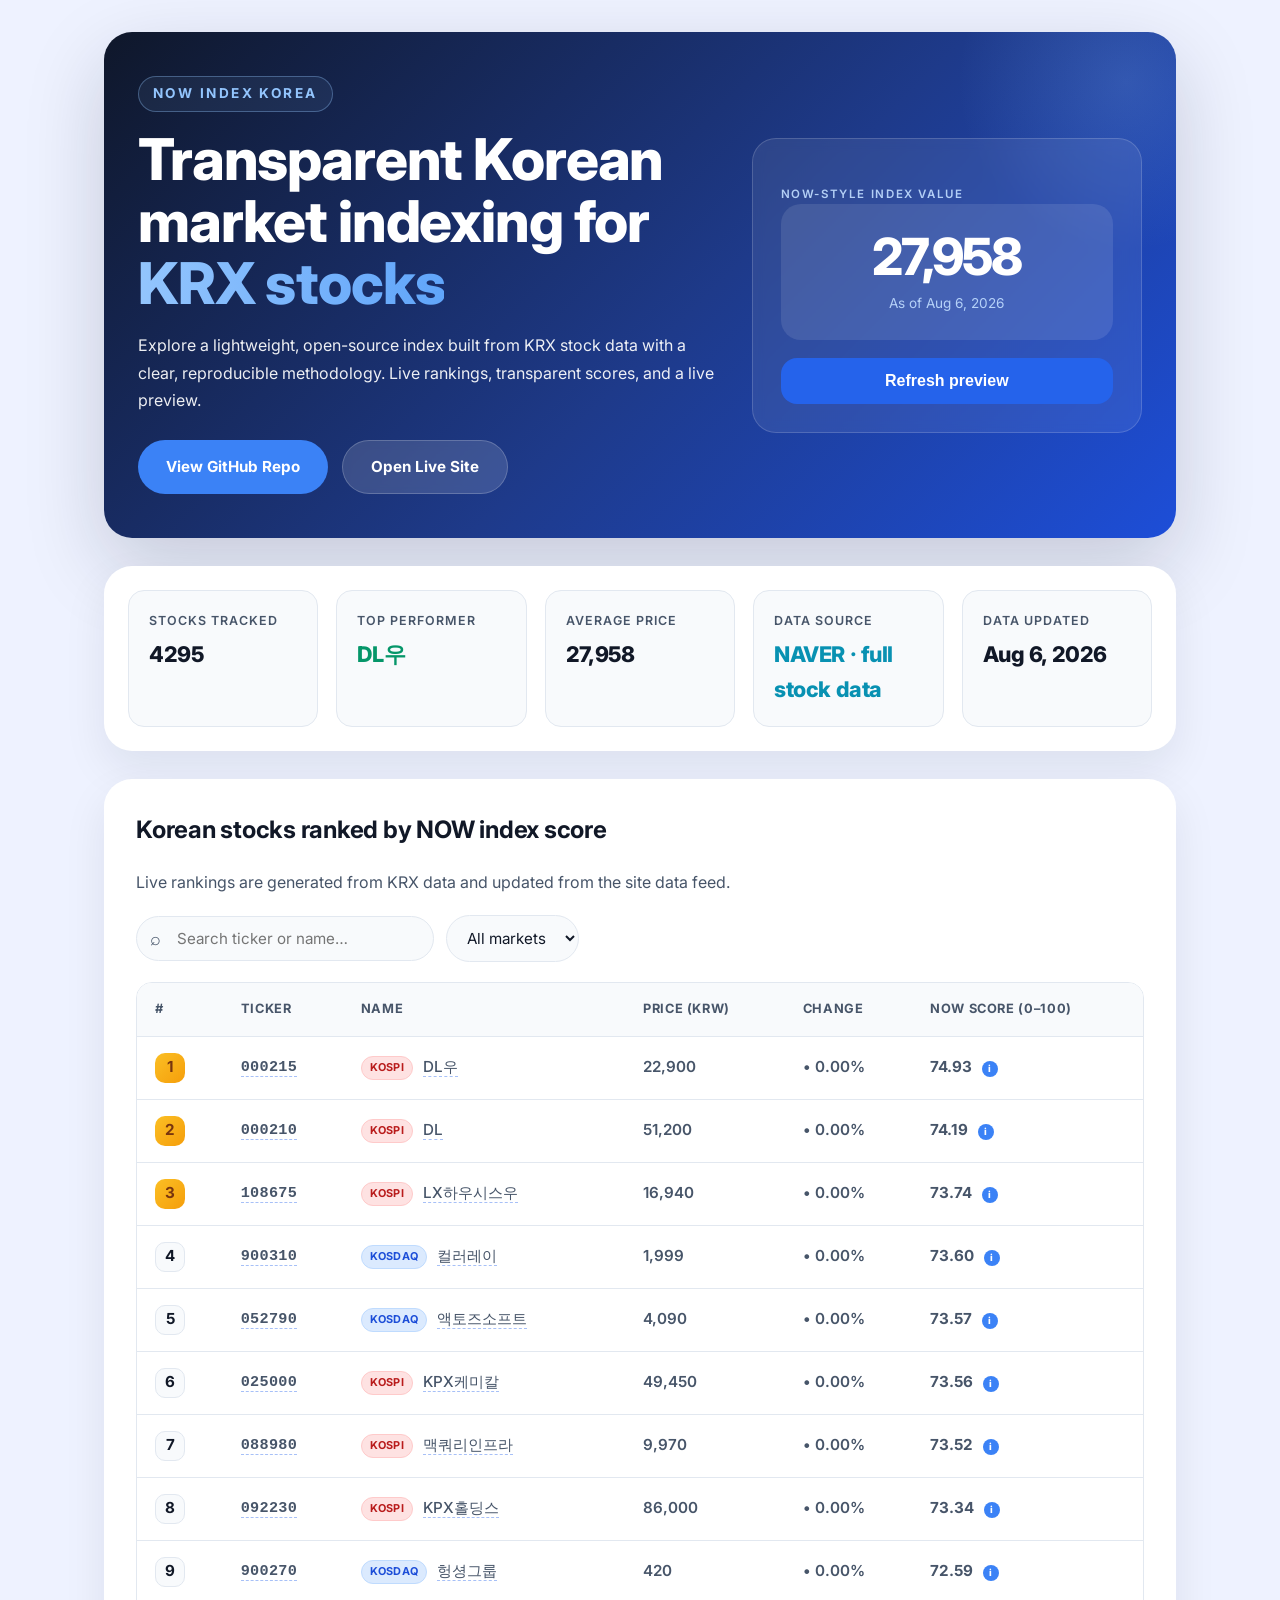
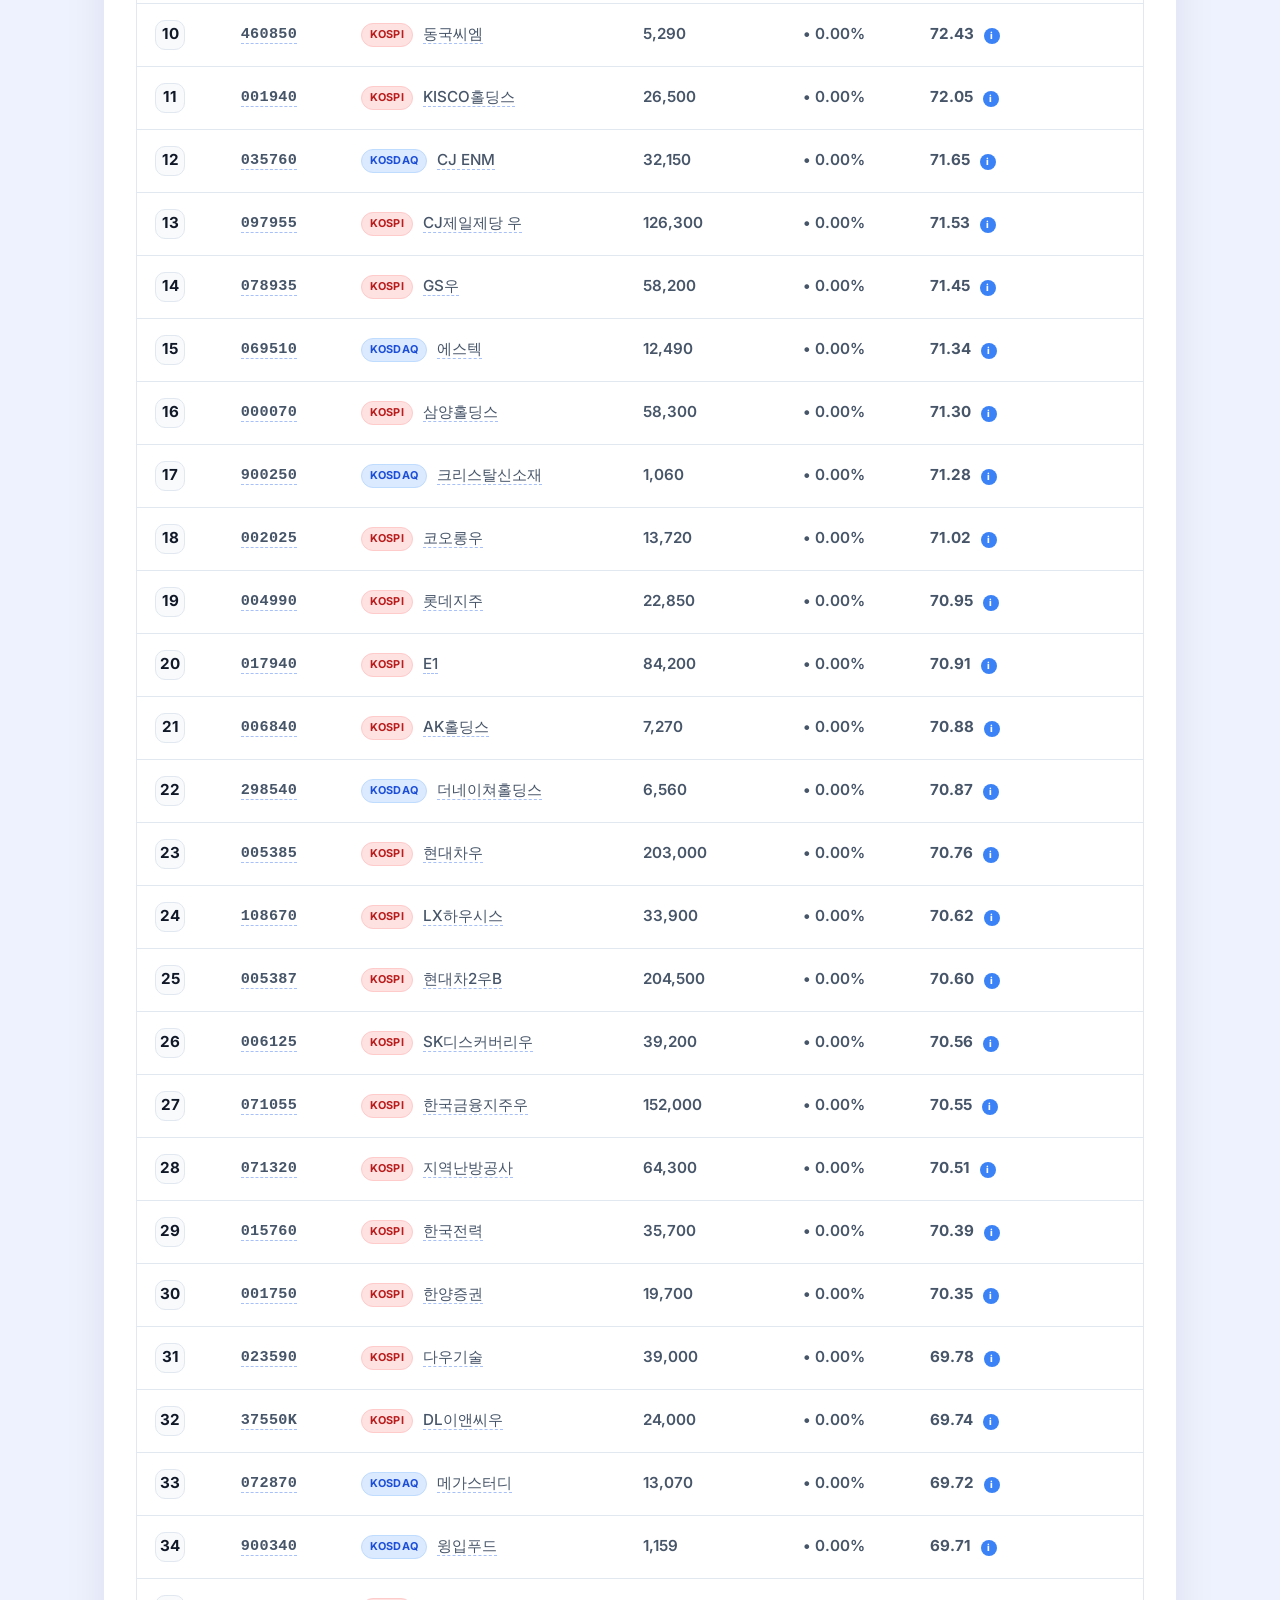
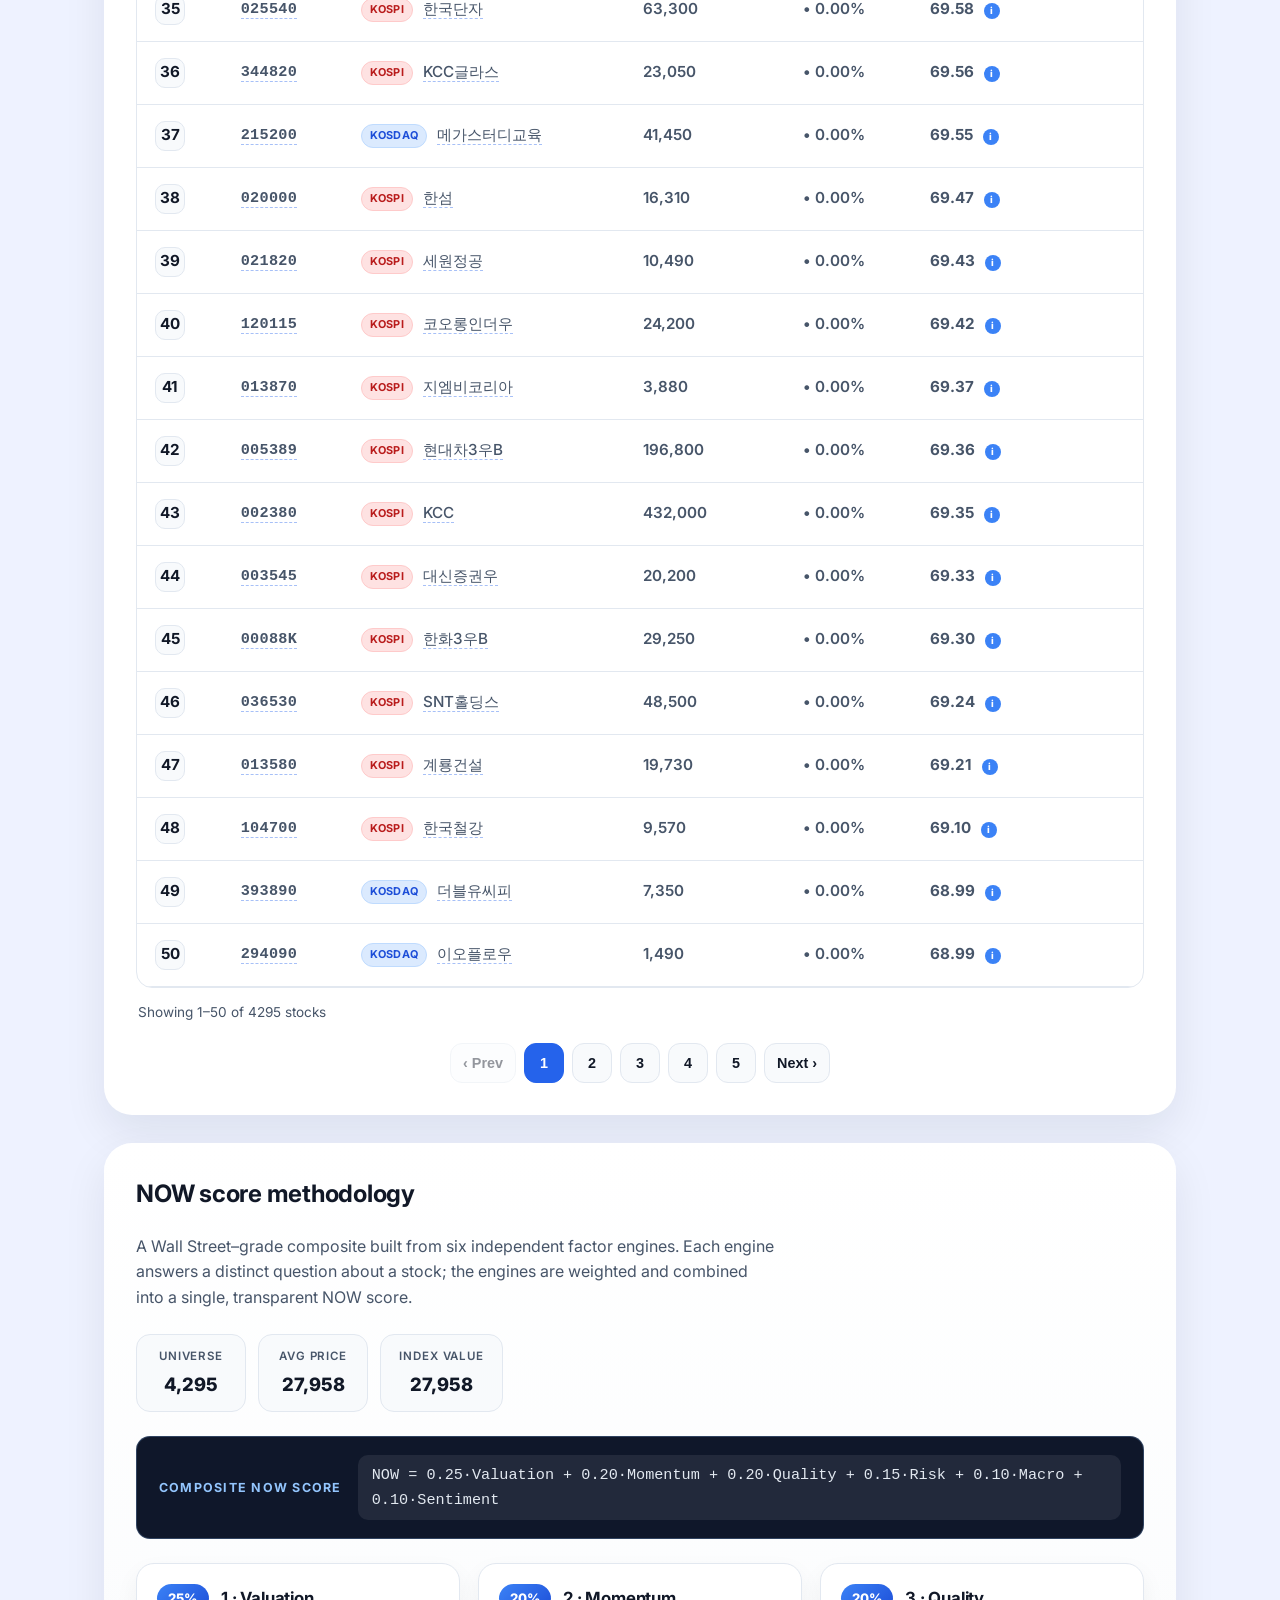
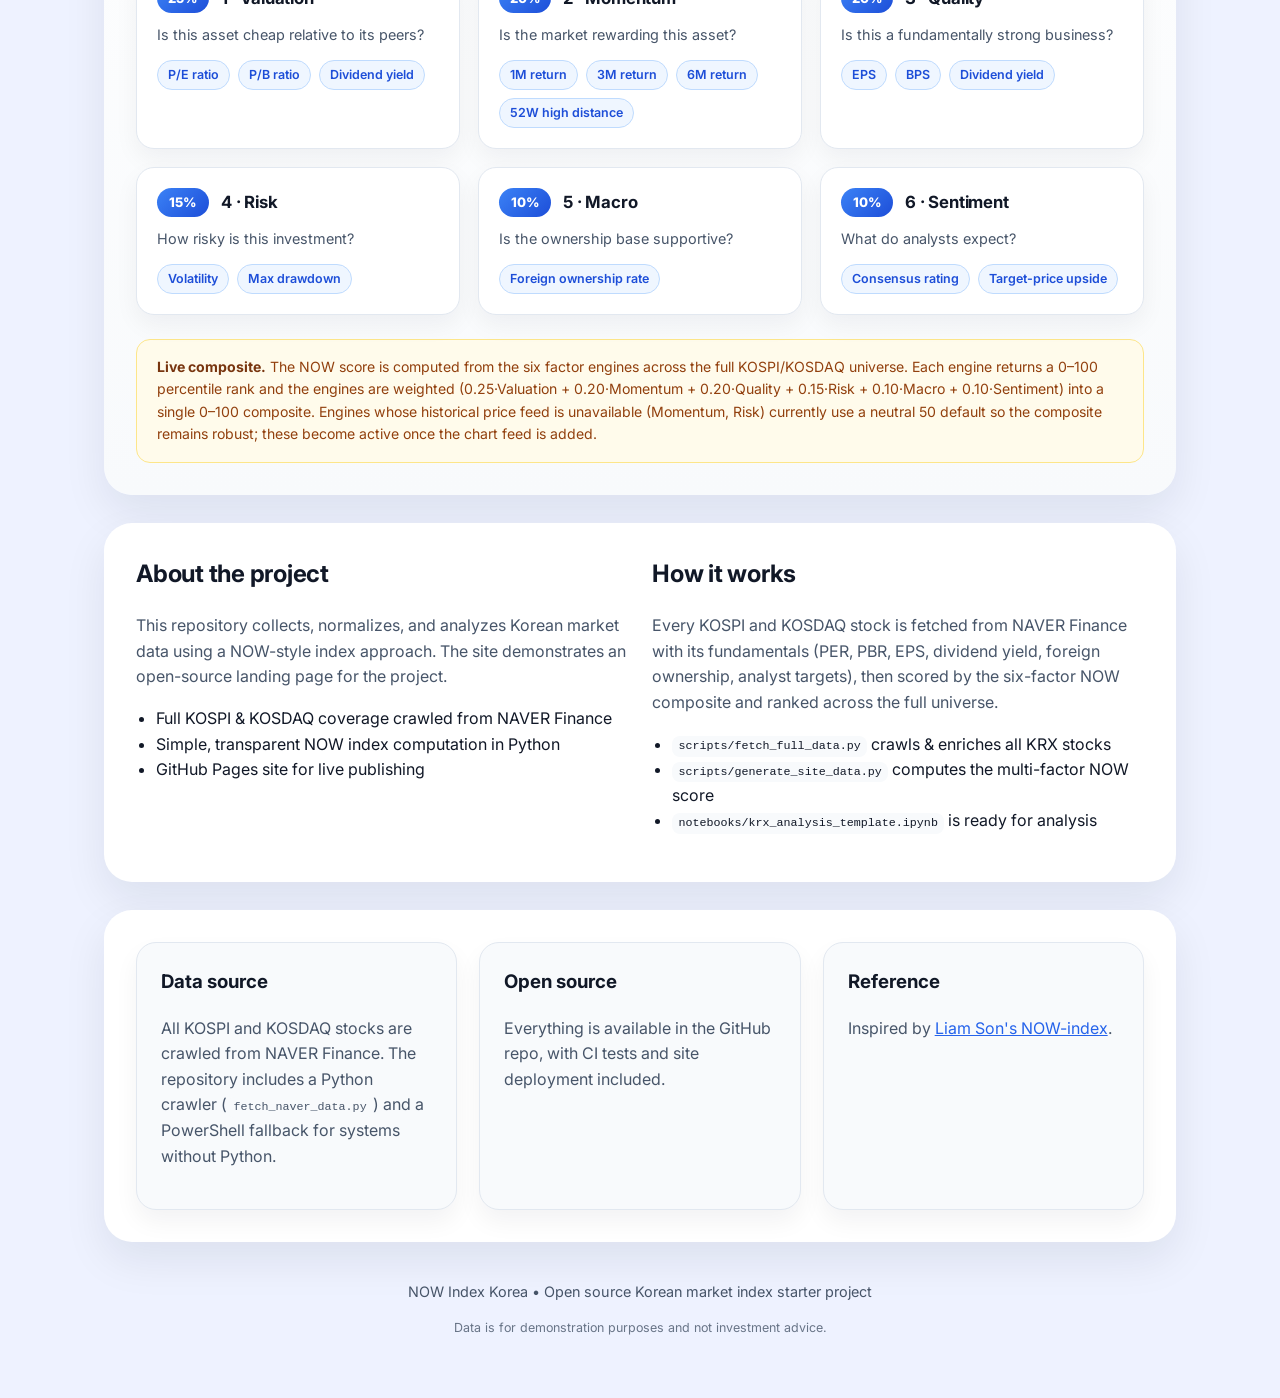
==== index.html @ 07c2ae4c "deploy: 58b7c17ca08ae719785e467cac9cc603c386405b" ====
<!doctype html>
<html lang="en">
  <head>
    <meta charset="utf-8" />
    <meta name="viewport" content="width=device-width, initial-scale=1" />
    <title>NOW Index Korea — Transparent KRX Market Index</title>
    <meta
      name="description"
      content="NOW Index Korea is an open-source, transparent Korean stock market index. Explore live KRX rankings computed with a lightweight NOW-style methodology."
    />
    <meta name="theme-color" content="#0f172a" />
    <link rel="canonical" href="https://liamson333-blip.github.io/now-index-korea/" />

    <!-- Open Graph -->
    <meta property="og:type" content="website" />
    <meta property="og:title" content="NOW Index Korea" />
    <meta
      property="og:description"
      content="Transparent Korean market indexing for KRX stocks. Open-source methodology and live rankings."
    />
    <meta property="og:url" content="https://liamson333-blip.github.io/now-index-korea/" />
    <meta property="og:site_name" content="NOW Index Korea" />

    <!-- Twitter -->
    <meta name="twitter:card" content="summary" />
    <meta name="twitter:title" content="NOW Index Korea" />
    <meta
      name="twitter:description"
      content="Transparent Korean market indexing for KRX stocks. Open-source methodology and live rankings."
    />

    <!-- Favicon (inline SVG) -->
    <link
      rel="icon"
      href="data:image/svg+xml,%3Csvg xmlns='http://www.w3.org/2000/svg' viewBox='0 0 100 100'%3E%3Crect width='100' height='100' rx='24' fill='%230f172a'/%3E%3Cpath d='M28 66 L46 46 L58 56 L74 34' stroke='%233b82f6' stroke-width='8' fill='none' stroke-linecap='round' stroke-linejoin='round'/%3E%3Ccircle cx='74' cy='34' r='6' fill='%2393c5fd'/%3E%3C/svg%3E"
    />

    <!-- Google Fonts -->
    <link rel="preconnect" href="https://fonts.googleapis.com" />
    <link rel="preconnect" href="https://fonts.gstatic.com" crossorigin />
    <link
      href="https://fonts.googleapis.com/css2?family=Inter:wght@400;500;600;700;800&display=swap"
      rel="stylesheet"
    />

    <link rel="stylesheet" href="styles.css" />
  </head>
  <body>
    <div class="page">
      <header class="hero">
        <div class="hero-content">
          <div>
            <span class="eyebrow">NOW Index Korea</span>
            <h1>Transparent Korean market indexing for <span class="accent">KRX stocks</span></h1>
            <p>
              Explore a lightweight, open-source index built from KRX stock data with a clear,
              reproducible methodology. Live rankings, transparent scores, and a live preview.
            </p>
            <div class="hero-actions">
              <a class="button" href="https://github.com/liamson333-blip/now-index-korea" target="_blank" rel="noopener">
                View GitHub Repo
              </a>
              <a
                class="button button-secondary"
                href="https://liamson333-blip.github.io/now-index-korea/"
                target="_blank"
                rel="noopener"
              >
                Open Live Site
              </a>
            </div>
          </div>
          <div class="hero-panel" role="region" aria-label="Index preview">
            <p class="panel-label">Now-style index value</p>
            <div class="metric panel-metric">
              <span id="indexValue" aria-live="polite">—</span>
              <p id="indexMeta" class="panel-meta">Loading market data…</p>
            </div>
            <button id="refreshButton" aria-label="Refresh index preview">
              <span class="btn-label">Refresh preview</span>
              <span class="spinner" id="refreshSpinner" hidden></span>
            </button>
          </div>
        </div>
      </header>

<section class="content stats-section" aria-label="Market summary">
        <div class="stat-card">
          <span class="stat-label">Stocks tracked</span>
          <strong id="statCount">—</strong>
        </div>
        <div class="stat-card">
          <span class="stat-label">Top performer</span>
          <strong id="statTop" class="stat-top">—</strong>
        </div>
        <div class="stat-card">
          <span class="stat-label">Average price</span>
          <strong id="statAvg">—</strong>
        </div>
        <div class="stat-card">
          <span class="stat-label">Data source</span>
          <strong id="statSource" class="stat-source">—</strong>
        </div>
        <div class="stat-card">
          <span class="stat-label">Data updated</span>
          <strong id="statDate">—</strong>
        </div>
      </section>

      <section class="content ranking-section">
        <div class="section-head">
          <div>
            <h2>Korean stocks ranked by NOW index score</h2>
            <p>Live rankings are generated from KRX data and updated from the site data feed.</p>
          </div>
<div class="filter-bar">
            <div class="search-box">
              <span class="search-icon" aria-hidden="true">⌕</span>
              <input
                id="searchInput"
                type="search"
                placeholder="Search ticker or name…"
                aria-label="Search stocks"
              />
            </div>
            <select id="marketFilter" class="market-filter" aria-label="Filter by market">
              <option value="all">All markets</option>
              <option value="KOSPI">KOSPI</option>
              <option value="KOSDAQ">KOSDAQ</option>
            </select>
          </div>
        </div>

        <div id="errorBanner" class="error-banner" role="alert" hidden></div>

        <div class="table-wrap">
          <table class="ranking-table">
            <thead>
              <tr>
                <th scope="col">#</th>
                <th scope="col">Ticker</th>
                <th scope="col">Name</th>
                <th scope="col">Price (KRW)</th>
                <th scope="col">Change</th>
                <th scope="col">NOW score (0–100)</th>
              </tr>
            </thead>
            <tbody id="rankingBody">
              <tr id="loadingRow">
                <td colspan="6">
                  <div class="loading">
                    <span class="spinner spinner-lg"></span>
                    <span>Loading rankings…</span>
                  </div>
                </td>
              </tr>
            </tbody>
          </table>
        </div>
<p id="resultCount" class="result-count" hidden></p>
        <div id="pagination" class="pagination" aria-label="Pagination"></div>
      </section>

      <section class="content methodology" aria-label="NOW score methodology">
        <div class="method-head">
          <div>
            <h2>NOW score methodology</h2>
            <p>
              A Wall Street–grade composite built from six independent factor engines. Each engine
              answers a distinct question about a stock; the engines are weighted and combined into
              a single, transparent NOW score.
            </p>
          </div>
          <div class="method-metrics">
            <div class="method-metric">
              <span class="method-metric-label">Universe</span>
              <strong id="methodUniverse">—</strong>
            </div>
            <div class="method-metric">
              <span class="method-metric-label">Avg price</span>
              <strong id="methodAvg">—</strong>
            </div>
            <div class="method-metric">
              <span class="method-metric-label">Index value</span>
              <strong id="methodIndex">—</strong>
            </div>
          </div>
        </div>

        <div class="method-formula">
          <span class="method-formula-label">Composite NOW score</span>
          <code>
            NOW = 0.25·Valuation + 0.20·Momentum + 0.20·Quality + 0.15·Risk + 0.10·Macro + 0.10·Sentiment
          </code>
        </div>

        <div class="engine-grid">
<article class="engine-card">
            <div class="engine-top">
              <span class="engine-weight">25%</span>
              <h3>1 · Valuation</h3>
            </div>
            <p class="engine-question">Is this asset cheap relative to its peers?</p>
            <div class="engine-chips">
              <span>P/E ratio</span><span>P/B ratio</span><span>Dividend yield</span>
            </div>
          </article>

          <article class="engine-card">
            <div class="engine-top">
              <span class="engine-weight">20%</span>
              <h3>2 · Momentum</h3>
            </div>
            <p class="engine-question">Is the market rewarding this asset?</p>
            <div class="engine-chips">
              <span>1M return</span><span>3M return</span><span>6M return</span>
              <span>52W high distance</span>
            </div>
          </article>

          <article class="engine-card">
            <div class="engine-top">
              <span class="engine-weight">20%</span>
              <h3>3 · Quality</h3>
            </div>
            <p class="engine-question">Is this a fundamentally strong business?</p>
            <div class="engine-chips">
              <span>EPS</span><span>BPS</span><span>Dividend yield</span>
            </div>
          </article>

          <article class="engine-card">
            <div class="engine-top">
              <span class="engine-weight">15%</span>
              <h3>4 · Risk</h3>
            </div>
            <p class="engine-question">How risky is this investment?</p>
            <div class="engine-chips">
              <span>Volatility</span><span>Max drawdown</span>
            </div>
          </article>

          <article class="engine-card">
            <div class="engine-top">
              <span class="engine-weight">10%</span>
              <h3>5 · Macro</h3>
            </div>
            <p class="engine-question">Is the ownership base supportive?</p>
            <div class="engine-chips">
              <span>Foreign ownership rate</span>
            </div>
          </article>

          <article class="engine-card">
            <div class="engine-top">
              <span class="engine-weight">10%</span>
              <h3>6 · Sentiment</h3>
            </div>
            <p class="engine-question">What do analysts expect?</p>
            <div class="engine-chips">
              <span>Consensus rating</span><span>Target-price upside</span>
            </div>
          </article>
        </div>

<aside class="method-note">
          <strong>Live composite.</strong> The NOW score is computed from the six factor engines
          across the full KOSPI/KOSDAQ universe. Each engine returns a 0–100 percentile rank and
          the engines are weighted (0.25·Valuation + 0.20·Momentum + 0.20·Quality + 0.15·Risk +
          0.10·Macro + 0.10·Sentiment) into a single 0–100 composite. Engines whose historical
          price feed is unavailable (Momentum, Risk) currently use a neutral 50 default so the
          composite remains robust; these become active once the chart feed is added.
        </aside>
      </section>

      <section class="content grid">
        <article>
          <h2>About the project</h2>
          <p>
            This repository collects, normalizes, and analyzes Korean market data using a
            NOW-style index approach. The site demonstrates an open-source landing page for the
            project.
          </p>
<ul>
            <li>Full KOSPI &amp; KOSDAQ coverage crawled from NAVER Finance</li>
            <li>Simple, transparent NOW index computation in Python</li>
            <li>GitHub Pages site for live publishing</li>
          </ul>
        </article>
        <article>
          <h2>How it works</h2>
          <p>
            Every KOSPI and KOSDAQ stock is fetched from NAVER Finance with its fundamentals
            (PER, PBR, EPS, dividend yield, foreign ownership, analyst targets), then scored by
            the six-factor NOW composite and ranked across the full universe.
          </p>
          <ul>
<li><code>scripts/fetch_full_data.py</code> crawls &amp; enriches all KRX stocks</li>
            <li><code>scripts/generate_site_data.py</code> computes the multi-factor NOW score</li>
            <li><code>notebooks/krx_analysis_template.ipynb</code> is ready for analysis</li>
          </ul>
        </article>
      </section>

      <section class="content card-grid">
        <div class="card">
          <h3>Data source</h3>
<p>
            All KOSPI and KOSDAQ stocks are crawled from NAVER Finance. The repository includes a
            Python crawler (<code>fetch_naver_data.py</code>) and a PowerShell fallback for
            systems without Python.
          </p>
        </div>
        <div class="card">
          <h3>Open source</h3>
          <p>
            Everything is available in the GitHub repo, with CI tests and site deployment
            included.
          </p>
        </div>
        <div class="card">
          <h3>Reference</h3>
          <p>
            Inspired by
            <a href="https://github.com/Liam-Son/NOW-index" target="_blank" rel="noopener"
              >Liam Son's NOW-index</a
            >.
          </p>
        </div>
      </section>

      <footer>
        <p>NOW Index Korea • Open source Korean market index starter project</p>
        <p class="footer-note">Data is for demonstration purposes and not investment advice.</p>
      </footer>
    </div>
<script src="app.js?cache=10"></script>
  </body>
</html>
---- styles.css ----
* {
  box-sizing: border-box;
}

:root {
  --bg: #eef2ff;
  --surface: #ffffff;
  --navy: #0f172a;
  --blue: #3b82f6;
  --blue-dark: #2563eb;
  --blue-deeper: #1d4ed8;
  --ink: #111827;
  --muted: #475569;
  --border: #e2e8f0;
  --bg-soft: #f8fafc;
  --radius: 28px;
  --radius-sm: 16px;
  --shadow: 0 18px 44px rgba(15, 23, 42, 0.08);
  --shadow-lg: 0 28px 80px rgba(15, 23, 42, 0.18);
  --shadow-lift: 0 24px 48px rgba(15, 23, 42, 0.16);
}

html {
  scroll-behavior: smooth;
}

body {
  margin: 0;
  font-family: 'Inter', system-ui, -apple-system, BlinkMacSystemFont, 'Segoe UI', sans-serif;
  background: var(--bg);
  color: var(--ink);
  line-height: 1.6;
  -webkit-font-smoothing: antialiased;
}

.page {
  max-width: 1120px;
  margin: 0 auto;
  padding: 32px 24px 48px;
}

/* ---------- Hero ---------- */
.hero {
  background: linear-gradient(135deg, #0f172a 0%, #1e3a8a 55%, #1d4ed8 100%);
  color: white;
  padding: 44px 34px;
  border-radius: var(--radius);
  box-shadow: var(--shadow-lg);
  position: relative;
  overflow: hidden;
}

.hero::before {
  content: '';
  position: absolute;
  top: -120px;
  right: -120px;
  width: 340px;
  height: 340px;
  border-radius: 50%;
  background: radial-gradient(circle, rgba(147, 197, 253, 0.18), transparent 70%);
  pointer-events: none;
}

.hero-content {
  display: grid;
  gap: 28px;
  grid-template-columns: 1.5fr 1fr;
  align-items: center;
  position: relative;
  z-index: 1;
}

.eyebrow {
  display: inline-block;
  font-size: 0.85rem;
  font-weight: 700;
  letter-spacing: 0.18em;
  text-transform: uppercase;
  color: #93c5fd;
  margin-bottom: 16px;
  padding: 6px 14px;
  border: 1px solid rgba(147, 197, 253, 0.35);
  border-radius: 999px;
  background: rgba(147, 197, 253, 0.08);
}

.hero h1 {
  margin: 0;
  font-size: clamp(2.4rem, 5vw, 3.6rem);
  line-height: 1.08;
  font-weight: 800;
  letter-spacing: -0.02em;
}

.hero h1 .accent {
  background: linear-gradient(90deg, #93c5fd, #60a5fa);
  -webkit-background-clip: text;
  background-clip: text;
  -webkit-text-fill-color: transparent;
}

.hero p {
  margin: 18px 0 0;
  max-width: 640px;
  opacity: 0.92;
  line-height: 1.7;
}

.hero-actions {
  display: flex;
  flex-wrap: wrap;
  gap: 14px;
  margin-top: 26px;
}

.button {
  display: inline-flex;
  align-items: center;
  justify-content: center;
  padding: 14px 28px;
  color: white;
  background: var(--blue);
  border-radius: 999px;
  text-decoration: none;
  font-weight: 700;
  font-size: 0.95rem;
  transition: transform 0.2s ease, background-color 0.2s ease, box-shadow 0.2s ease;
}

.button:hover {
  transform: translateY(-2px);
  background: var(--blue-dark);
  box-shadow: 0 16px 32px rgba(59, 130, 246, 0.28);
}

.button:focus-visible {
  outline: 3px solid rgba(147, 197, 253, 0.6);
  outline-offset: 2px;
}

.button-secondary {
  background: rgba(255, 255, 255, 0.14);
  border: 1px solid rgba(255, 255, 255, 0.2);
  backdrop-filter: blur(4px);
}

.button-secondary:hover {
  background: rgba(255, 255, 255, 0.24);
}

.hero-panel {
  background: rgba(255, 255, 255, 0.08);
  padding: 28px;
  border-radius: 24px;
  border: 1px solid rgba(255, 255, 255, 0.16);
  backdrop-filter: blur(6px);
}

.panel-label {
  text-transform: uppercase;
  color: #bfdbfe;
  letter-spacing: 0.14em;
  font-size: 0.72rem;
  font-weight: 600;
  margin-bottom: 18px;
  display: block;
}

.panel-metric {
  background: rgba(255, 255, 255, 0.1);
}

.panel-meta {
  font-size: 0.85rem;
  color: #bfdbfe;
  margin-top: 8px !important;
}

/* ---------- Buttons (generic) ---------- */
button,
.hero-panel button {
  border: none;
  background: var(--blue-dark);
  color: white;
  padding: 14px 24px;
  border-radius: var(--radius-sm);
  font-size: 1rem;
  font-weight: 600;
  cursor: pointer;
  transition: background-color 0.2s ease, transform 0.2s ease, box-shadow 0.2s ease;
  display: inline-flex;
  align-items: center;
  justify-content: center;
  gap: 8px;
}

button:hover,
.hero-panel button:hover {
  background: var(--blue-deeper);
  transform: translateY(-1px);
  box-shadow: 0 12px 24px rgba(37, 99, 235, 0.25);
}

button:focus-visible,
.hero-panel button:focus-visible {
  outline: 3px solid rgba(147, 197, 253, 0.6);
  outline-offset: 2px;
}

.hero-panel button {
  width: 100%;
  margin-top: 18px;
}

/* ---------- Spinner ---------- */
.spinner {
  width: 16px;
  height: 16px;
  border: 2px solid rgba(255, 255, 255, 0.35);
  border-top-color: #fff;
  border-radius: 50%;
  animation: spin 0.7s linear infinite;
}

.spinner-lg {
  width: 20px;
  height: 20px;
}

@keyframes spin {
  to {
    transform: rotate(360deg);
  }
}

/* ---------- Content sections ---------- */
.content {
  margin-top: 28px;
  padding: 32px;
  background: var(--surface);
  border-radius: var(--radius);
  box-shadow: var(--shadow);
  animation: fadeUp 0.5s ease both;
}

.content h2 {
  margin-top: 0;
  font-size: 1.5rem;
  letter-spacing: -0.01em;
}

.content p {
  color: var(--muted);
}

@keyframes fadeUp {
  from {
    opacity: 0;
    transform: translateY(14px);
  }
  to {
    opacity: 1;
    transform: translateY(0);
  }
}

/* ---------- Stats ---------- */
.stats-section {
  display: grid;
  gap: 18px;
  grid-template-columns: repeat(5, minmax(0, 1fr));
  padding: 24px;
}

.stat-source {
  color: #0891b2;
  font-size: 1rem;
  word-break: break-word;
}

.stat-card {
  background: var(--bg-soft);
  border: 1px solid var(--border);
  padding: 20px;
  border-radius: var(--radius-sm);
  display: flex;
  flex-direction: column;
  gap: 6px;
  transition: transform 0.2s ease, box-shadow 0.2s ease;
}

.stat-card:hover {
  transform: translateY(-3px);
  box-shadow: var(--shadow-lift);
}

.stat-label {
  font-size: 0.78rem;
  text-transform: uppercase;
  letter-spacing: 0.08em;
  color: var(--muted);
  font-weight: 600;
}

.stat-card strong {
  font-size: 1.35rem;
  font-weight: 800;
  letter-spacing: -0.02em;
}

.stat-top {
  color: #059669;
}

/* ---------- Ranking section ---------- */
.section-head {
  display: flex;
  align-items: flex-start;
  justify-content: space-between;
  gap: 20px;
  flex-wrap: wrap;
}

.section-head p {
  margin: 8px 0 0;
}

.filter-bar {
  display: flex;
  align-items: center;
  gap: 12px;
  flex-wrap: wrap;
}

.market-filter {
  padding: 12px 16px;
  border: 1px solid var(--border);
  border-radius: 999px;
  font-size: 0.95rem;
  font-family: inherit;
  background: var(--bg-soft);
  color: var(--ink);
  cursor: pointer;
  transition: border-color 0.2s ease, box-shadow 0.2s ease;
}

.market-filter:focus {
  outline: none;
  border-color: var(--blue);
  box-shadow: 0 0 0 3px rgba(59, 130, 246, 0.15);
  background: #fff;
}

.market-badge {
  display: inline-flex;
  align-items: center;
  padding: 2px 8px;
  margin-right: 6px;
  border-radius: 999px;
  font-size: 0.68rem;
  font-weight: 700;
  letter-spacing: 0.02em;
  vertical-align: middle;
}

.market-badge.kospi {
  background: #fee2e2;
  color: #b91c1c;
  border: 1px solid #fecaca;
}

.market-badge.kosdaq {
  background: #dbeafe;
  color: #1d4ed8;
  border: 1px solid #bfdbfe;
}

.search-box {
  position: relative;
  min-width: 260px;
}

.search-icon {
  position: absolute;
  left: 14px;
  top: 50%;
  transform: translateY(-50%);
  color: var(--muted);
  font-size: 1.1rem;
  pointer-events: none;
}

.search-box input {
  width: 100%;
  padding: 12px 16px 12px 40px;
  border: 1px solid var(--border);
  border-radius: 999px;
  font-size: 0.95rem;
  font-family: inherit;
  background: var(--bg-soft);
  color: var(--ink);
  transition: border-color 0.2s ease, box-shadow 0.2s ease;
}

.search-box input:focus {
  outline: none;
  border-color: var(--blue);
  box-shadow: 0 0 0 3px rgba(59, 130, 246, 0.15);
  background: #fff;
}

.error-banner {
  margin-top: 18px;
  padding: 14px 18px;
  border-radius: var(--radius-sm);
  background: #fef2f2;
  border: 1px solid #fecaca;
  color: #b91c1c;
  font-size: 0.9rem;
}

.table-wrap {
  overflow-x: auto;
  margin-top: 20px;
  border-radius: var(--radius-sm);
  border: 1px solid var(--border);
}

.ranking-table {
  width: 100%;
  border-collapse: collapse;
  min-width: 680px;
}

.ranking-table th,
.ranking-table td {
  padding: 16px 18px;
  border-bottom: 1px solid var(--border);
  text-align: left;
}

.ranking-table thead {
  background: var(--bg-soft);
}

.ranking-table tbody tr {
  transition: background-color 0.15s ease;
}

.ranking-table tbody tr:hover {
  background: #f1f5f9;
}

.ranking-table th {
  font-weight: 700;
  color: var(--muted);
  font-size: 0.8rem;
  text-transform: uppercase;
  letter-spacing: 0.05em;
  position: sticky;
  top: 0;
  background: var(--bg-soft);
}

.ranking-table td {
  color: var(--muted);
  font-size: 0.95rem;
}

.rank-badge {
  display: inline-flex;
  align-items: center;
  justify-content: center;
  width: 30px;
  height: 30px;
  border-radius: 10px;
  background: var(--bg-soft);
  border: 1px solid var(--border);
  font-weight: 700;
  color: var(--ink);
}

.rank-badge.top {
  background: linear-gradient(135deg, #fbbf24, #f59e0b);
  border: none;
  color: #78350f;
}

.ticker-cell {
  font-weight: 600;
  color: var(--blue-dark);
  font-family: monospace;
  letter-spacing: 0.02em;
}

.name-cell {
  font-weight: 500;
  color: var(--ink);
}

.naver-link {
  color: inherit;
  text-decoration: none;
  border-bottom: 1px dashed rgba(37, 99, 235, 0.4);
  transition: color 0.15s ease, border-color 0.15s ease;
}

.naver-link:hover,
.naver-link:focus-visible {
  color: var(--blue-deeper);
  border-bottom-style: solid;
  border-bottom-color: var(--blue-deeper);
}

.price-cell {
  font-weight: 600;
  color: var(--ink);
  text-align: right;
}

th.price-col,
th.change-col {
  text-align: right;
}

.change-cell {
  text-align: right;
  font-weight: 600;
}

.change-up {
  color: #dc2626;
}

.change-down {
  color: #2563eb;
}

.change-flat {
  color: var(--muted);
}

.score-cell {
  font-weight: 700;
  color: var(--blue-dark);
}

/* ---------- Engine tooltip (score breakdown) ---------- */
.engine-tooltip {
  position: relative;
  display: inline-flex;
  margin-left: 6px;
  cursor: help;
}

.engine-dot {
  display: inline-flex;
  align-items: center;
  justify-content: center;
  width: 16px;
  height: 16px;
  border-radius: 50%;
  background: var(--blue);
  color: #fff;
  font-size: 0.6rem;
  font-weight: 800;
  line-height: 1;
}

.engine-tooltip-box {
  display: none;
  position: absolute;
  bottom: calc(100% + 8px);
  right: 0;
  z-index: 10;
  min-width: 140px;
  background: var(--navy);
  border: 1px solid rgba(147, 197, 253, 0.3);
  border-radius: 12px;
  padding: 10px 14px;
  box-shadow: 0 12px 32px rgba(0, 0, 0, 0.35);
}

.engine-tooltip:hover .engine-tooltip-box,
.engine-tooltip:focus-within .engine-tooltip-box {
  display: block;
}

.engine-row {
  display: flex;
  justify-content: space-between;
  gap: 14px;
  padding: 3px 0;
  font-size: 0.78rem;
  color: #cbd5e1;
}

.engine-row b {
  color: #e2e8f0;
  font-weight: 700;
}

.loading {
  display: inline-flex;
  align-items: center;
  gap: 12px;
  color: var(--muted);
  padding: 8px 0;
}

.result-count {
  margin: 14px 2px 0;
  font-size: 0.85rem;
  color: var(--muted);
}

/* ---------- Pagination ---------- */
.pagination {
  display: flex;
  align-items: center;
  justify-content: center;
  gap: 8px;
  flex-wrap: wrap;
  margin-top: 20px;
}

.page-btn {
  min-width: 40px;
  height: 40px;
  padding: 0 12px;
  border: 1px solid var(--border);
  border-radius: 12px;
  background: var(--bg-soft);
  color: var(--ink);
  font-weight: 600;
  font-size: 0.9rem;
  cursor: pointer;
  transition: background-color 0.15s ease, border-color 0.15s ease, color 0.15s ease;
}

.page-btn:hover:not(:disabled) {
  background: var(--blue);
  border-color: var(--blue);
  color: #fff;
}

.page-btn:disabled {
  opacity: 0.45;
  cursor: not-allowed;
}

.page-btn.active {
  background: var(--blue-dark);
  border-color: var(--blue-dark);
  color: #fff;
}

/* ---------- Methodology ---------- */
.methodology {
  background: linear-gradient(180deg, #ffffff 0%, #f8fafc 100%);
}

.method-head {
  display: flex;
  align-items: flex-start;
  justify-content: space-between;
  gap: 24px;
  flex-wrap: wrap;
}

.method-head p {
  margin: 8px 0 0;
  max-width: 640px;
}

.method-metrics {
  display: flex;
  gap: 12px;
  flex-wrap: wrap;
}

.method-metric {
  background: var(--bg-soft);
  border: 1px solid var(--border);
  border-radius: 14px;
  padding: 12px 18px;
  min-width: 110px;
  text-align: center;
}

.method-metric-label {
  display: block;
  font-size: 0.72rem;
  text-transform: uppercase;
  letter-spacing: 0.08em;
  color: var(--muted);
  font-weight: 600;
  margin-bottom: 4px;
}

.method-metric strong {
  font-size: 1.15rem;
  font-weight: 800;
  color: var(--ink);
}

.method-formula {
  margin-top: 24px;
  padding: 18px 22px;
  border-radius: 14px;
  background: var(--navy);
  border: 1px solid rgba(147, 197, 253, 0.25);
  display: flex;
  align-items: center;
  gap: 16px;
  flex-wrap: wrap;
}

.method-formula-label {
  color: #93c5fd;
  font-size: 0.78rem;
  letter-spacing: 0.1em;
  text-transform: uppercase;
  font-weight: 700;
  white-space: nowrap;
}

.method-formula code {
  background: rgba(255, 255, 255, 0.08);
  color: #e2e8f0;
  font-size: 0.95rem;
  padding: 8px 14px;
  border-radius: 10px;
  flex: 1;
  min-width: 260px;
}

.engine-grid {
  margin-top: 24px;
  display: grid;
  gap: 18px;
  grid-template-columns: repeat(3, minmax(0, 1fr));
}

.engine-card {
  border: 1px solid var(--border);
  border-radius: 18px;
  padding: 20px;
  background: var(--surface);
  box-shadow: 0 10px 24px rgba(15, 23, 42, 0.05);
  transition: transform 0.2s ease, box-shadow 0.2s ease;
}

.engine-card:hover {
  transform: translateY(-3px);
  box-shadow: var(--shadow-lift);
}

.engine-top {
  display: flex;
  align-items: center;
  gap: 12px;
  margin-bottom: 10px;
}

.engine-weight {
  display: inline-flex;
  align-items: center;
  justify-content: center;
  min-width: 52px;
  padding: 4px 10px;
  border-radius: 999px;
  background: linear-gradient(135deg, var(--blue), var(--blue-deeper));
  color: #fff;
  font-weight: 800;
  font-size: 0.82rem;
}

.engine-top h3 {
  margin: 0;
  font-size: 1.05rem;
  font-weight: 700;
  letter-spacing: -0.01em;
}

.engine-question {
  font-size: 0.9rem;
  color: var(--muted);
  margin: 0 0 14px;
}

.engine-chips {
  display: flex;
  flex-wrap: wrap;
  gap: 8px;
}

.engine-chips span {
  font-size: 0.78rem;
  font-weight: 600;
  color: var(--blue-deeper);
  background: #eff6ff;
  border: 1px solid #bfdbfe;
  padding: 4px 10px;
  border-radius: 999px;
}

.method-note {
  margin-top: 24px;
  padding: 16px 20px;
  border-radius: 14px;
  background: #fffbeb;
  border: 1px solid #fde68a;
  color: #92400e;
  font-size: 0.88rem;
  line-height: 1.6;
}

.method-note strong {
  color: #78350f;
}

/* ---------- Grid / cards ---------- */
.grid {
  display: grid;
  gap: 24px;
  grid-template-columns: repeat(2, minmax(0, 1fr));
}

.card-grid {
  display: grid;
  gap: 22px;
  grid-template-columns: repeat(3, minmax(0, 1fr));
}

.content h2,
.card h3 {
  margin-top: 0;
}

.card {
  padding: 24px;
  border-radius: 20px;
  background: var(--bg-soft);
  border: 1px solid var(--border);
  box-shadow: 0 12px 24px rgba(15, 23, 42, 0.05);
  transition: transform 0.2s ease, box-shadow 0.2s ease;
}

.card:hover {
  transform: translateY(-3px);
  box-shadow: var(--shadow-lift);
}

.metric {
  background: rgba(255, 255, 255, 0.1);
  padding: 24px;
  border-radius: 20px;
  text-align: center;
}

.metric span {
  display: block;
  font-size: 3.2rem;
  font-weight: 800;
  letter-spacing: -0.04em;
  line-height: 1.1;
}

.metric p {
  margin: 12px 0 0;
  color: #bfdbfe;
  font-size: 0.85rem;
}

/* ---------- Footer ---------- */
footer {
  margin-top: 38px;
  text-align: center;
  color: var(--muted);
  font-size: 0.9rem;
}

.footer-note {
  margin-top: 6px;
  font-size: 0.78rem;
  opacity: 0.8;
}

code {
  background: var(--bg-soft);
  padding: 0.2rem 0.4rem;
  border-radius: 8px;
  font-size: 0.9em;
}

ul {
  padding-left: 1.25rem;
}

a {
  color: var(--blue-dark);
}

a:focus-visible {
  outline: 3px solid rgba(59, 130, 246, 0.4);
  outline-offset: 2px;
  border-radius: 4px;
}

/* ---------- Responsive ---------- */
@media (max-width: 900px) {
  .hero-content,
  .grid,
  .card-grid {
    grid-template-columns: 1fr;
  }

  .engine-grid {
    grid-template-columns: repeat(2, minmax(0, 1fr));
  }

  .stats-section {
    grid-template-columns: repeat(2, minmax(0, 1fr));
  }
}

@media (max-width: 640px) {
  .page {
    padding: 20px 14px 36px;
  }

  .hero {
    padding: 28px 22px;
    border-radius: 22px;
  }

  .content {
    padding: 24px 20px;
    border-radius: 22px;
  }

  .stats-section {
    grid-template-columns: 1fr 1fr;
    padding: 18px;
    gap: 12px;
  }

  .stat-card {
    padding: 16px;
  }

  .stat-card strong {
    font-size: 1.1rem;
  }

  .search-box {
    min-width: 100%;
  }

  .engine-grid {
    grid-template-columns: 1fr;
  }

  .method-metrics {
    width: 100%;
  }

  .method-metric {
    flex: 1;
    min-width: 90px;
  }
}
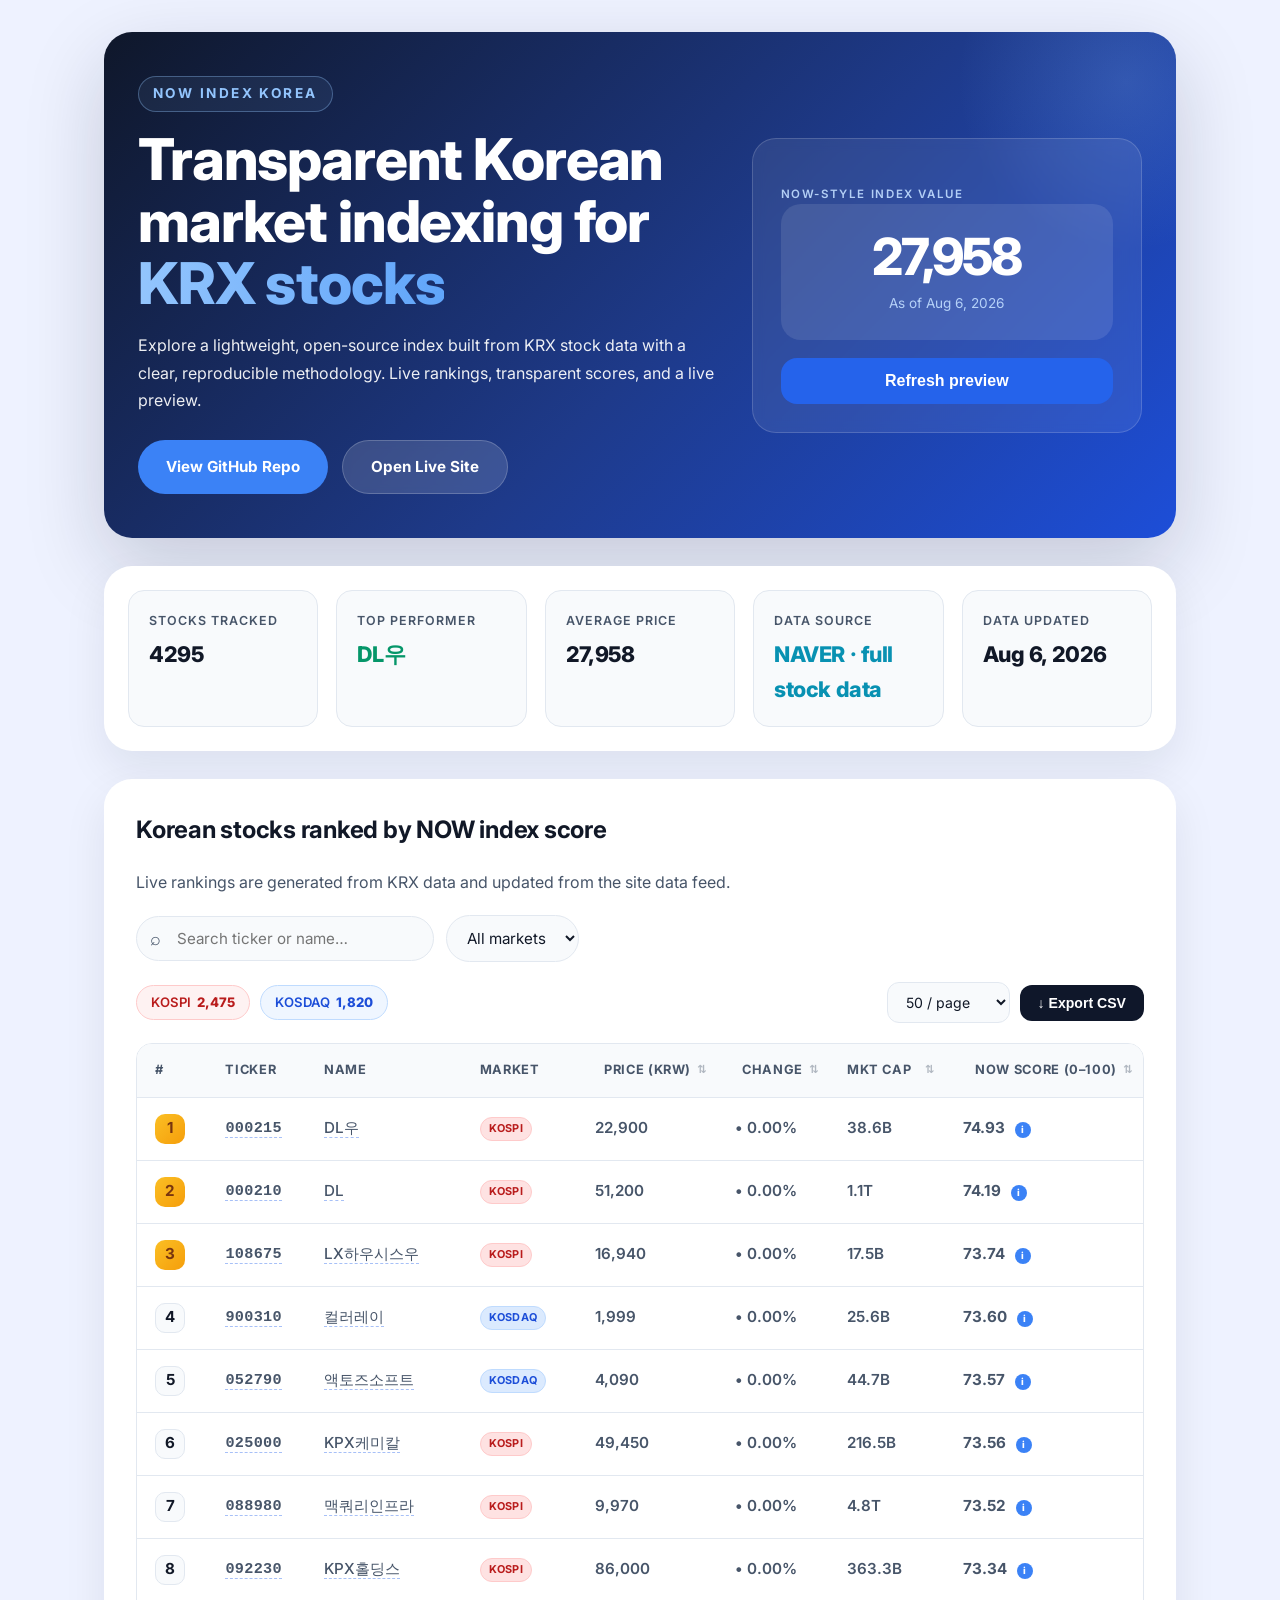
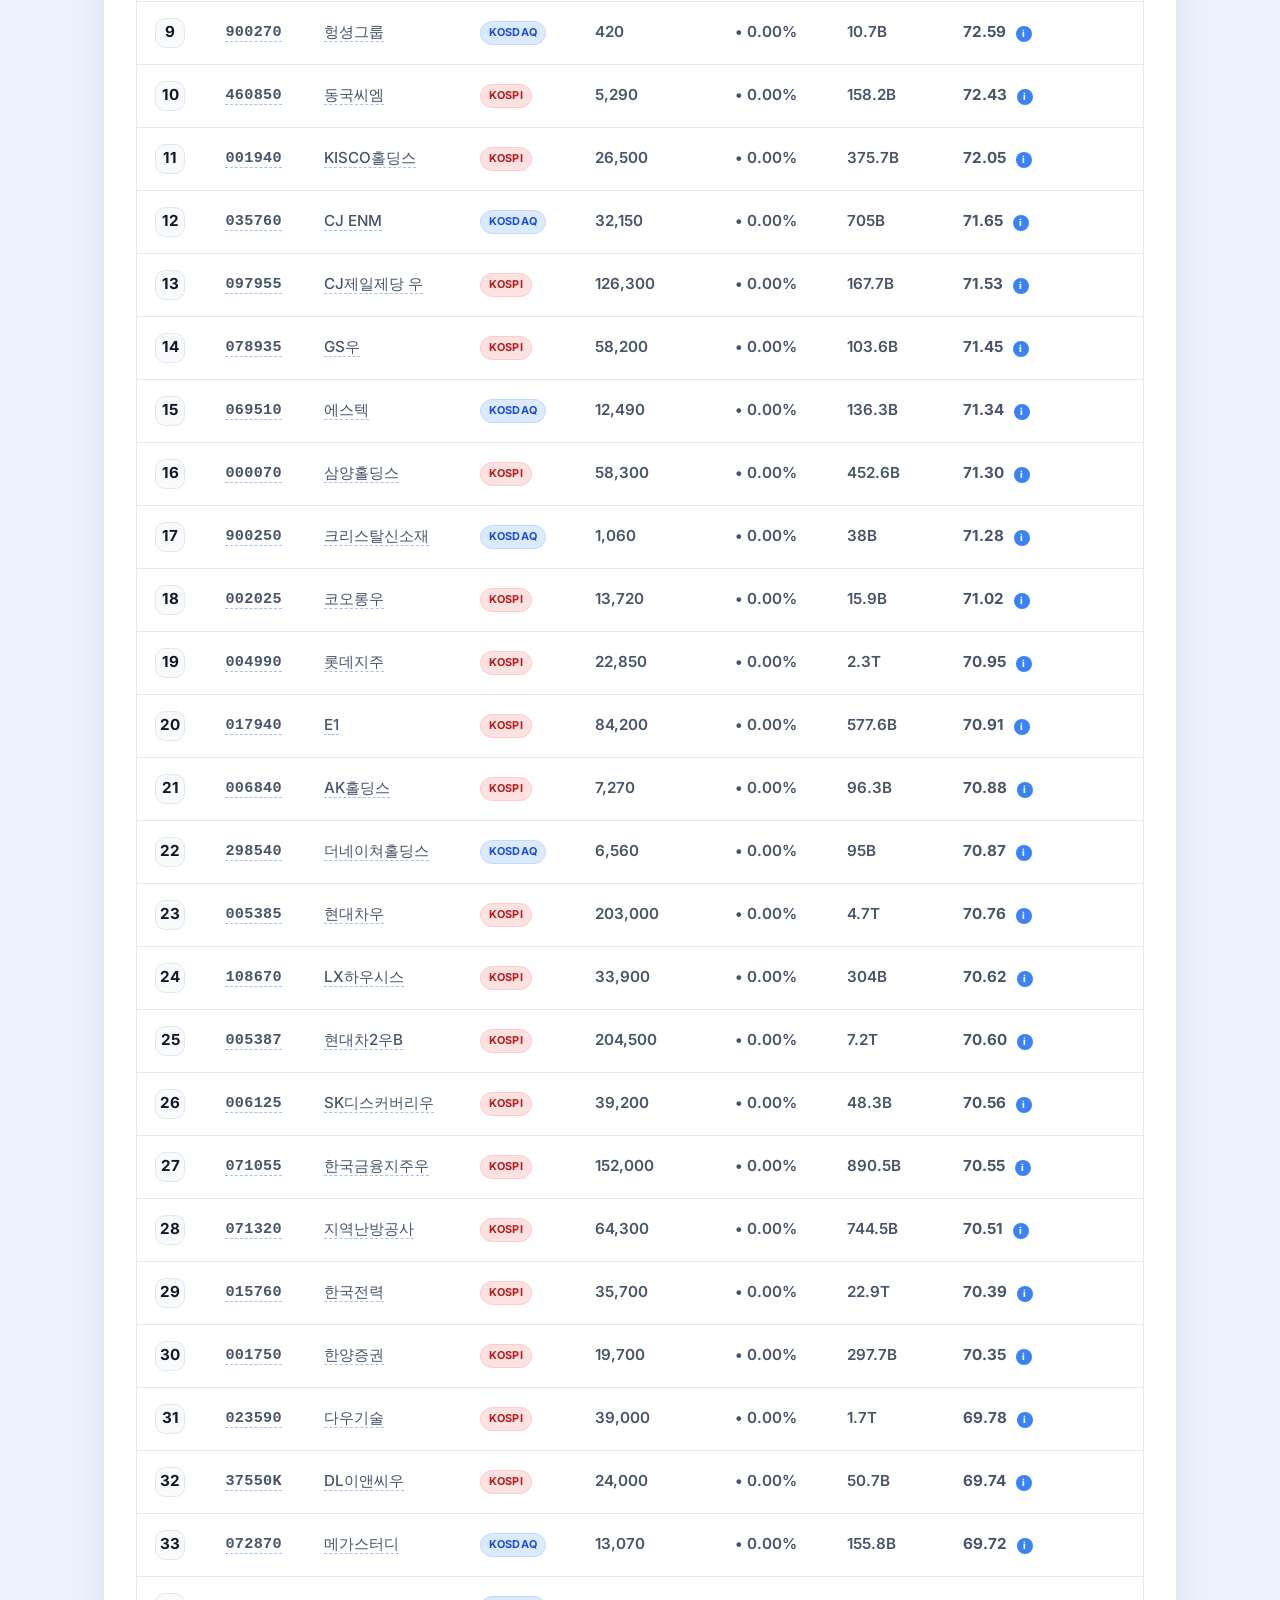
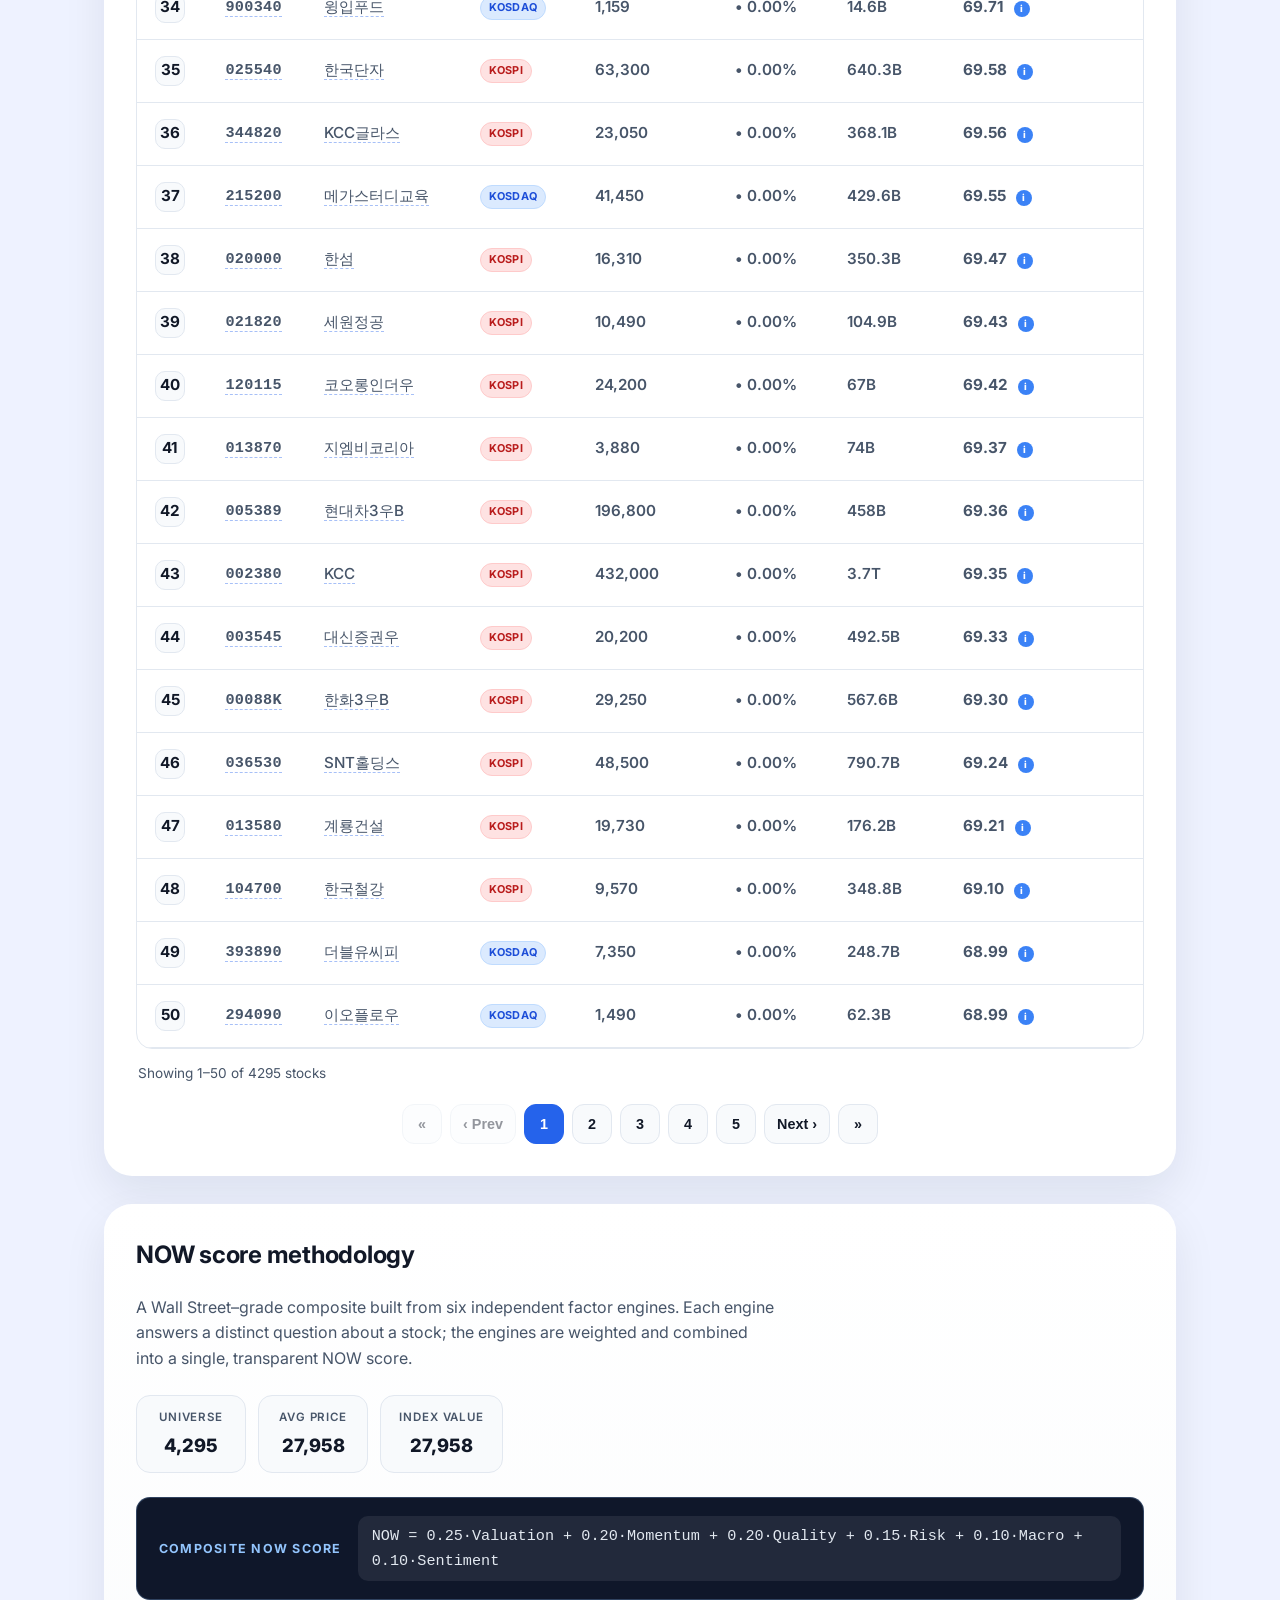
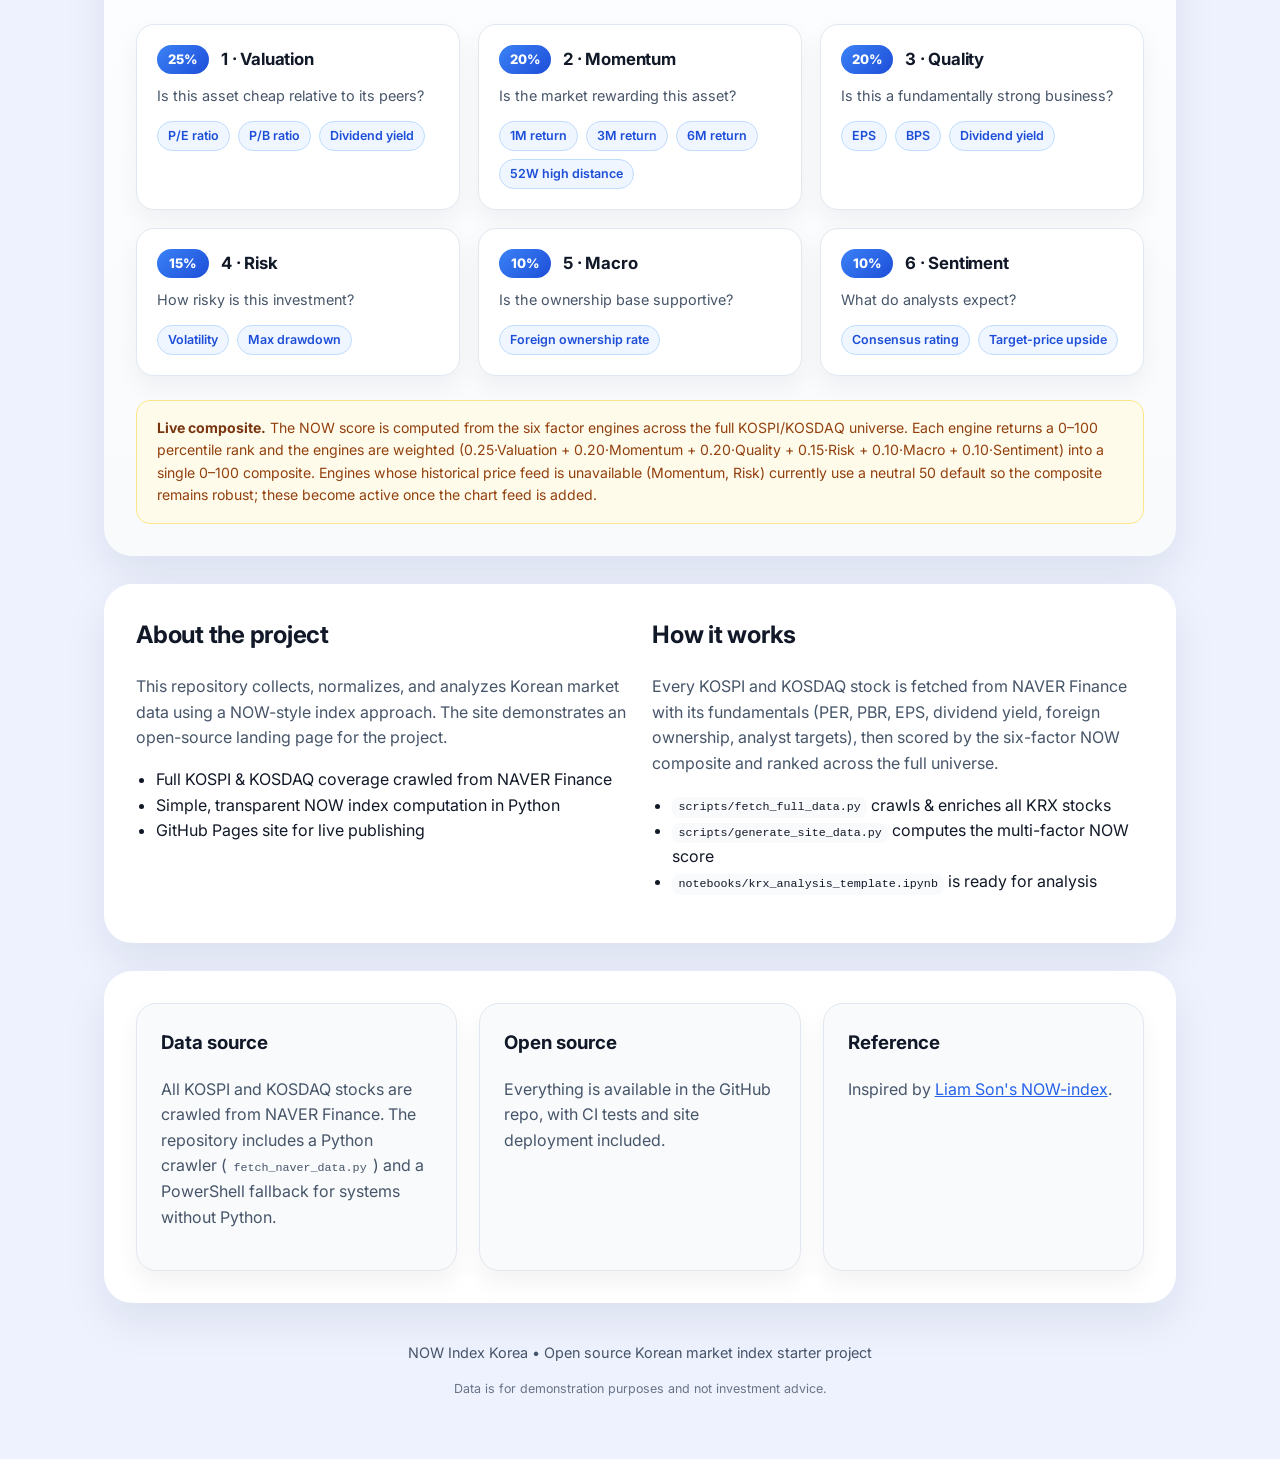
==== commit 49c29ed1: "deploy: f100ee217824d6766909d6243edd6894b1687666" ====
--- a/index.html
+++ b/index.html
@@ -131,6 +131,24 @@
           </div>
         </div>
 
+        <div class="table-toolbar">
+          <div class="market-summary" aria-label="Market distribution">
+            <span class="dist-chip kospi-chip">KOSPI <b id="kospiCount">—</b></span>
+            <span class="dist-chip kosdaq-chip">KOSDAQ <b id="kosdaqCount">—</b></span>
+          </div>
+          <div class="toolbar-actions">
+            <select id="pageSize" class="page-size" aria-label="Rows per page">
+              <option value="25">25 / page</option>
+              <option value="50" selected>50 / page</option>
+              <option value="100">100 / page</option>
+              <option value="250">250 / page</option>
+            </select>
+            <button id="exportBtn" class="export-btn" aria-label="Export to CSV">
+              ↓ Export CSV
+            </button>
+          </div>
+        </div>
+
         <div id="errorBanner" class="error-banner" role="alert" hidden></div>
 
         <div class="table-wrap">
@@ -140,14 +158,16 @@
                 <th scope="col">#</th>
                 <th scope="col">Ticker</th>
                 <th scope="col">Name</th>
-                <th scope="col">Price (KRW)</th>
-                <th scope="col">Change</th>
-                <th scope="col">NOW score (0–100)</th>
+                <th scope="col">Market</th>
+                <th scope="col" class="sortable price-col" data-sort="price">Price (KRW)</th>
+                <th scope="col" class="sortable change-col" data-sort="change_pct">Change</th>
+                <th scope="col" class="sortable" data-sort="market_cap">Mkt Cap</th>
+                <th scope="col" class="sortable score-col" data-sort="score">NOW score (0–100)</th>
               </tr>
             </thead>
             <tbody id="rankingBody">
               <tr id="loadingRow">
-                <td colspan="6">
+                <td colspan="8">
                   <div class="loading">
                     <span class="spinner spinner-lg"></span>
                     <span>Loading rankings…</span>
@@ -334,6 +354,6 @@
         <p class="footer-note">Data is for demonstration purposes and not investment advice.</p>
       </footer>
     </div>
-<script src="app.js?cache=10"></script>
+<script src="app.js?cache=11"></script>
   </body>
 </html>
--- a/styles.css
+++ b/styles.css
@@ -410,6 +410,90 @@
   background: #fff;
 }
 
+.table-toolbar {
+  display: flex;
+  align-items: center;
+  justify-content: space-between;
+  gap: 14px;
+  flex-wrap: wrap;
+  margin-top: 20px;
+}
+
+.market-summary {
+  display: flex;
+  gap: 10px;
+  flex-wrap: wrap;
+}
+
+.dist-chip {
+  display: inline-flex;
+  align-items: center;
+  gap: 6px;
+  padding: 6px 14px;
+  border-radius: 999px;
+  font-size: 0.82rem;
+  font-weight: 600;
+  border: 1px solid var(--border);
+  background: var(--bg-soft);
+}
+
+.dist-chip b {
+  font-weight: 800;
+}
+
+.kospi-chip {
+  color: #b91c1c;
+  background: #fef2f2;
+  border-color: #fecaca;
+}
+
+.kosdaq-chip {
+  color: #1d4ed8;
+  background: #eff6ff;
+  border-color: #bfdbfe;
+}
+
+.toolbar-actions {
+  display: flex;
+  align-items: center;
+  gap: 10px;
+  flex-wrap: wrap;
+}
+
+.page-size {
+  padding: 10px 14px;
+  border: 1px solid var(--border);
+  border-radius: 12px;
+  font-size: 0.88rem;
+  font-family: inherit;
+  background: var(--bg-soft);
+  color: var(--ink);
+  cursor: pointer;
+}
+
+.page-size:focus {
+  outline: none;
+  border-color: var(--blue);
+  box-shadow: 0 0 0 3px rgba(59, 130, 246, 0.15);
+}
+
+.export-btn {
+  padding: 10px 18px;
+  border-radius: 12px;
+  background: var(--navy);
+  color: #fff;
+  font-weight: 700;
+  font-size: 0.88rem;
+  border: none;
+  cursor: pointer;
+  transition: background-color 0.2s ease, transform 0.2s ease;
+}
+
+.export-btn:hover {
+  background: var(--blue-dark);
+  transform: translateY(-1px);
+}
+
 .error-banner {
   margin-top: 18px;
   padding: 14px 18px;
@@ -522,6 +606,56 @@
 th.price-col,
 th.change-col {
   text-align: right;
+}
+
+/* Sortable headers */
+th.sortable {
+  cursor: pointer;
+  user-select: none;
+  position: relative;
+  padding-right: 26px;
+  transition: color 0.15s ease;
+}
+
+th.sortable:hover {
+  color: var(--blue-deeper);
+}
+
+th.sortable::after {
+  content: '⇅';
+  position: absolute;
+  right: 10px;
+  top: 50%;
+  transform: translateY(-50%);
+  font-size: 0.7rem;
+  opacity: 0.4;
+}
+
+th.sortable.sorted-asc::after {
+  content: '▲';
+  opacity: 1;
+  color: var(--blue-deeper);
+}
+
+th.sortable.sorted-desc::after {
+  content: '▼';
+  opacity: 1;
+  color: var(--blue-deeper);
+}
+
+th.score-col {
+  text-align: right;
+}
+
+.market-cell {
+  white-space: nowrap;
+}
+
+.cap-cell {
+  text-align: right;
+  font-weight: 600;
+  color: var(--ink);
+  white-space: nowrap;
 }
 
 .change-cell {
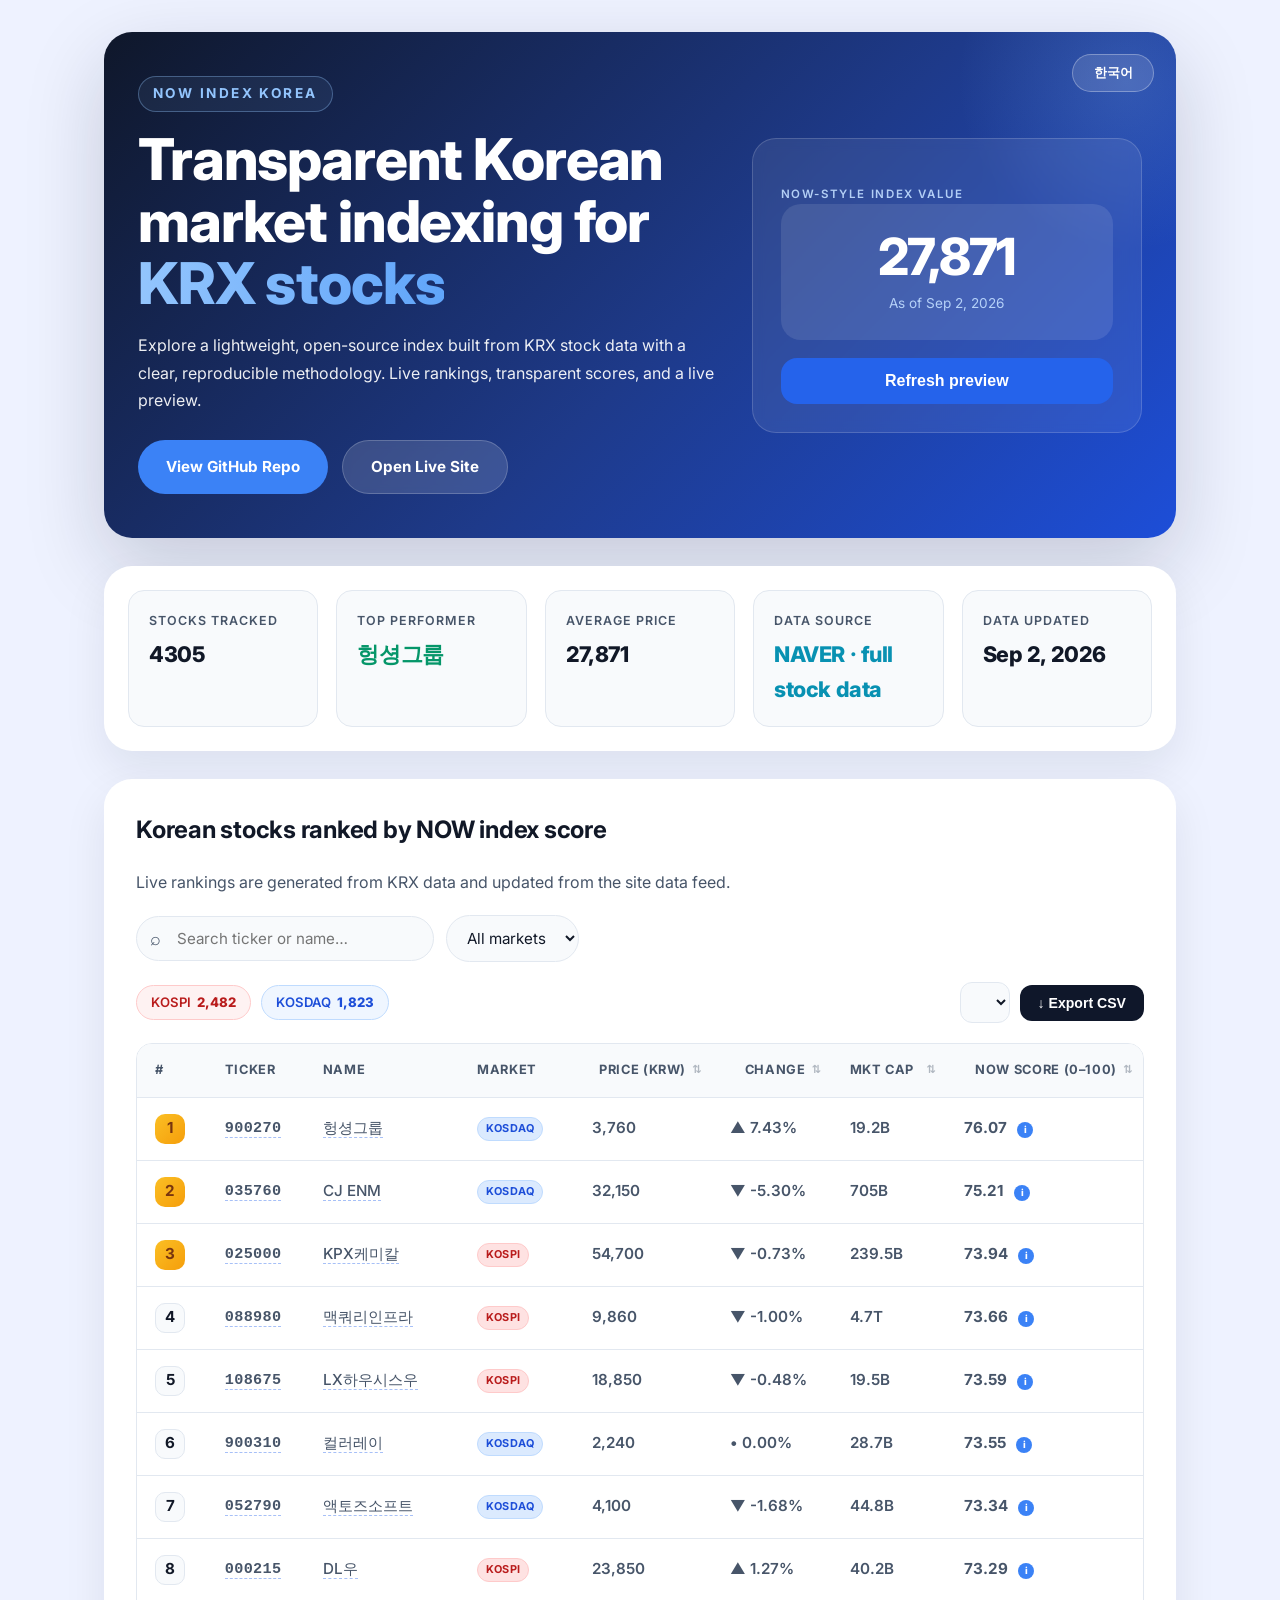
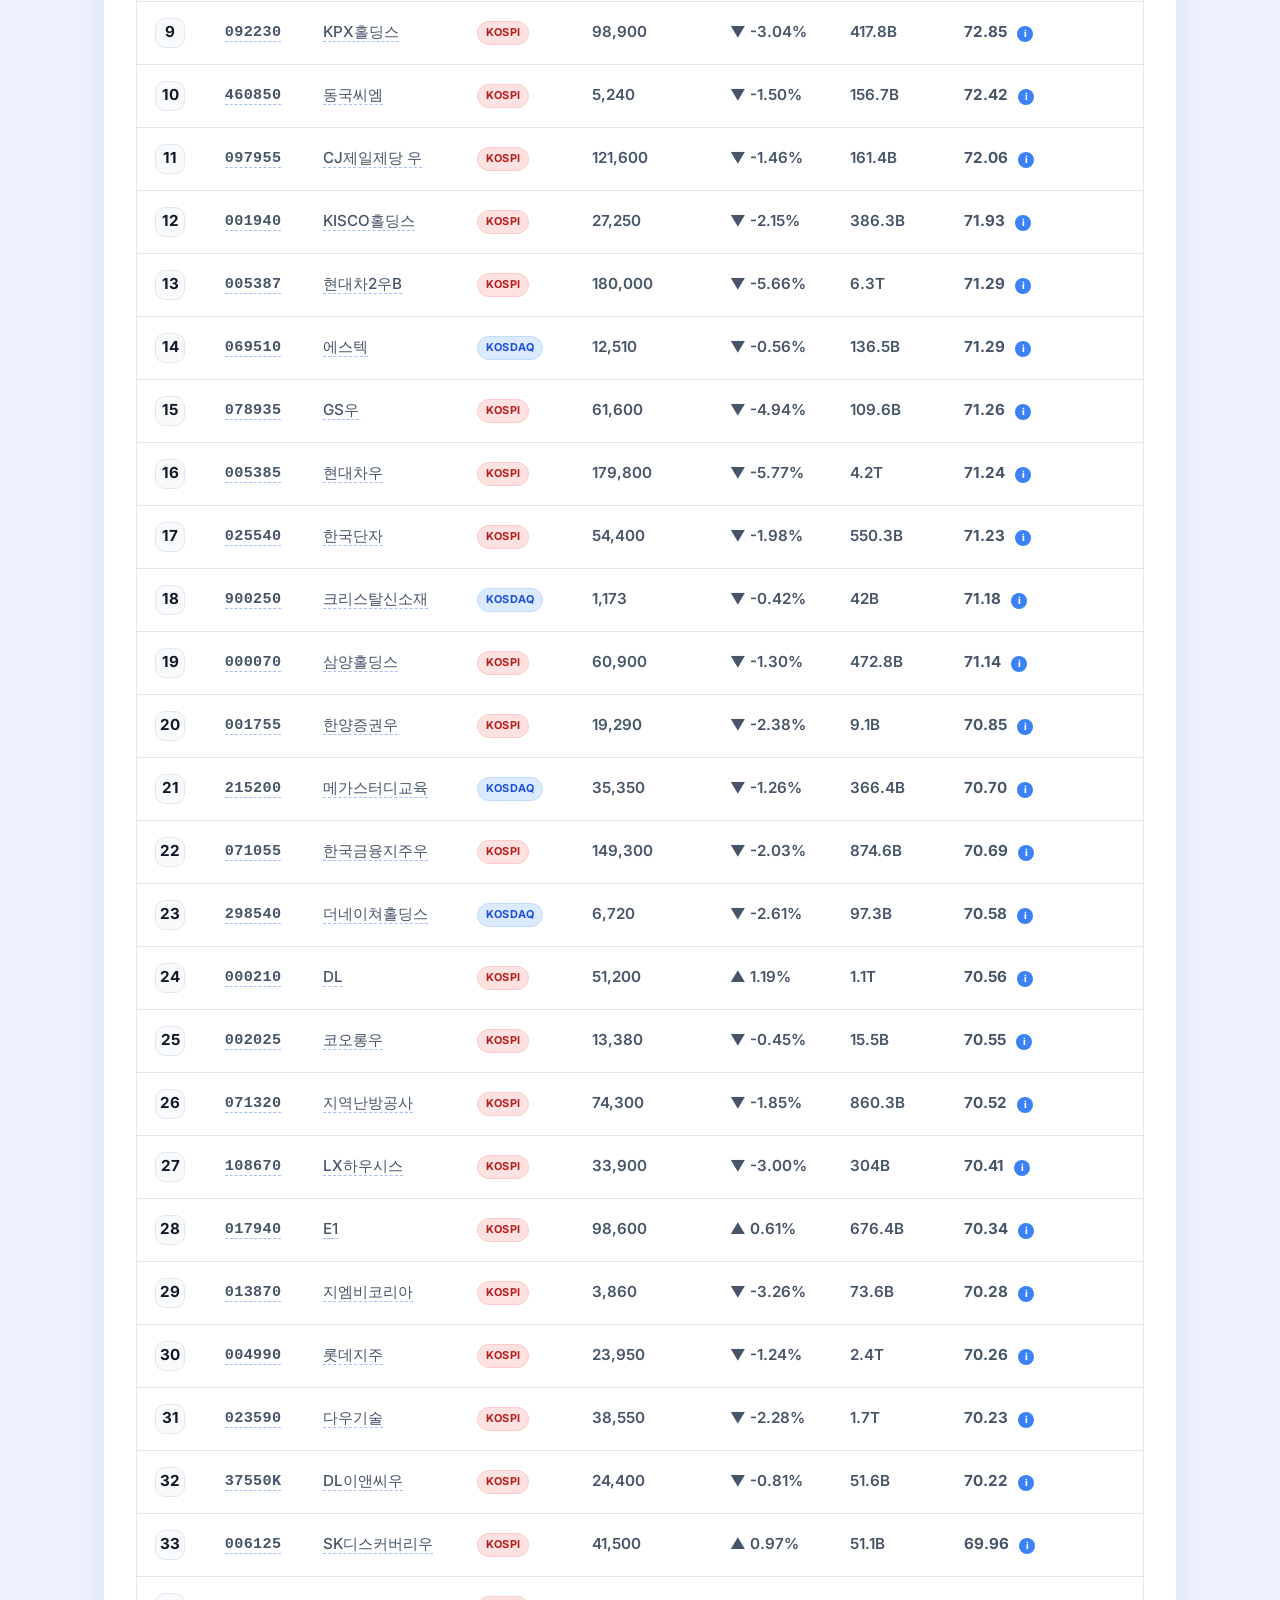
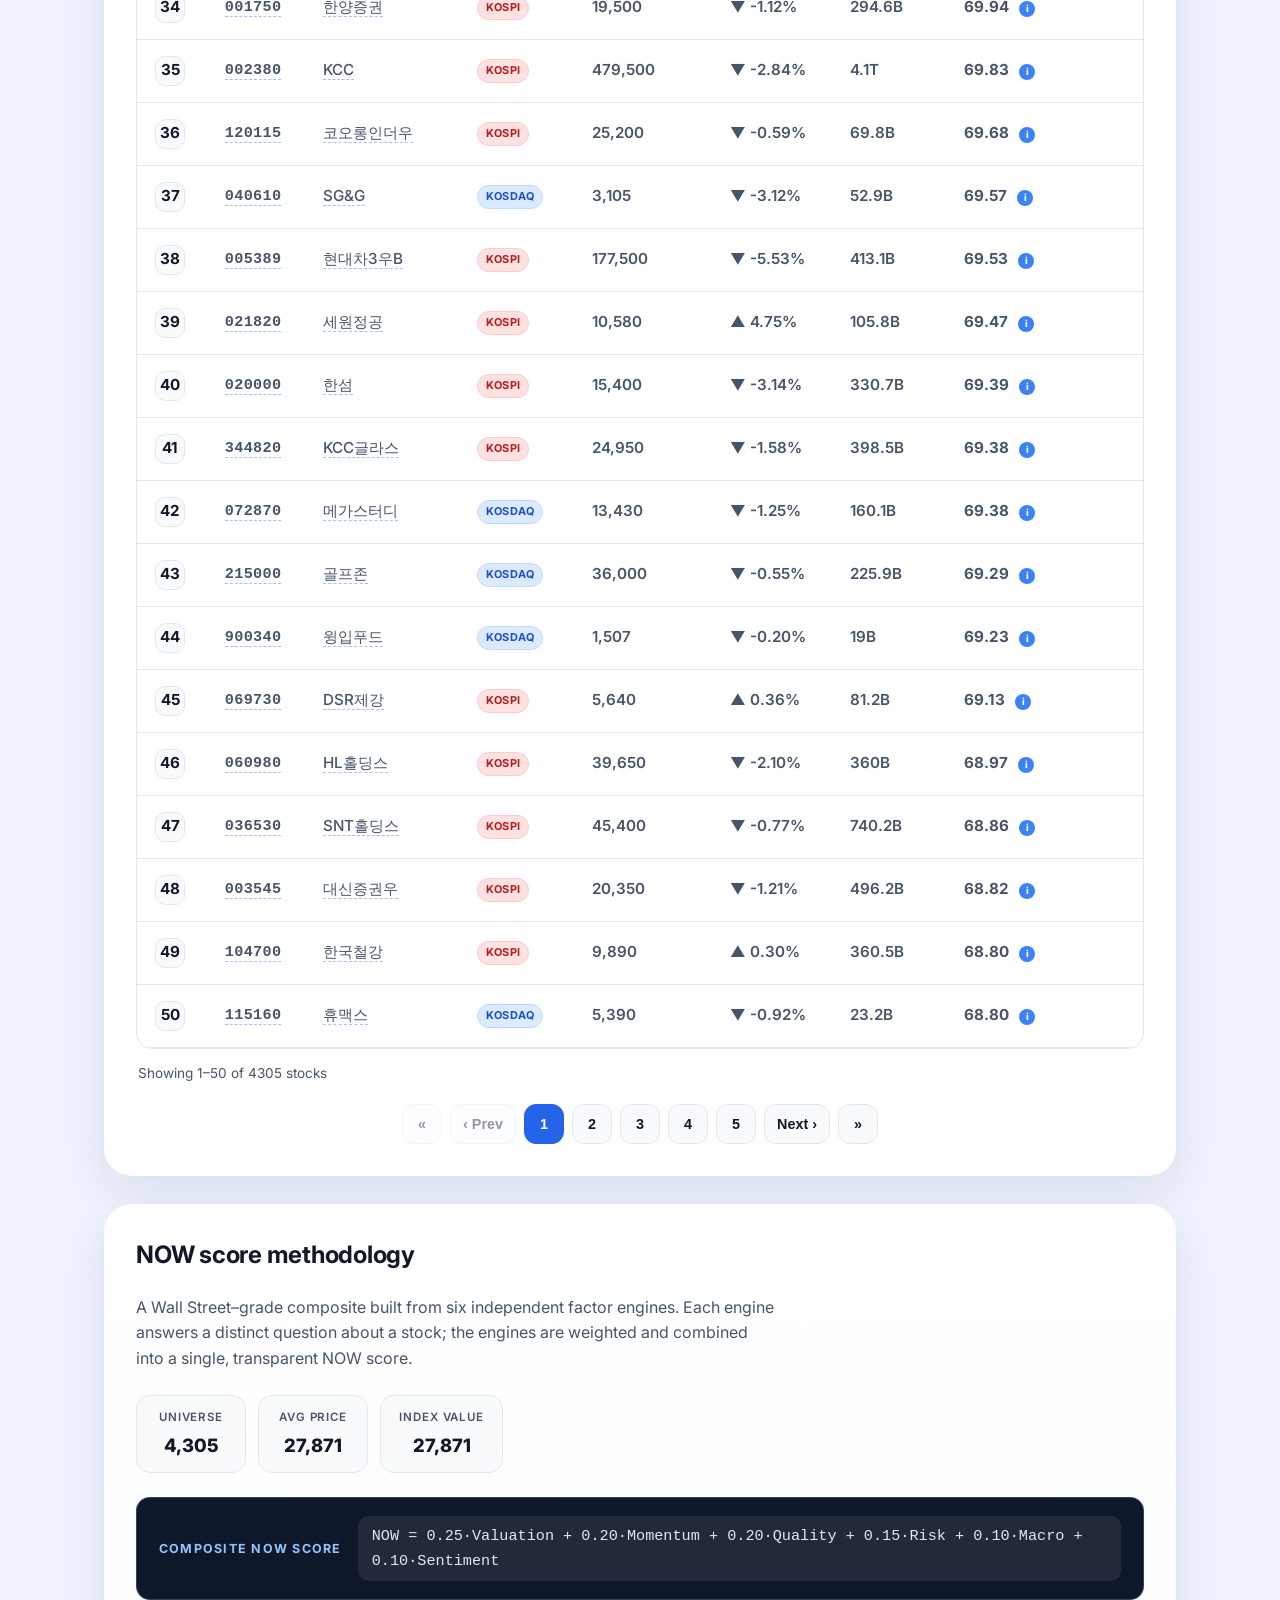
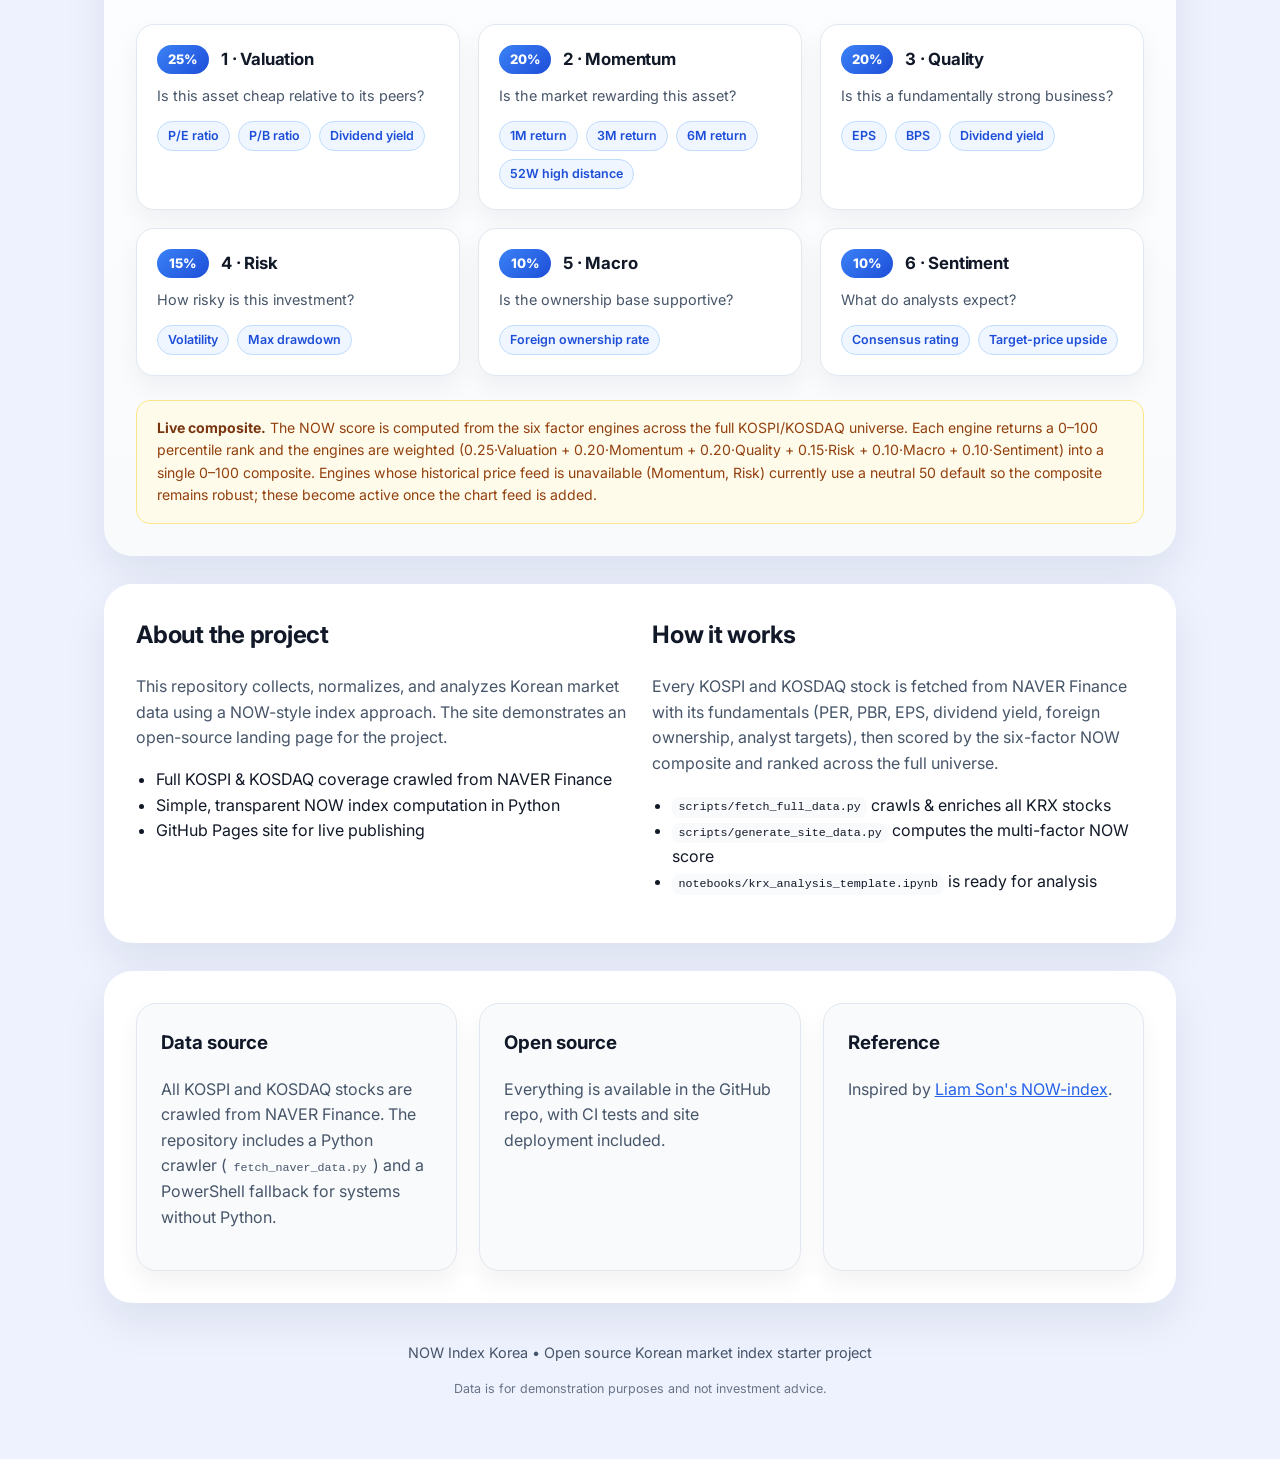
==== commit 6e861625: "deploy: f55288d66157966c25961a7be7f31ab3189032e4" ====
--- a/index.html
+++ b/index.html
@@ -48,6 +48,9 @@
   <body>
     <div class="page">
       <header class="hero">
+        <button id="languageToggle" class="language-toggle" type="button" aria-label="Switch to Korean">
+          한국어
+        </button>
         <div class="hero-content">
           <div>
             <span class="eyebrow">NOW Index Korea</span>
@@ -354,6 +357,6 @@
         <p class="footer-note">Data is for demonstration purposes and not investment advice.</p>
       </footer>
     </div>
-<script src="app.js?cache=11"></script>
+<script src="app.js?cache=12"></script>
   </body>
 </html>
--- a/styles.css
+++ b/styles.css
@@ -50,6 +50,25 @@
   overflow: hidden;
 }
 
+.language-toggle {
+  position: absolute;
+  top: 22px;
+  right: 22px;
+  z-index: 2;
+  min-width: 82px;
+  padding: 9px 14px;
+  border: 1px solid rgba(255, 255, 255, 0.3);
+  border-radius: 999px;
+  background: rgba(255, 255, 255, 0.12);
+  color: white;
+  font-size: 0.82rem;
+  font-weight: 700;
+}
+
+.language-toggle:hover {
+  background: rgba(255, 255, 255, 0.24);
+}
+
 .hero::before {
   content: '';
   position: absolute;
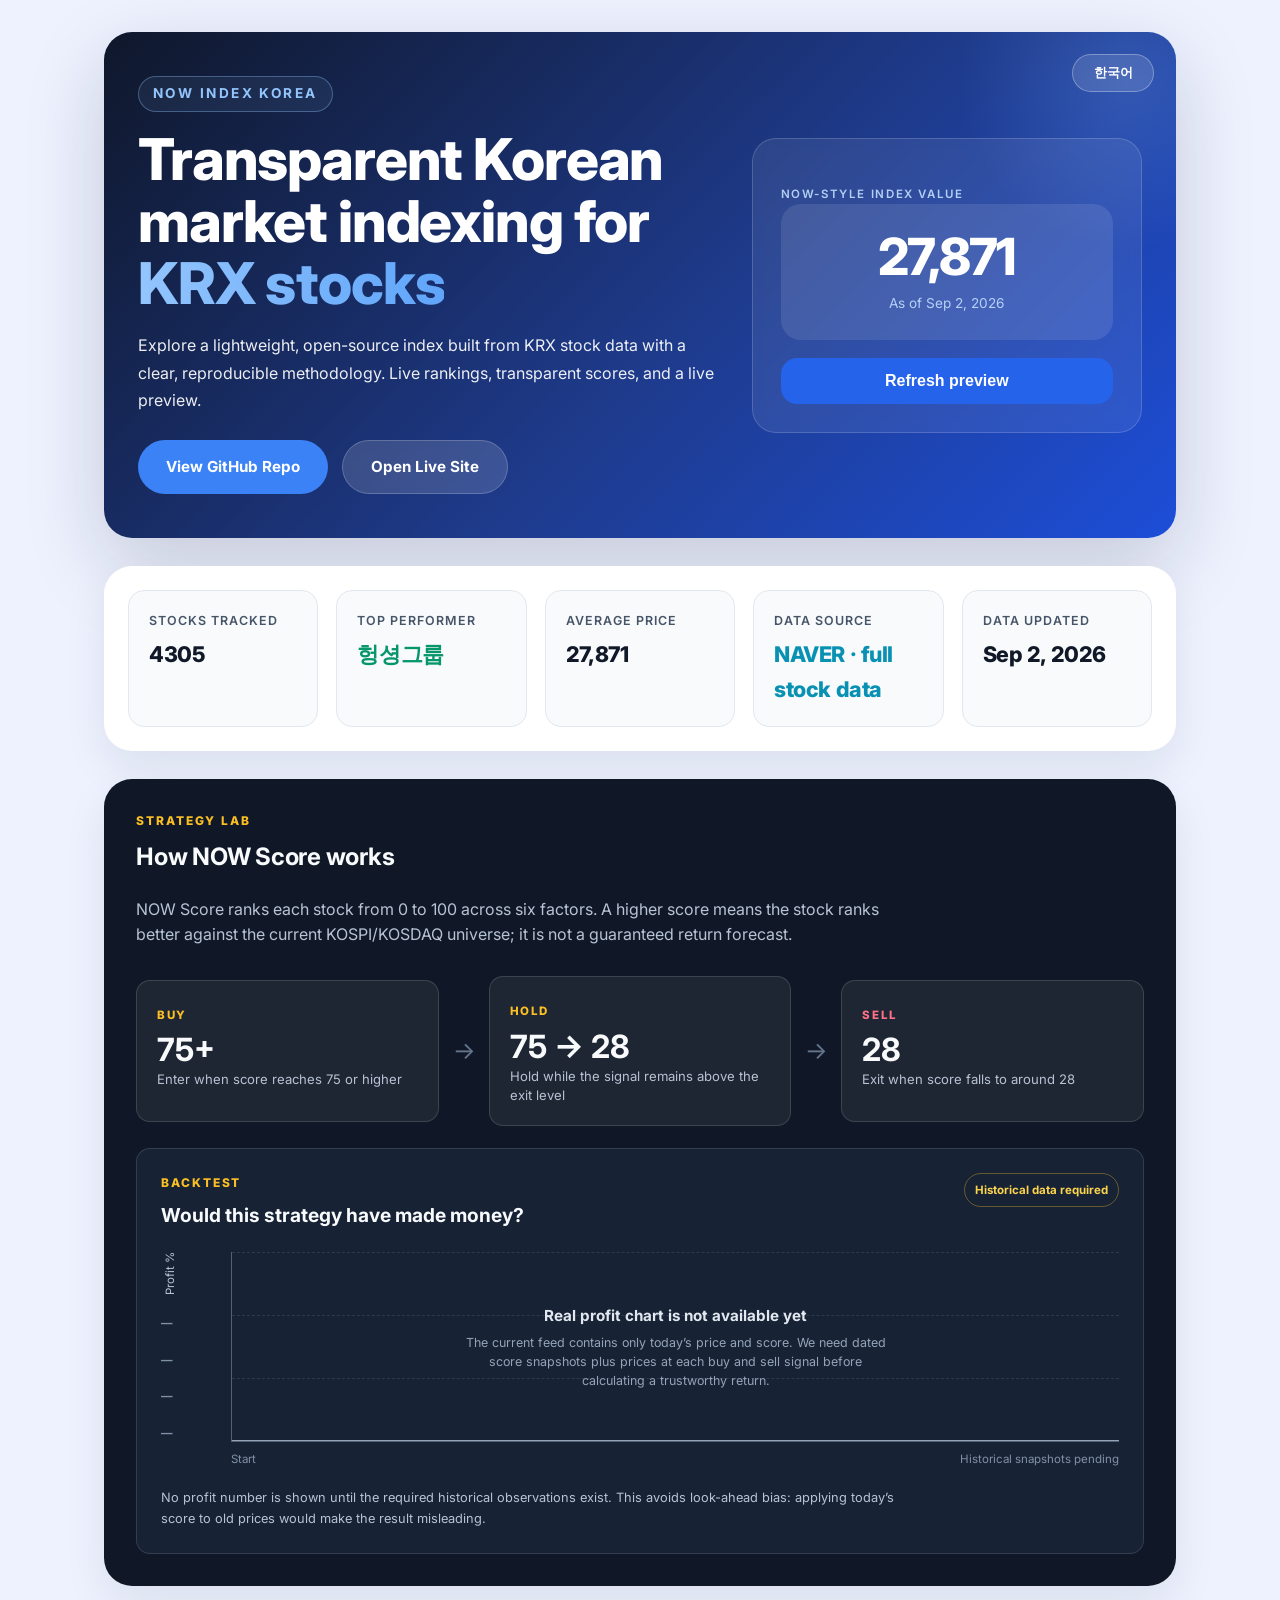
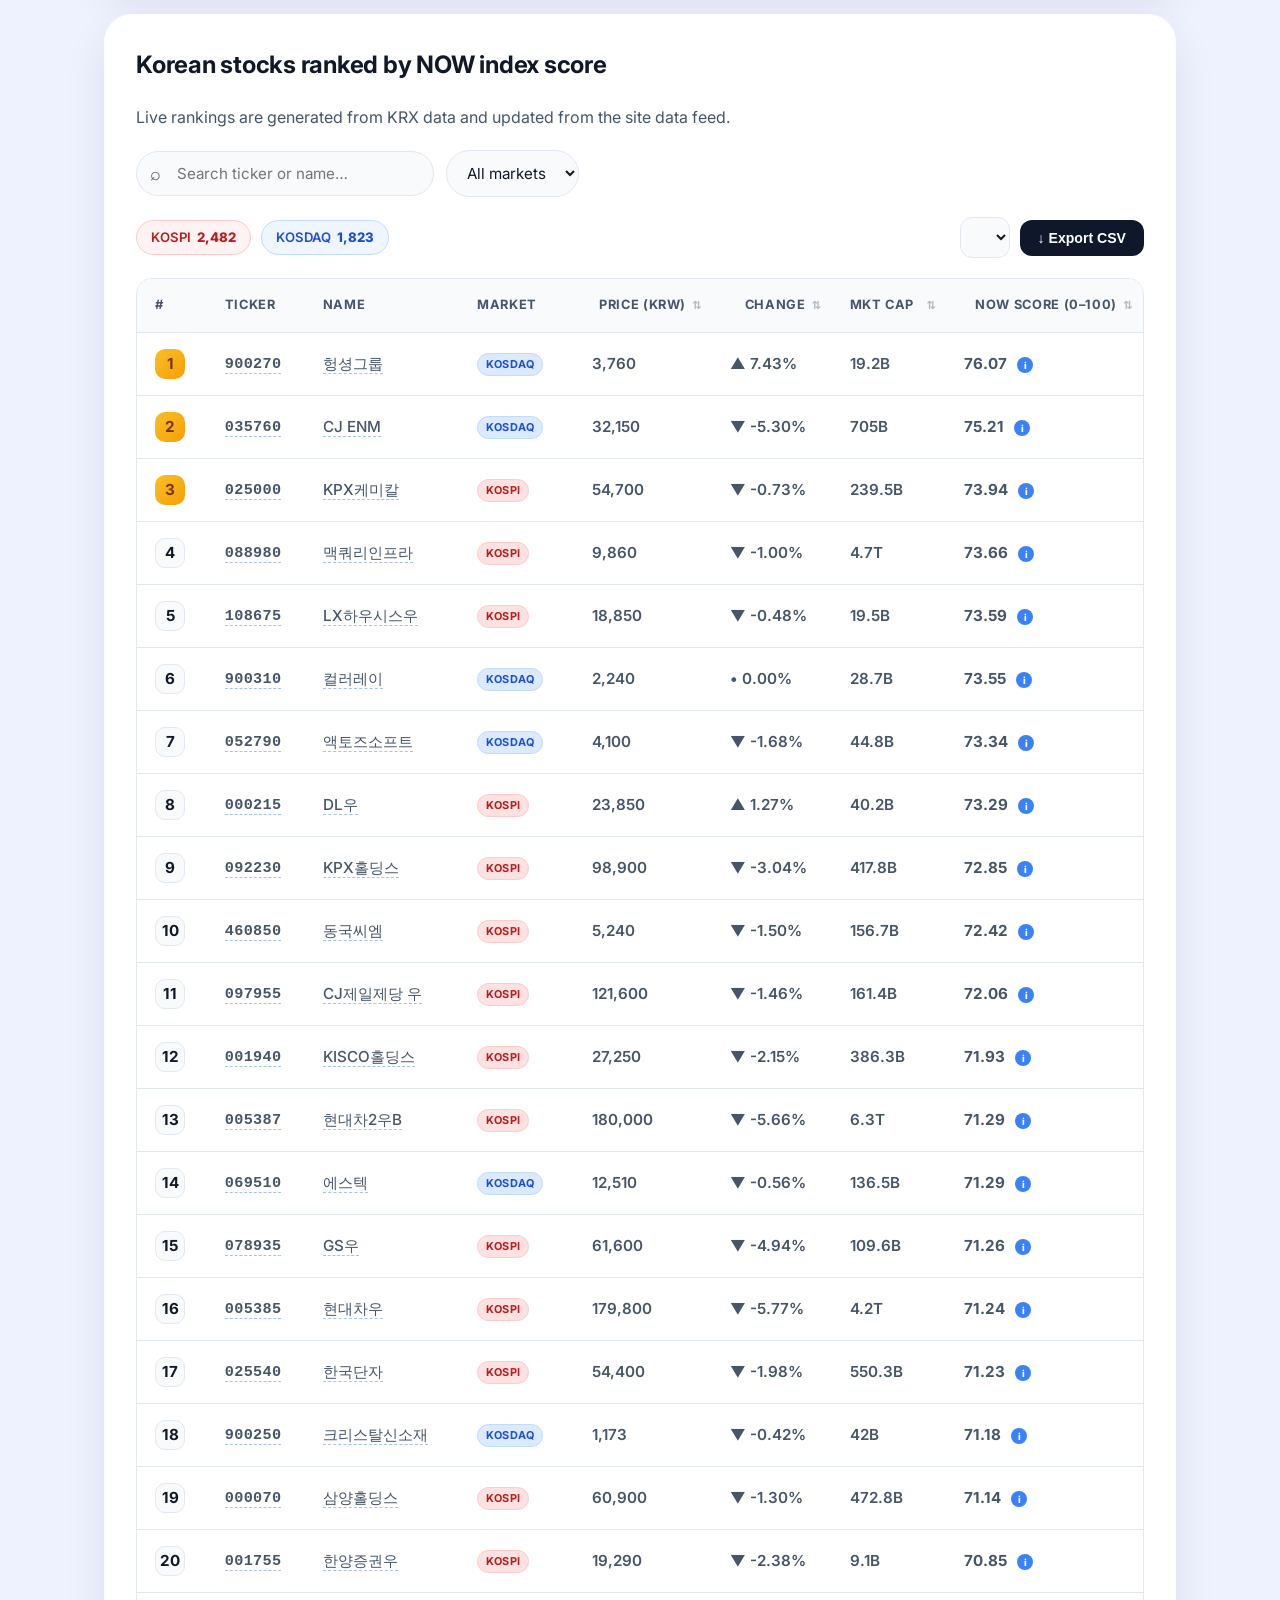
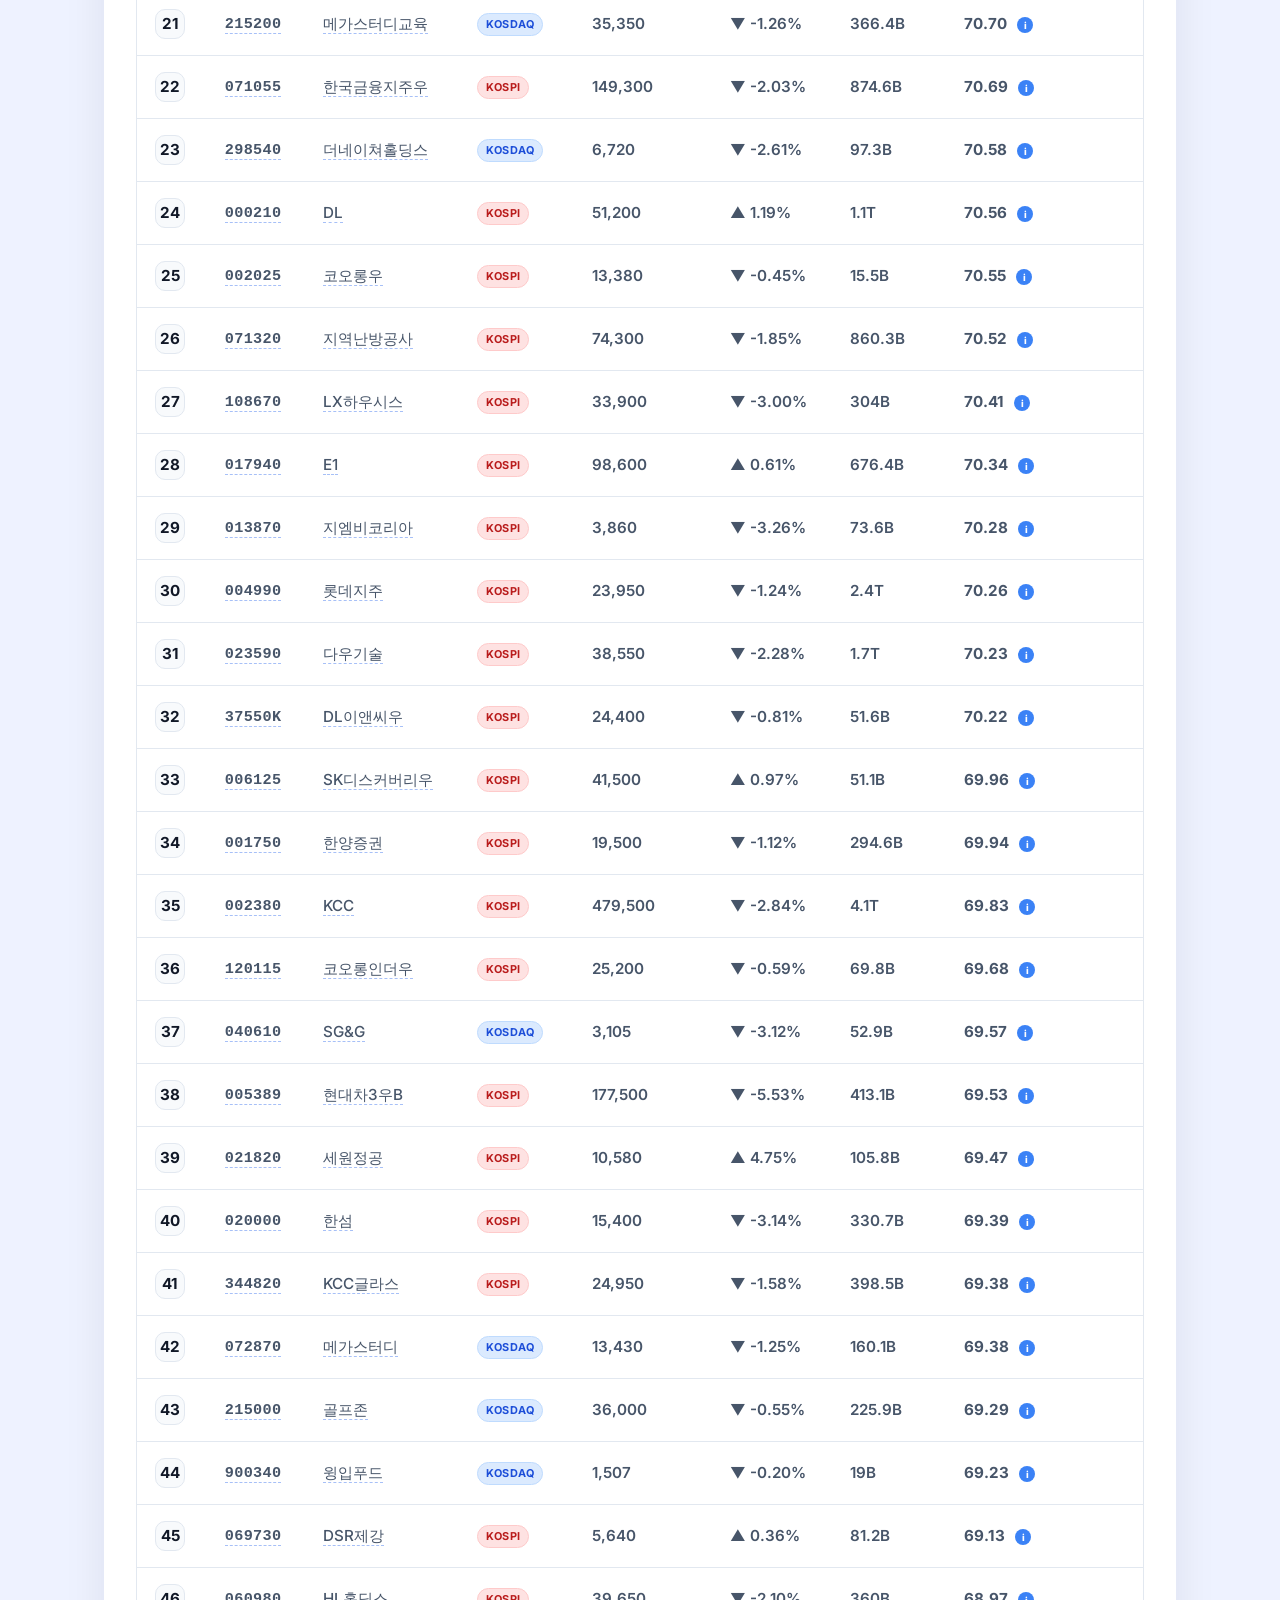
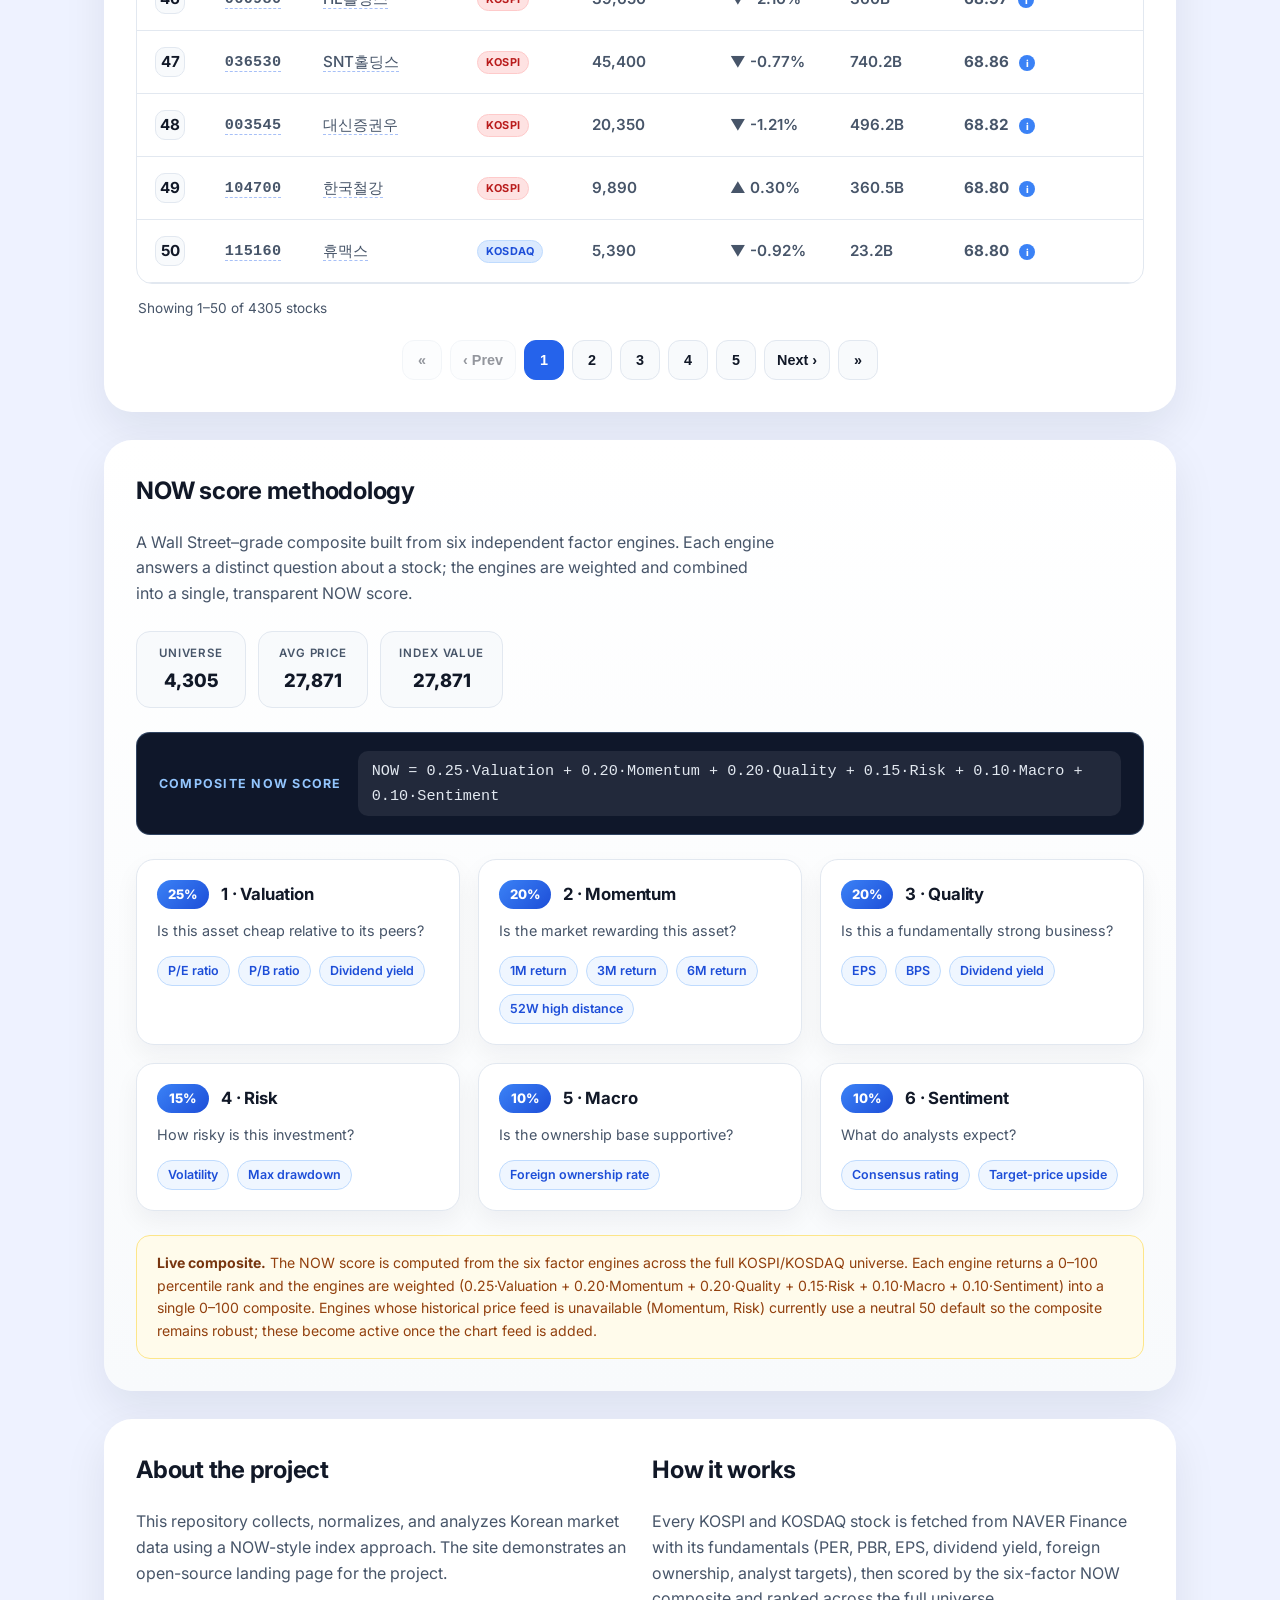
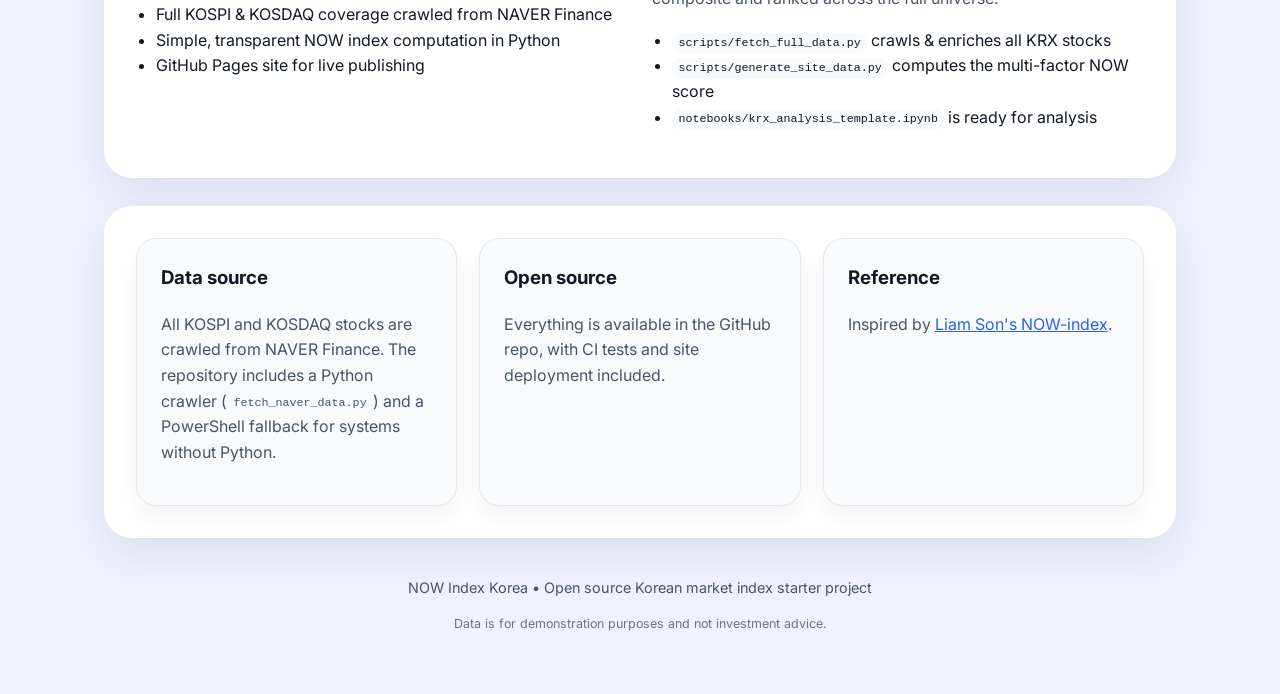
==== commit 37aa7256: "deploy: 4c7b1f72d1e9f1209e83e8e2658ebfb8dbd8f327" ====
--- a/index.html
+++ b/index.html
@@ -110,6 +110,44 @@
         </div>
       </section>
 
+      <section class="content score-story" aria-label="NOW Score strategy explanation">
+        <div class="section-head">
+          <div>
+            <span class="section-kicker">Strategy lab</span>
+            <h2 id="scoreStoryTitle">How NOW Score works</h2>
+            <p id="scoreStoryDescription">
+              NOW Score ranks each stock from 0 to 100 across six factors. A higher score means the stock ranks better against the current KOSPI/KOSDAQ universe; it is not a guaranteed return forecast.
+            </p>
+          </div>
+        </div>
+        <div class="score-flow" aria-label="NOW Score trading rule">
+          <div class="score-step buy-step"><span class="score-step-label">BUY</span><strong>75+</strong><p id="buyRule">Enter when score reaches 75 or higher</p></div>
+          <div class="score-arrow" aria-hidden="true">→</div>
+          <div class="score-step hold-step"><span class="score-step-label">HOLD</span><strong>75 → 28</strong><p id="holdRule">Hold while the signal remains above the exit level</p></div>
+          <div class="score-arrow" aria-hidden="true">→</div>
+          <div class="score-step sell-step"><span class="score-step-label">SELL</span><strong>28</strong><p id="sellRule">Exit when score falls to around 28</p></div>
+        </div>
+        <div class="backtest-panel">
+          <div class="backtest-heading">
+            <div>
+              <span class="section-kicker">Backtest</span>
+              <h3 id="backtestTitle">Would this strategy have made money?</h3>
+            </div>
+            <span class="data-badge" id="backtestStatus">Historical data required</span>
+          </div>
+          <div class="backtest-chart" role="img" aria-label="Backtest chart awaiting historical score snapshots">
+            <div class="chart-y-axis"><span>Profit %</span><b>—</b><b>—</b><b>—</b><b>—</b></div>
+            <div class="chart-area">
+              <div class="chart-gridline"></div><div class="chart-gridline"></div><div class="chart-gridline"></div>
+              <div class="chart-empty"><strong id="chartEmptyTitle">Real profit chart is not available yet</strong><span id="chartEmptyText">The current feed contains only today’s price and score. We need dated score snapshots plus prices at each buy and sell signal before calculating a trustworthy return.</span></div>
+              <div class="chart-baseline"></div>
+            </div>
+            <div class="chart-x-axis"><span>Start</span><span id="chartEndLabel">Historical snapshots pending</span></div>
+          </div>
+          <p class="backtest-note" id="backtestNote">No profit number is shown until the required historical observations exist. This avoids look-ahead bias: applying today’s score to old prices would make the result misleading.</p>
+        </div>
+      </section>
+
       <section class="content ranking-section">
         <div class="section-head">
           <div>
@@ -357,6 +395,6 @@
         <p class="footer-note">Data is for demonstration purposes and not investment advice.</p>
       </footer>
     </div>
-<script src="app.js?cache=12"></script>
+<script src="app.js?cache=13"></script>
   </body>
 </html>
--- a/styles.css
+++ b/styles.css
@@ -273,6 +273,96 @@
   color: var(--muted);
 }
 
+.score-story {
+  background: #101827;
+  color: #f8fafc;
+}
+
+.score-story p {
+  color: #b7c3d4;
+  max-width: 760px;
+}
+
+.section-kicker {
+  display: block;
+  margin-bottom: 8px;
+  color: #fbbf24;
+  font-size: 0.75rem;
+  font-weight: 800;
+  letter-spacing: 0.16em;
+  text-transform: uppercase;
+}
+
+.score-flow {
+  display: grid;
+  grid-template-columns: 1fr auto 1fr auto 1fr;
+  gap: 14px;
+  align-items: center;
+  margin-top: 28px;
+}
+
+.score-step {
+  min-height: 142px;
+  padding: 20px;
+  border: 1px solid rgba(255, 255, 255, 0.14);
+  border-radius: 14px;
+  background: rgba(255, 255, 255, 0.06);
+}
+
+.score-step strong {
+  display: block;
+  margin: 8px 0 4px;
+  font-size: 2rem;
+  line-height: 1;
+}
+
+.score-step p {
+  margin: 0;
+  font-size: 0.82rem;
+  line-height: 1.45;
+}
+
+.score-step-label {
+  color: #fbbf24;
+  font-size: 0.72rem;
+  font-weight: 800;
+  letter-spacing: 0.14em;
+}
+
+.sell-step .score-step-label { color: #fb7185; }
+.score-arrow { color: #64748b; font-size: 1.5rem; }
+
+.backtest-panel {
+  margin-top: 22px;
+  padding: 24px;
+  border: 1px solid rgba(255, 255, 255, 0.12);
+  border-radius: 14px;
+  background: #172235;
+}
+
+.backtest-heading { display: flex; justify-content: space-between; gap: 16px; align-items: start; }
+.backtest-heading h3 { margin: 0; font-size: 1.2rem; }
+.data-badge { padding: 7px 10px; border: 1px solid rgba(251, 191, 36, 0.35); border-radius: 999px; color: #fcd34d; font-size: 0.72rem; font-weight: 700; white-space: nowrap; }
+.backtest-chart { display: grid; grid-template-columns: 70px 1fr; grid-template-rows: 190px 28px; margin-top: 22px; }
+.chart-y-axis { display: flex; flex-direction: column; justify-content: space-between; color: #8190a5; font-size: 0.72rem; }
+.chart-y-axis span { color: #b7c3d4; writing-mode: vertical-rl; transform: rotate(180deg); }
+.chart-area { position: relative; overflow: hidden; border-left: 1px solid #526176; border-bottom: 1px solid #526176; }
+.chart-gridline { position: relative; height: 33.33%; border-top: 1px dashed rgba(148, 163, 184, 0.18); }
+.chart-baseline { position: absolute; right: 0; bottom: 0; left: 0; border-top: 1px solid #94a3b8; }
+.chart-empty { position: absolute; top: 50%; left: 50%; width: min(430px, 85%); transform: translate(-50%, -50%); text-align: center; }
+.chart-empty strong, .chart-empty span { display: block; }
+.chart-empty strong { color: #e2e8f0; font-size: 0.95rem; }
+.chart-empty span { margin-top: 6px; color: #94a3b8; font-size: 0.78rem; line-height: 1.5; }
+.chart-x-axis { grid-column: 2; display: flex; justify-content: space-between; color: #8190a5; font-size: 0.72rem; padding-top: 8px; }
+.backtest-note { margin: 18px 0 0 !important; font-size: 0.8rem; }
+
+@media (max-width: 720px) {
+  .score-flow { grid-template-columns: 1fr; }
+  .score-arrow { transform: rotate(90deg); justify-self: center; }
+  .backtest-heading { flex-direction: column; }
+  .data-badge { white-space: normal; }
+}
+
 @keyframes fadeUp {
   from {
     opacity: 0;
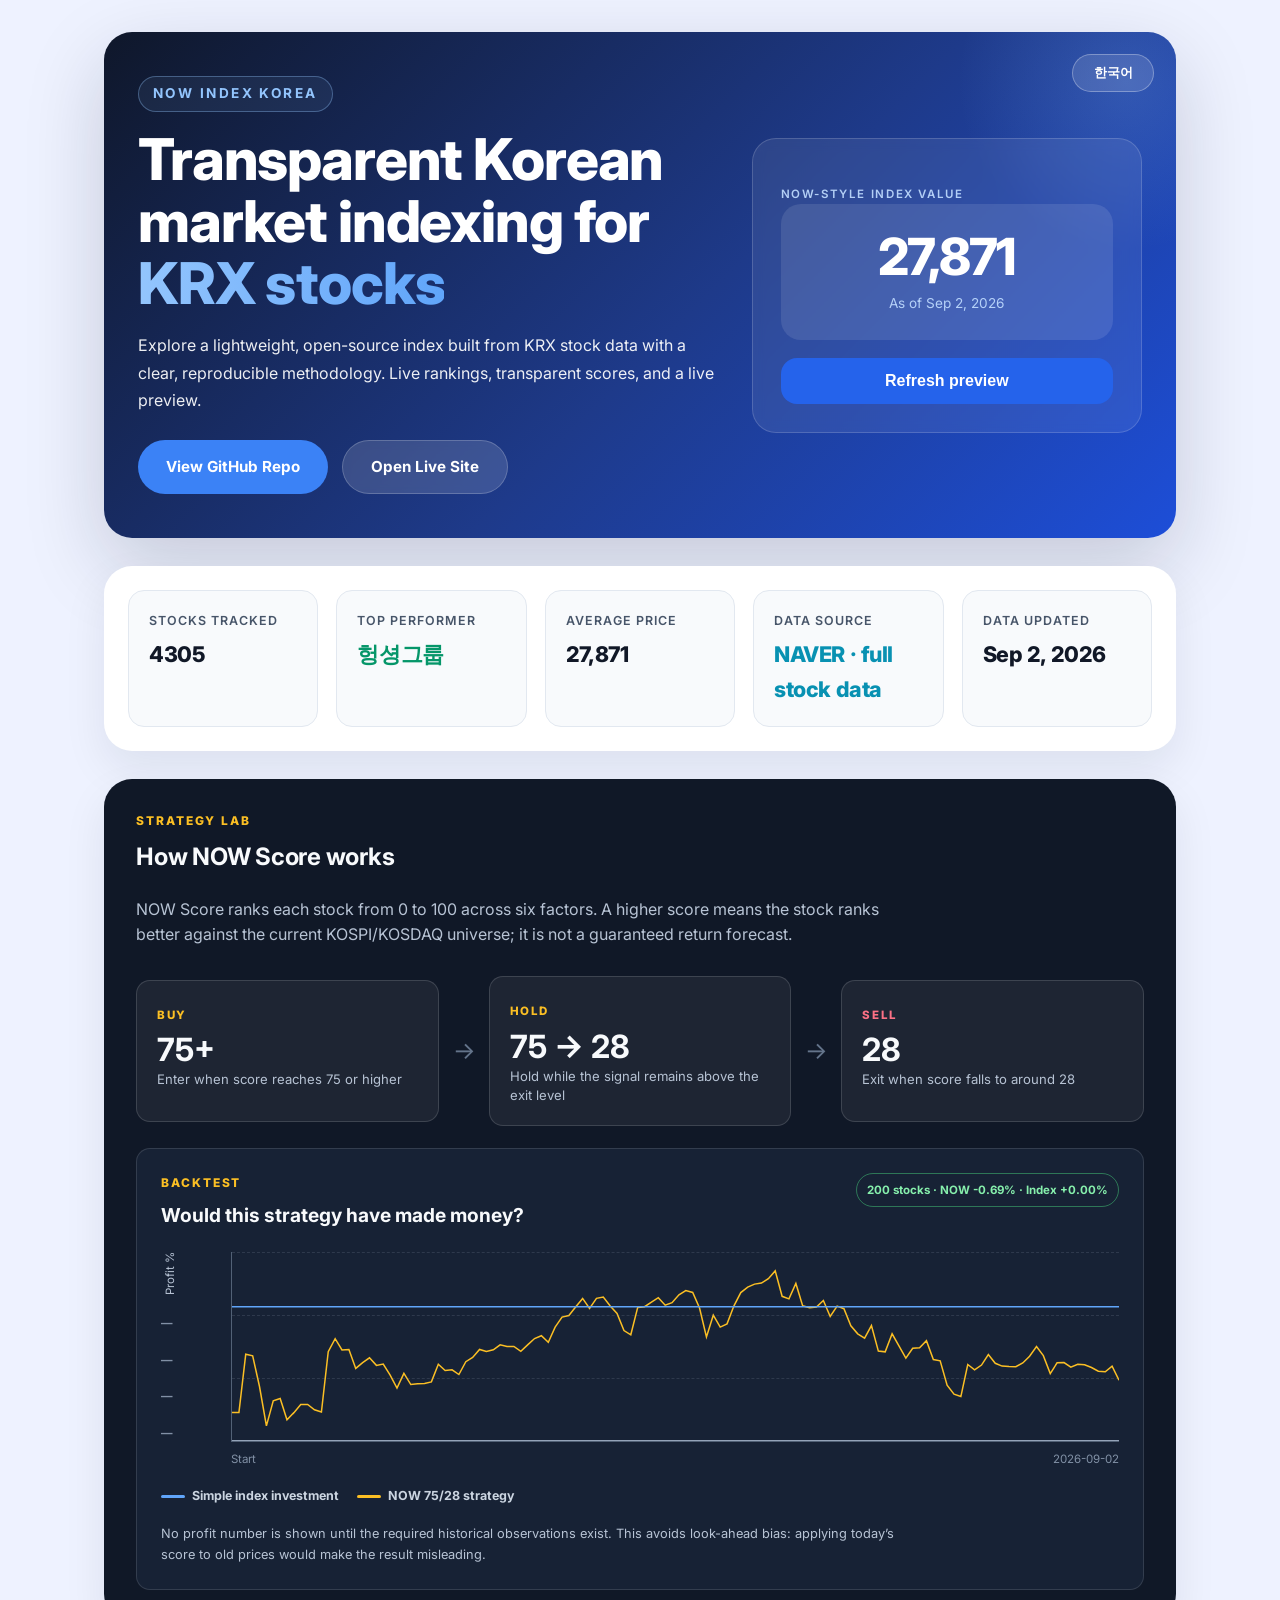
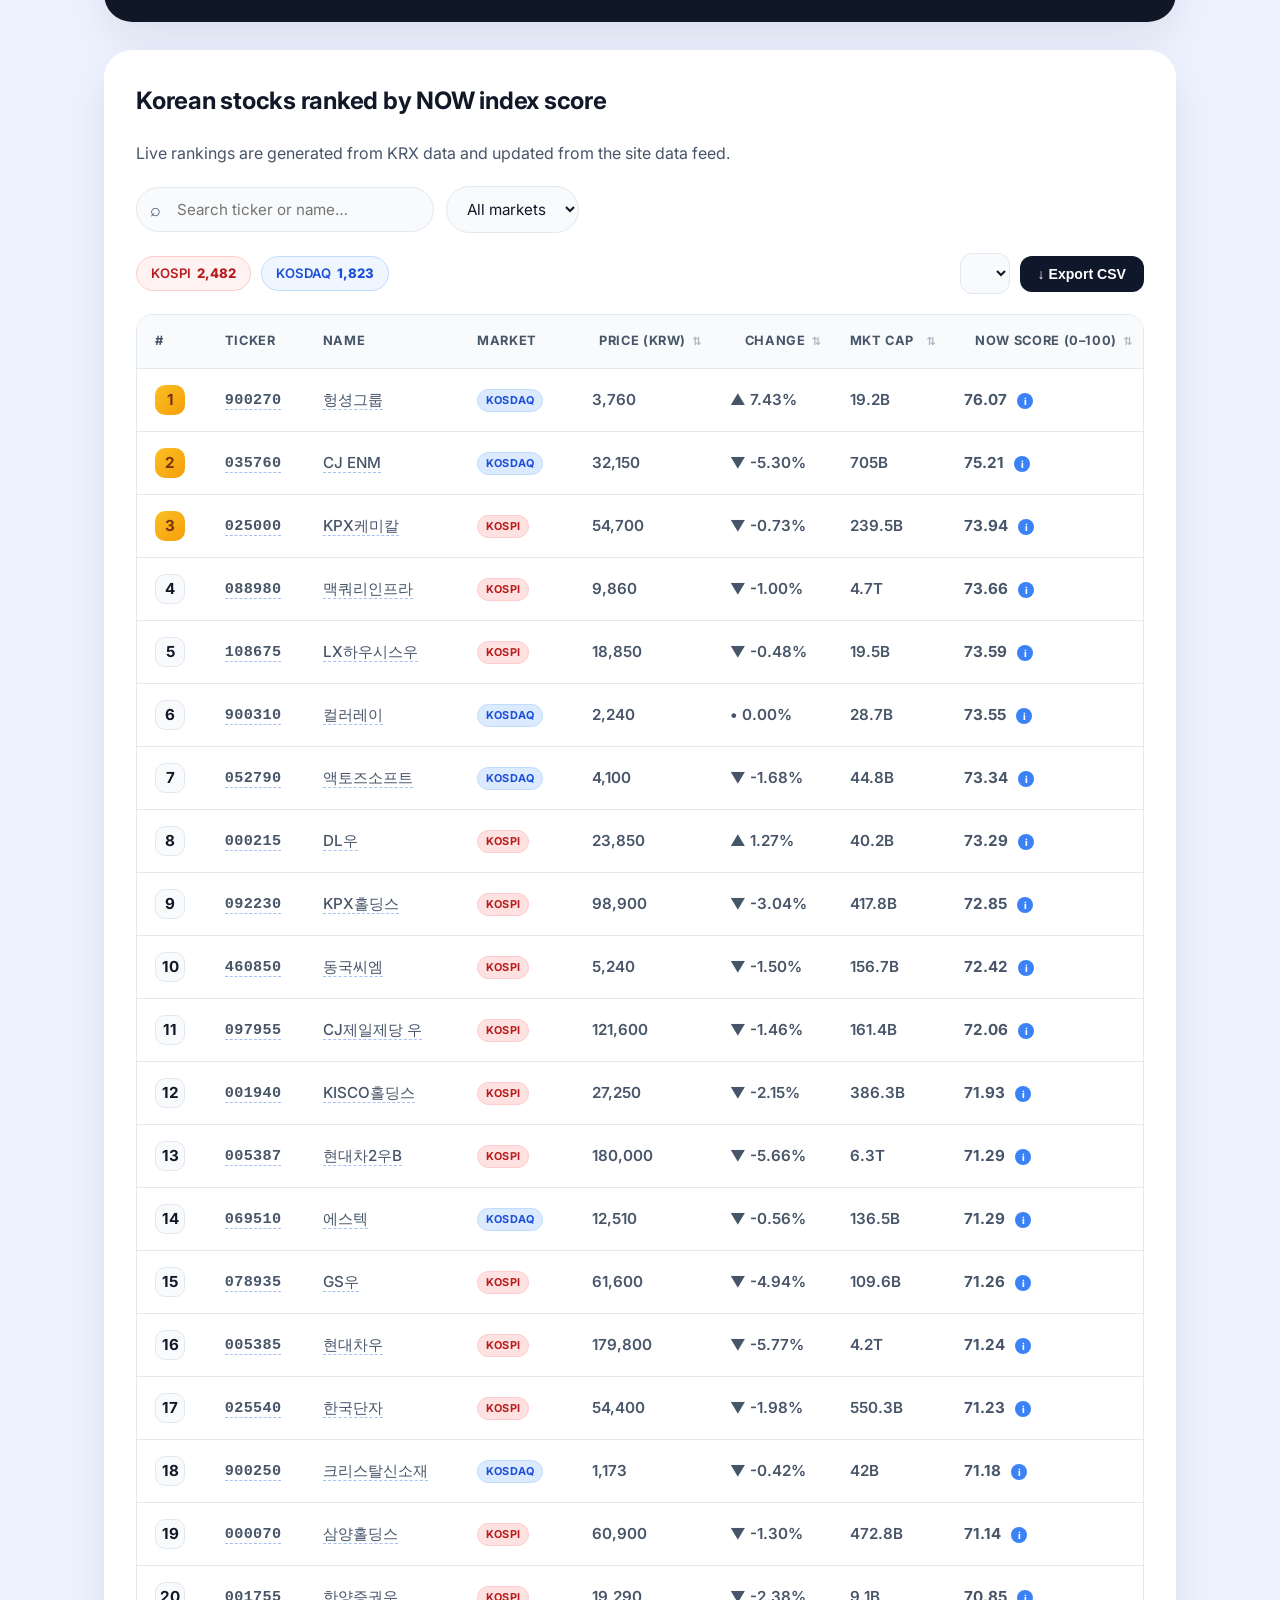
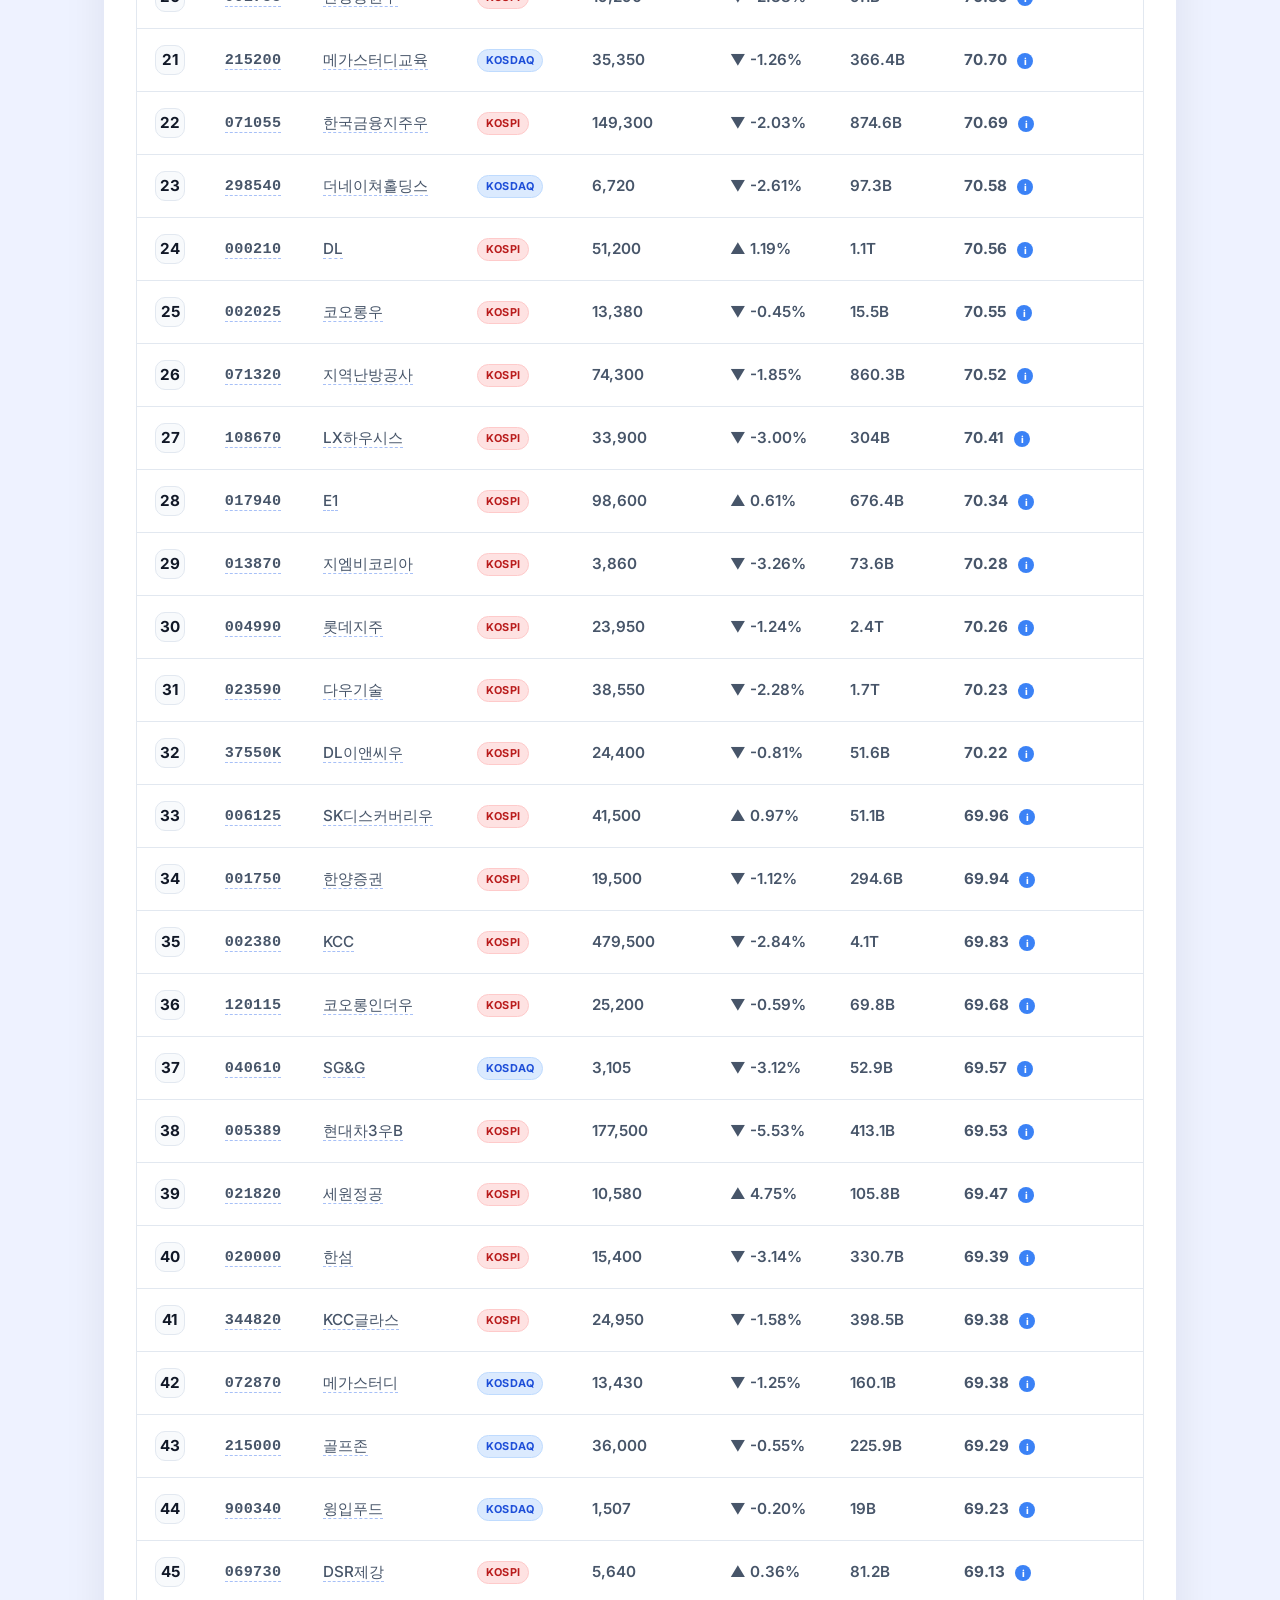
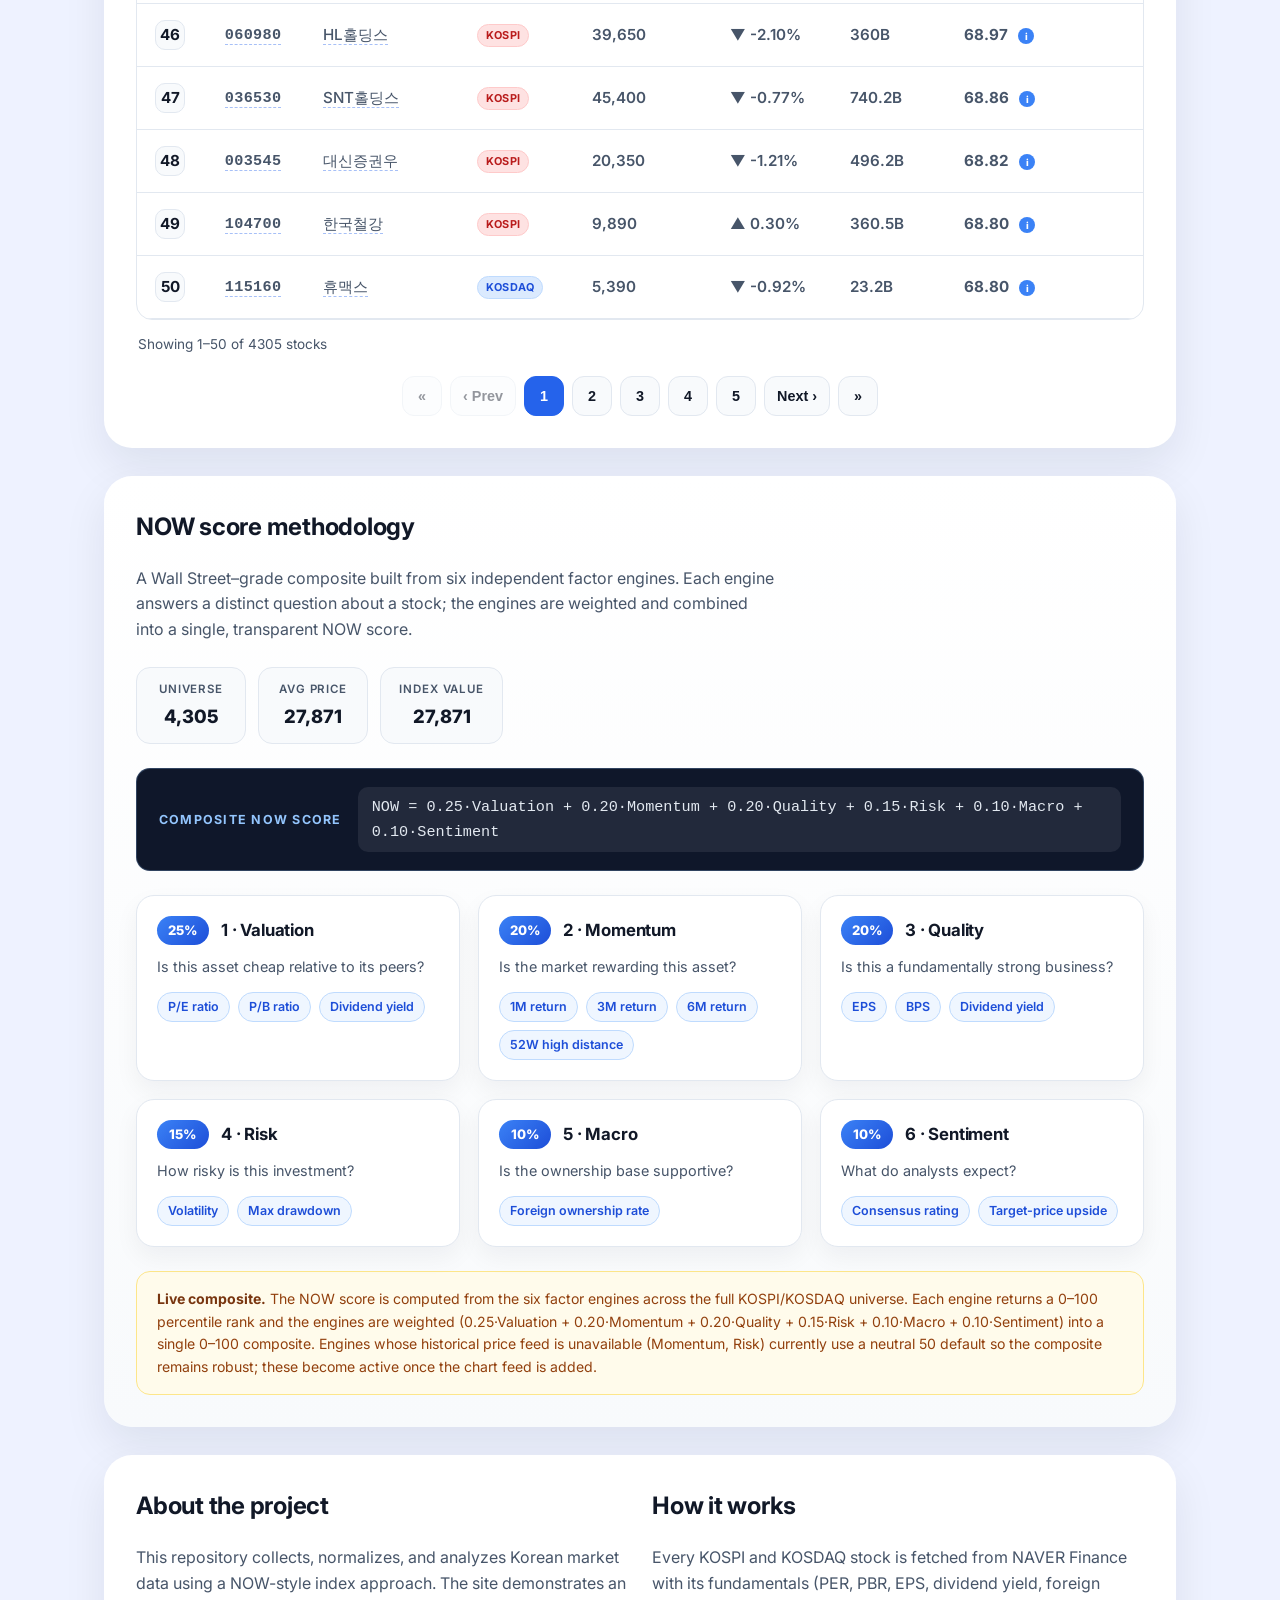
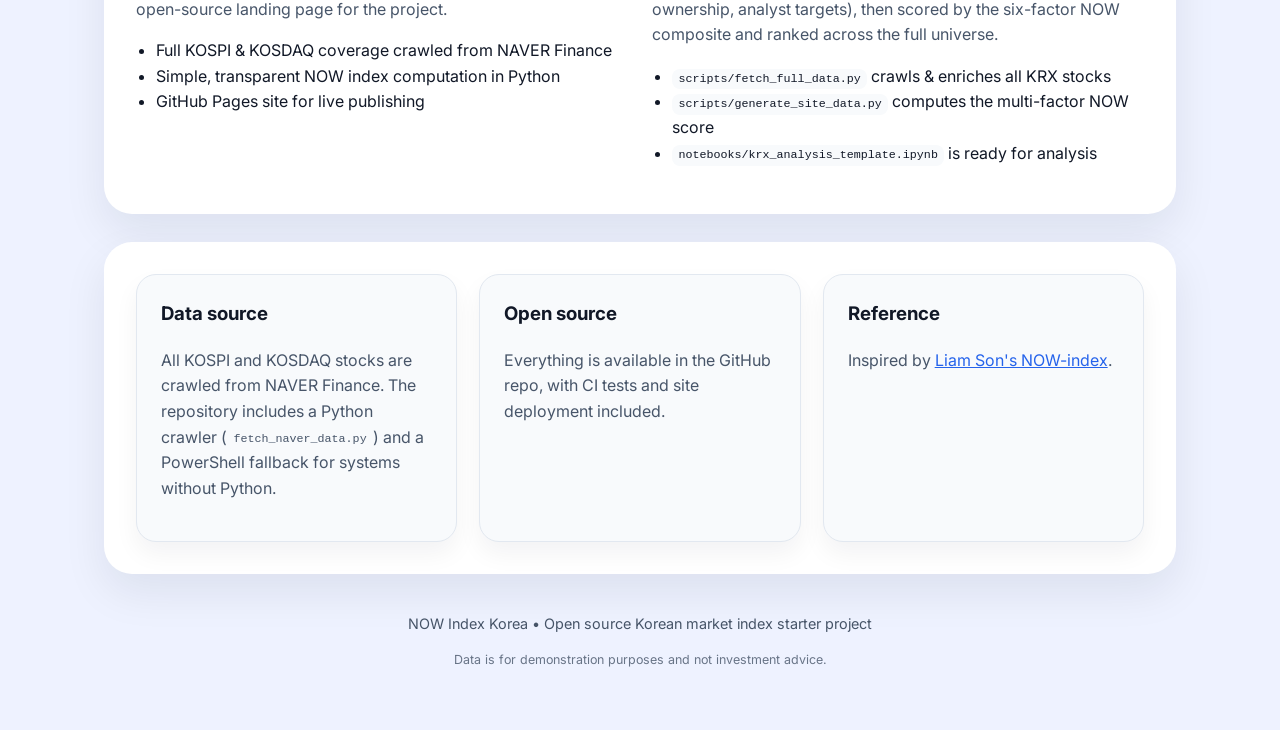
==== commit 0c5617f9: "deploy: 71f9e93a21a7eb3536f9a01b65f2af1ef96562ce" ====
--- a/index.html
+++ b/index.html
@@ -137,13 +137,14 @@
           </div>
           <div class="backtest-chart" role="img" aria-label="Backtest chart awaiting historical score snapshots">
             <div class="chart-y-axis"><span>Profit %</span><b>—</b><b>—</b><b>—</b><b>—</b></div>
-            <div class="chart-area">
+            <div class="chart-area" id="backtestChartArea">
               <div class="chart-gridline"></div><div class="chart-gridline"></div><div class="chart-gridline"></div>
               <div class="chart-empty"><strong id="chartEmptyTitle">Real profit chart is not available yet</strong><span id="chartEmptyText">The current feed contains only today’s price and score. We need dated score snapshots plus prices at each buy and sell signal before calculating a trustworthy return.</span></div>
               <div class="chart-baseline"></div>
             </div>
             <div class="chart-x-axis"><span>Start</span><span id="chartEndLabel">Historical snapshots pending</span></div>
           </div>
+          <div class="chart-legend"><span><i class="legend-line benchmark-legend"></i><b id="benchmarkLegend">Simple index investment</b></span><span><i class="legend-line strategy-legend"></i><b id="strategyLegend">NOW 75/28 strategy</b></span></div>
           <p class="backtest-note" id="backtestNote">No profit number is shown until the required historical observations exist. This avoids look-ahead bias: applying today’s score to old prices would make the result misleading.</p>
         </div>
       </section>
--- a/styles.css
+++ b/styles.css
@@ -349,11 +349,21 @@
 .chart-area { position: relative; overflow: hidden; border-left: 1px solid #526176; border-bottom: 1px solid #526176; }
 .chart-gridline { position: relative; height: 33.33%; border-top: 1px dashed rgba(148, 163, 184, 0.18); }
 .chart-baseline { position: absolute; right: 0; bottom: 0; left: 0; border-top: 1px solid #94a3b8; }
+.backtest-line { position: absolute; inset: 0; width: 100%; height: 100%; overflow: visible; }
+.backtest-line polyline { fill: none; stroke-width: 1.5; vector-effect: non-scaling-stroke; }
+.backtest-line .strategy-line { stroke: #fbbf24; }
+.backtest-line .benchmark-line { stroke: #60a5fa; }
+.data-badge.data-ready { border-color: rgba(74, 222, 128, 0.45); color: #86efac; }
 .chart-empty { position: absolute; top: 50%; left: 50%; width: min(430px, 85%); transform: translate(-50%, -50%); text-align: center; }
 .chart-empty strong, .chart-empty span { display: block; }
 .chart-empty strong { color: #e2e8f0; font-size: 0.95rem; }
 .chart-empty span { margin-top: 6px; color: #94a3b8; font-size: 0.78rem; line-height: 1.5; }
 .chart-x-axis { grid-column: 2; display: flex; justify-content: space-between; color: #8190a5; font-size: 0.72rem; padding-top: 8px; }
+.chart-legend { display: flex; flex-wrap: wrap; gap: 18px; margin-top: 16px; color: #cbd5e1; font-size: 0.78rem; }
+.chart-legend span { display: inline-flex; align-items: center; gap: 7px; }
+.legend-line { display: inline-block; width: 24px; height: 3px; border-radius: 3px; }
+.benchmark-legend { background: #60a5fa; }
+.strategy-legend { background: #fbbf24; }
 .backtest-note { margin: 18px 0 0 !important; font-size: 0.8rem; }
 
 @media (max-width: 720px) {
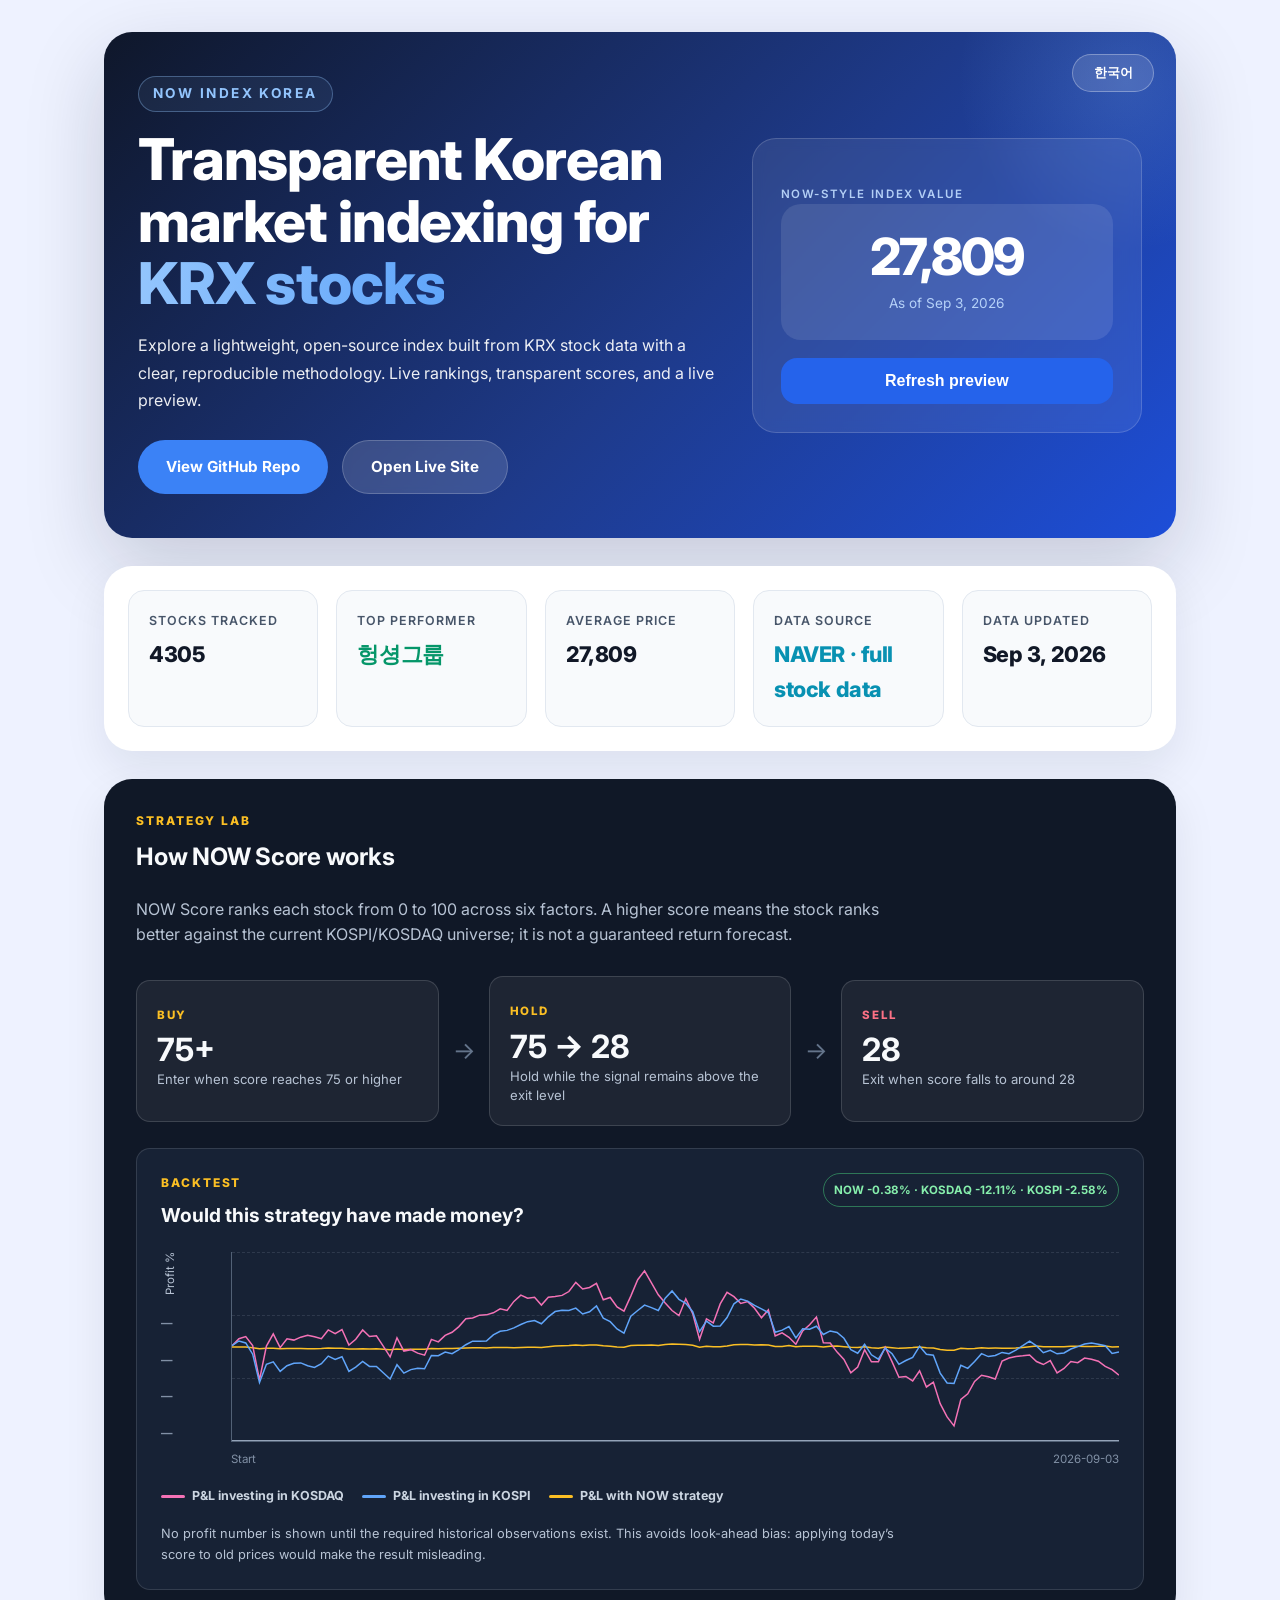
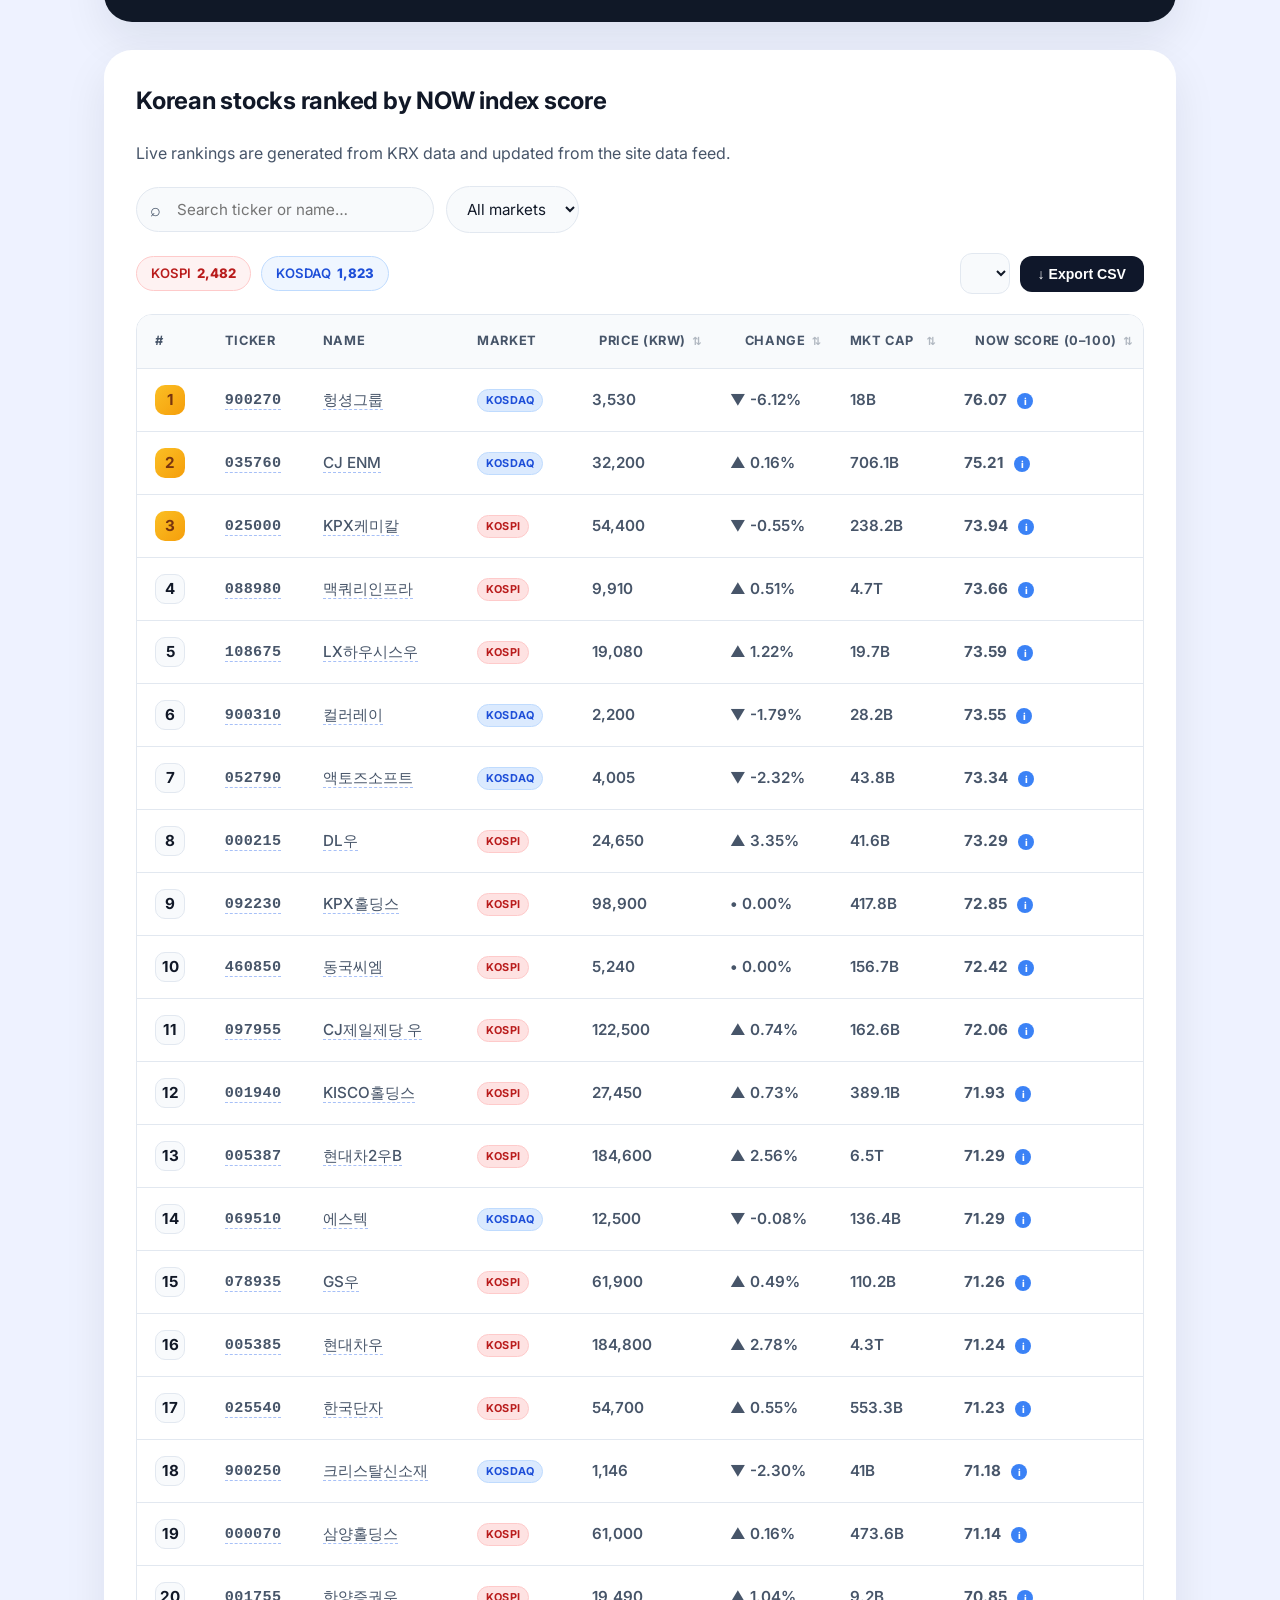
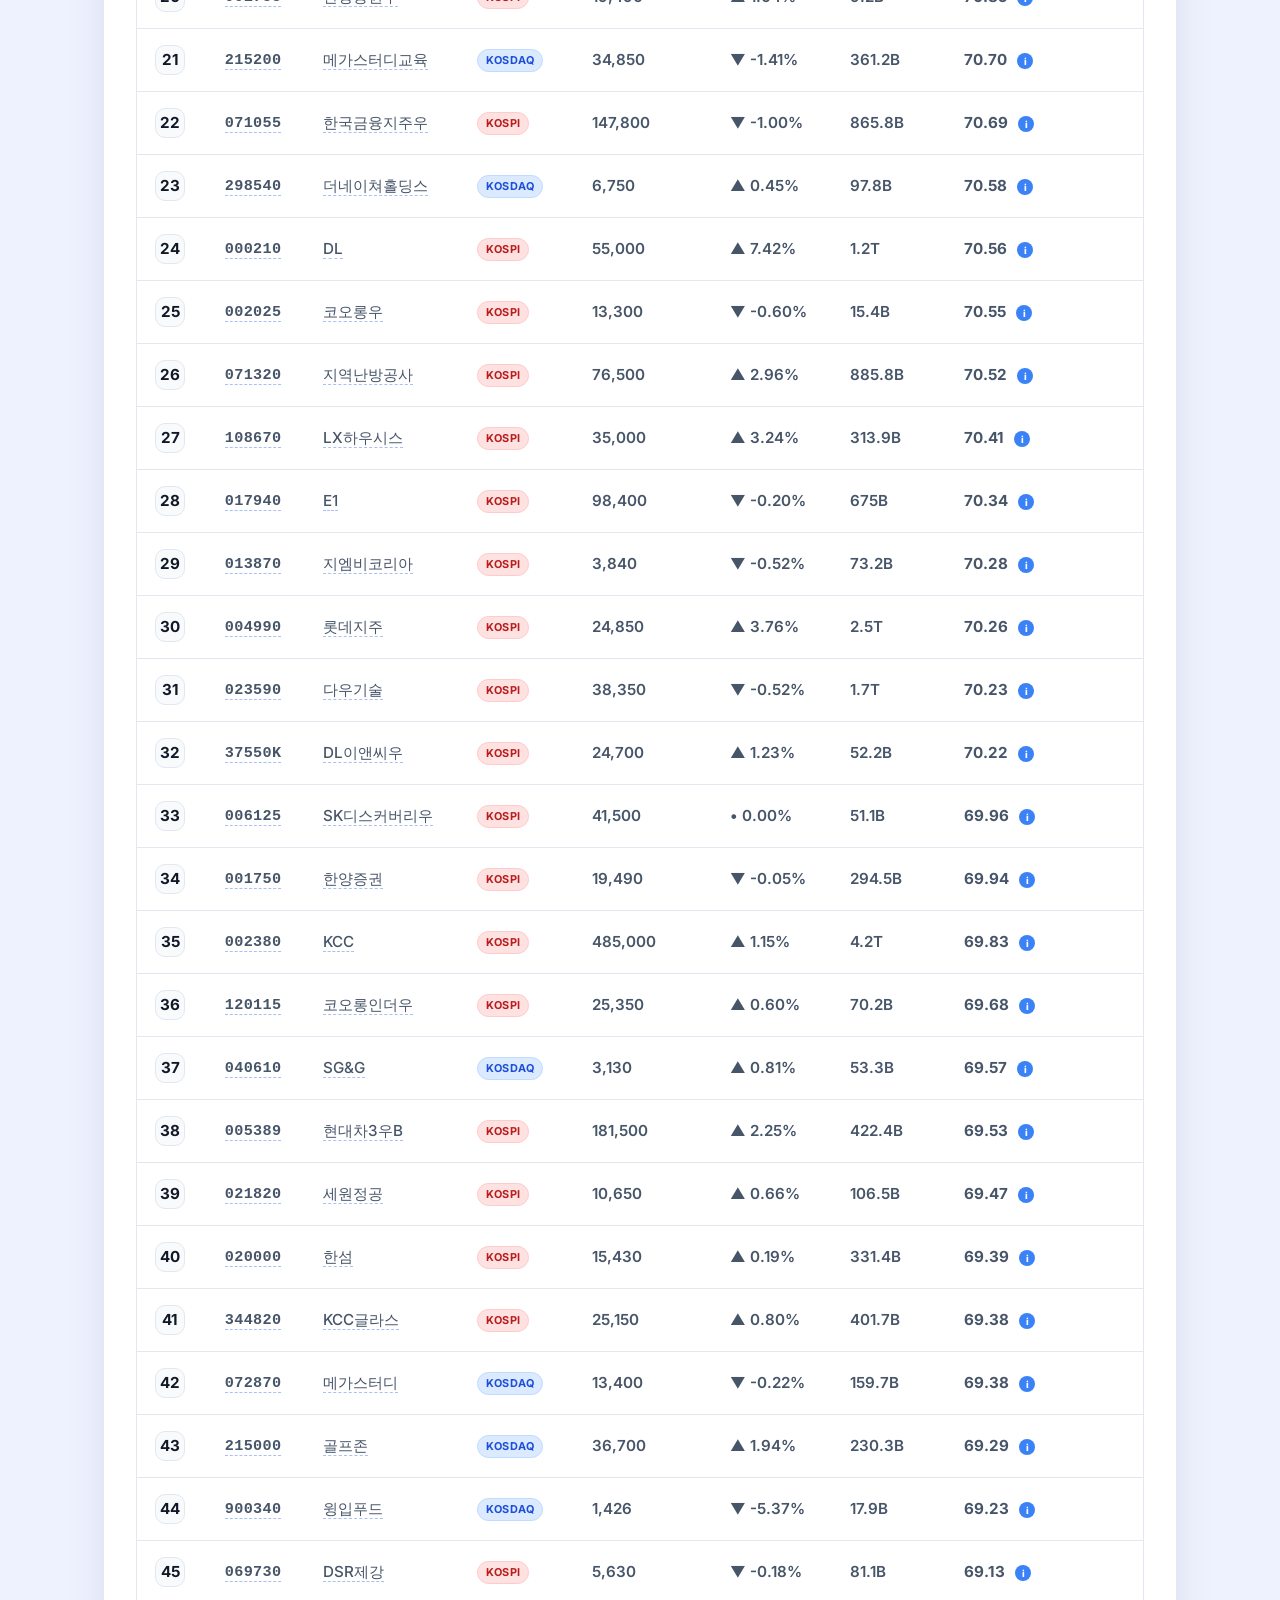
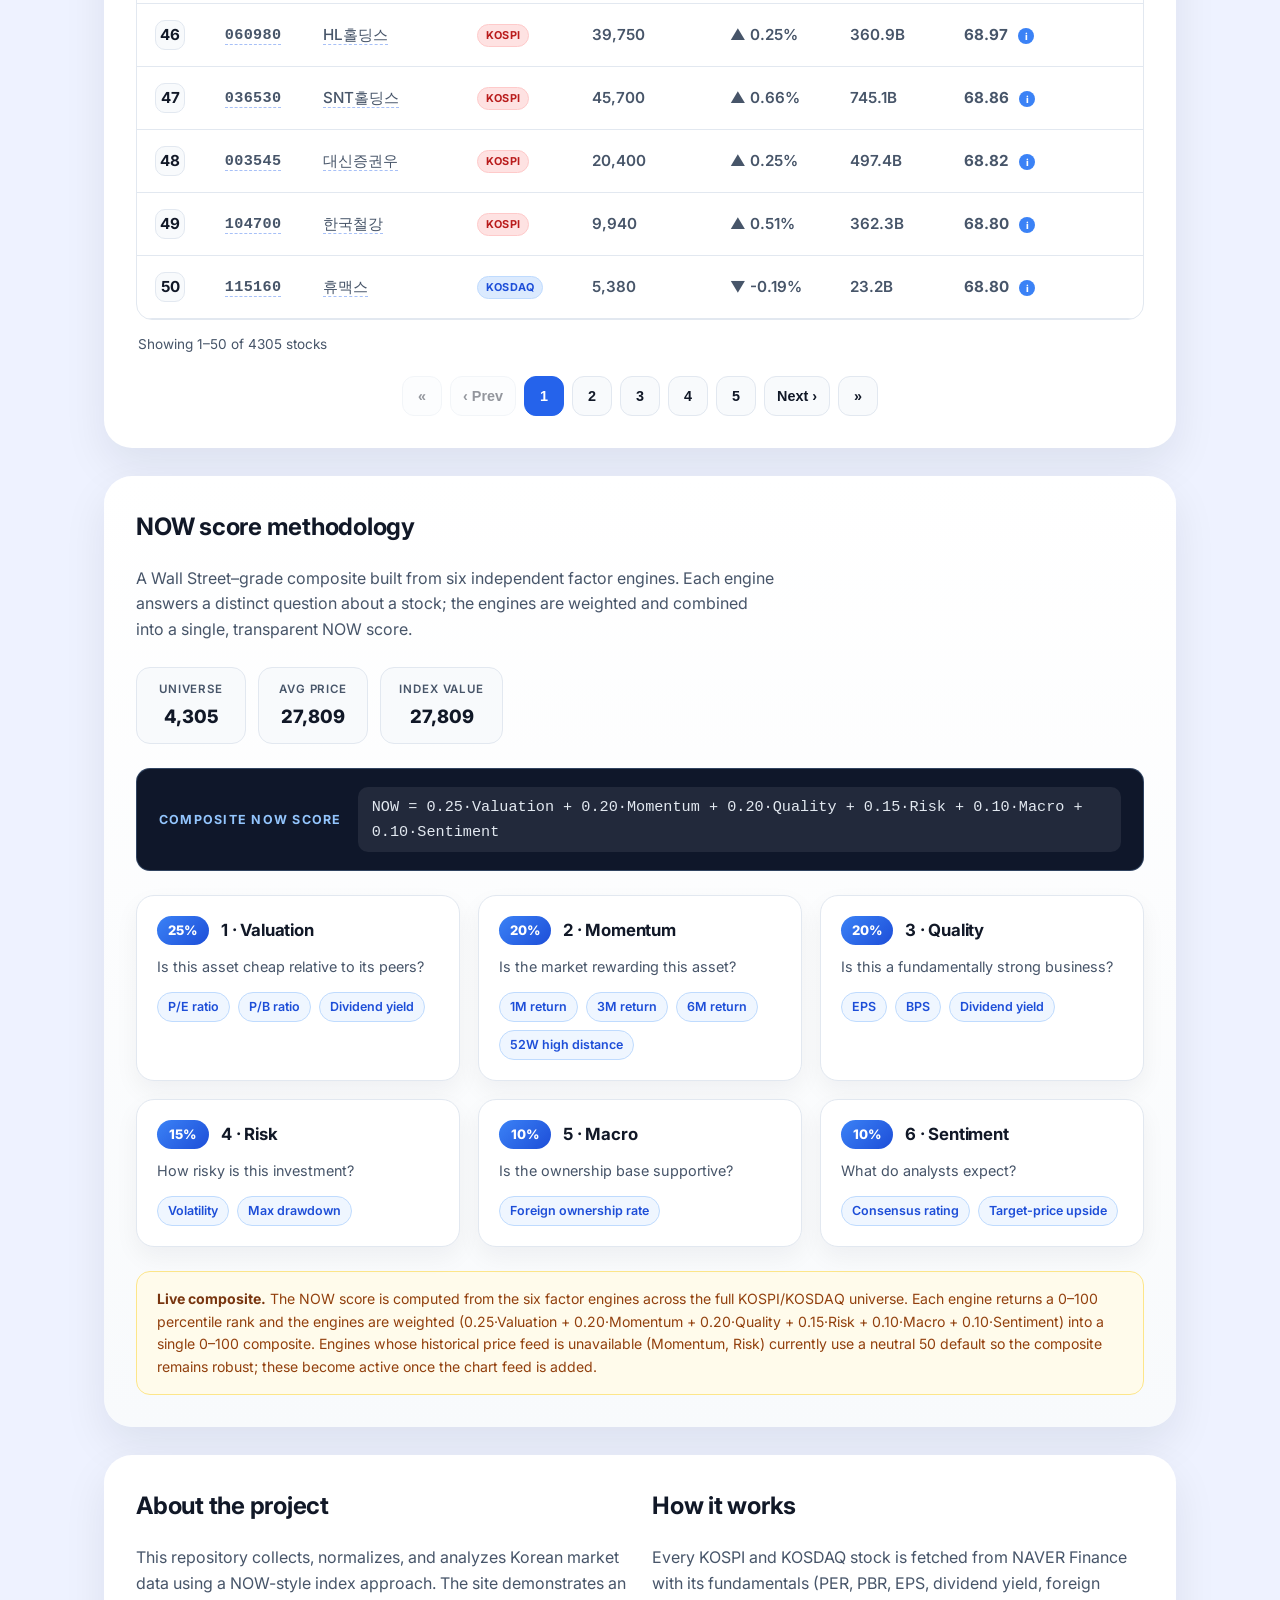
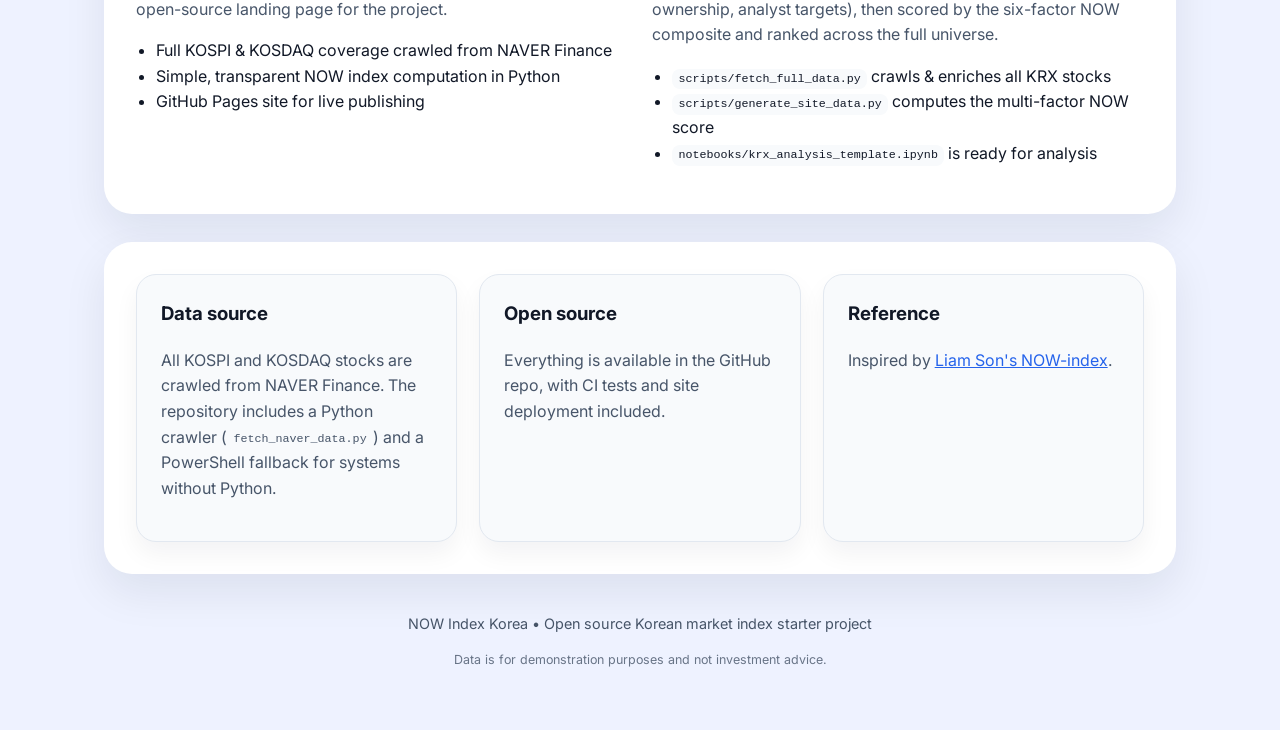
==== commit d61e1fc4: "deploy: 7e937e0c751d5e3a795276340086ff7c0da1303a" ====
--- a/index.html
+++ b/index.html
@@ -144,7 +144,7 @@
             </div>
             <div class="chart-x-axis"><span>Start</span><span id="chartEndLabel">Historical snapshots pending</span></div>
           </div>
-          <div class="chart-legend"><span><i class="legend-line benchmark-legend"></i><b id="benchmarkLegend">Simple index investment</b></span><span><i class="legend-line strategy-legend"></i><b id="strategyLegend">NOW 75/28 strategy</b></span></div>
+          <div class="chart-legend"><span><i class="legend-line kosdaq-legend"></i><b id="kosdaqLegend">P&amp;L investing in KOSDAQ</b></span><span><i class="legend-line kospi-legend"></i><b id="kospiLegend">P&amp;L investing in KOSPI</b></span><span><i class="legend-line strategy-legend"></i><b id="strategyLegend">P&amp;L with NOW strategy</b></span></div>
           <p class="backtest-note" id="backtestNote">No profit number is shown until the required historical observations exist. This avoids look-ahead bias: applying today’s score to old prices would make the result misleading.</p>
         </div>
       </section>
--- a/styles.css
+++ b/styles.css
@@ -352,7 +352,8 @@
 .backtest-line { position: absolute; inset: 0; width: 100%; height: 100%; overflow: visible; }
 .backtest-line polyline { fill: none; stroke-width: 1.5; vector-effect: non-scaling-stroke; }
 .backtest-line .strategy-line { stroke: #fbbf24; }
-.backtest-line .benchmark-line { stroke: #60a5fa; }
+.backtest-line .kosdaq-line { stroke: #f472b6; }
+.backtest-line .kospi-line { stroke: #60a5fa; }
 .data-badge.data-ready { border-color: rgba(74, 222, 128, 0.45); color: #86efac; }
 .chart-empty { position: absolute; top: 50%; left: 50%; width: min(430px, 85%); transform: translate(-50%, -50%); text-align: center; }
 .chart-empty strong, .chart-empty span { display: block; }
@@ -362,7 +363,8 @@
 .chart-legend { display: flex; flex-wrap: wrap; gap: 18px; margin-top: 16px; color: #cbd5e1; font-size: 0.78rem; }
 .chart-legend span { display: inline-flex; align-items: center; gap: 7px; }
 .legend-line { display: inline-block; width: 24px; height: 3px; border-radius: 3px; }
-.benchmark-legend { background: #60a5fa; }
+.kosdaq-legend { background: #f472b6; }
+.kospi-legend { background: #60a5fa; }
 .strategy-legend { background: #fbbf24; }
 .backtest-note { margin: 18px 0 0 !important; font-size: 0.8rem; }
 
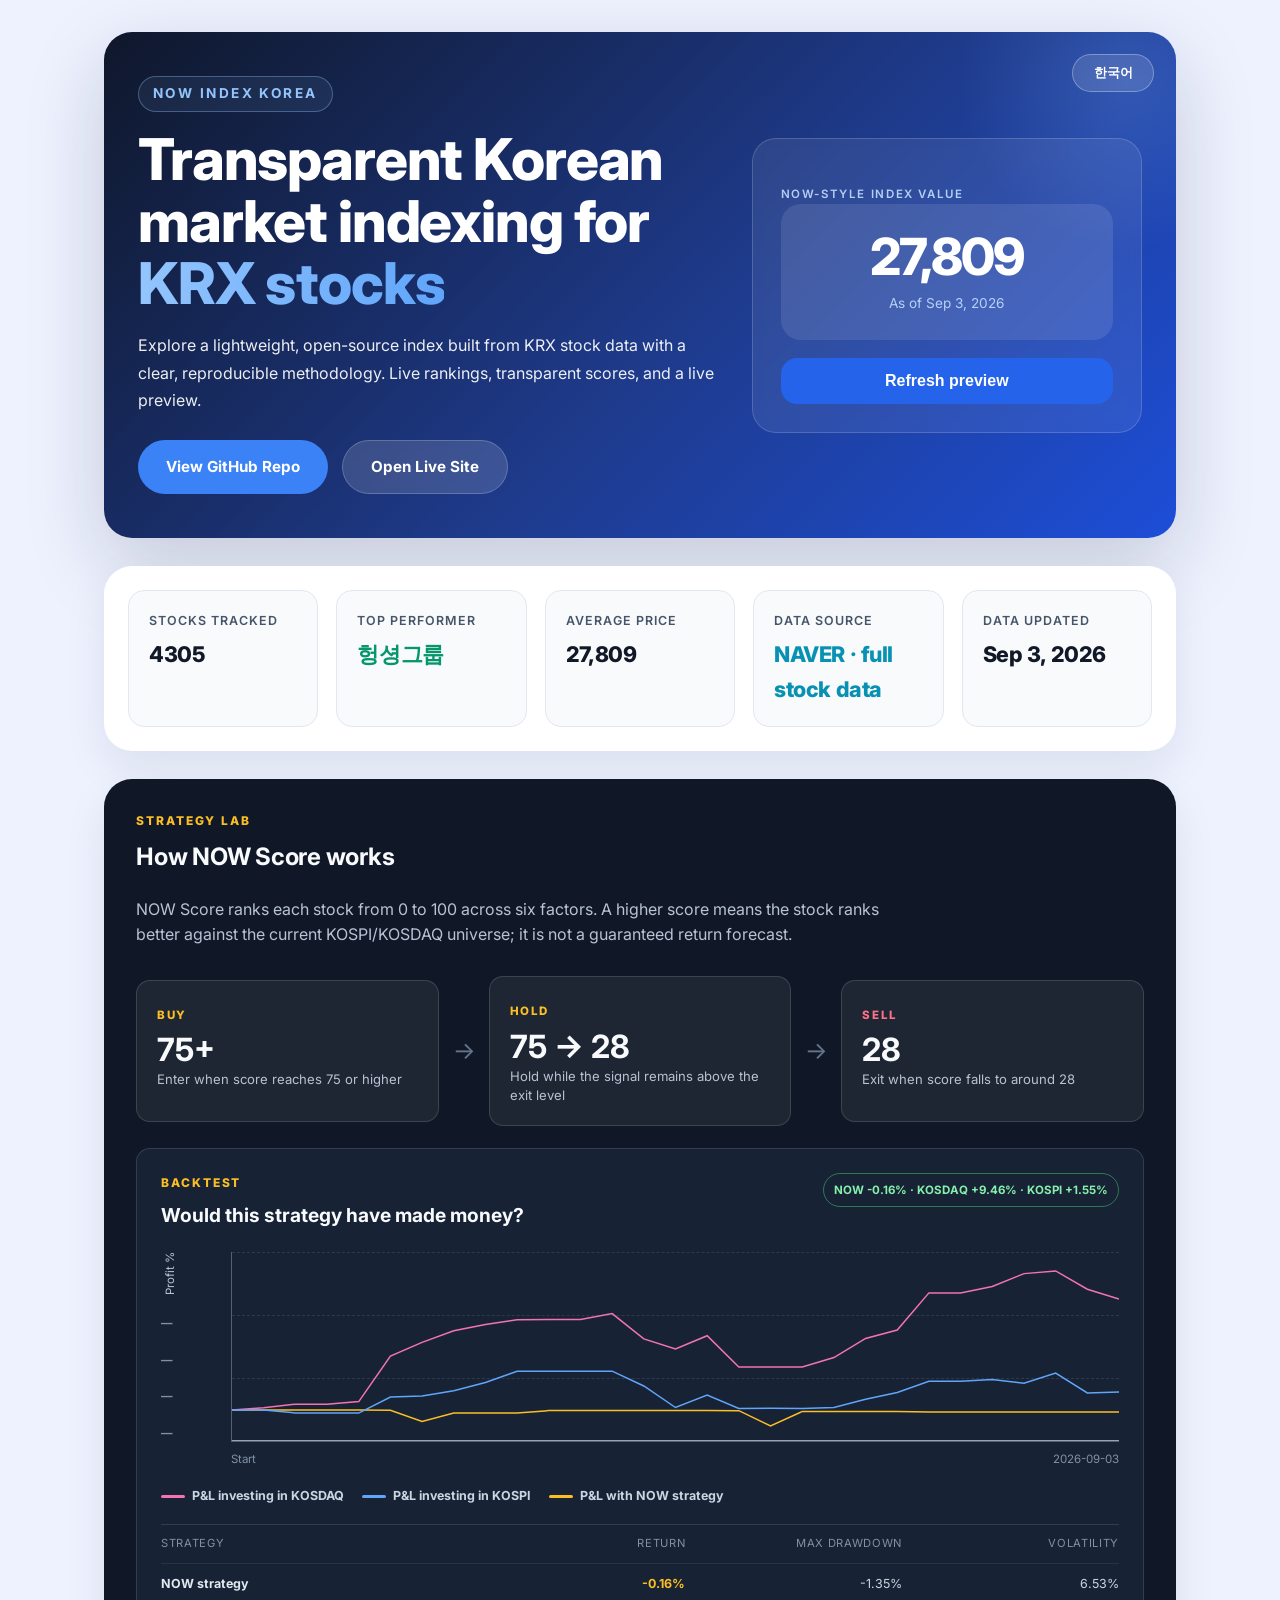
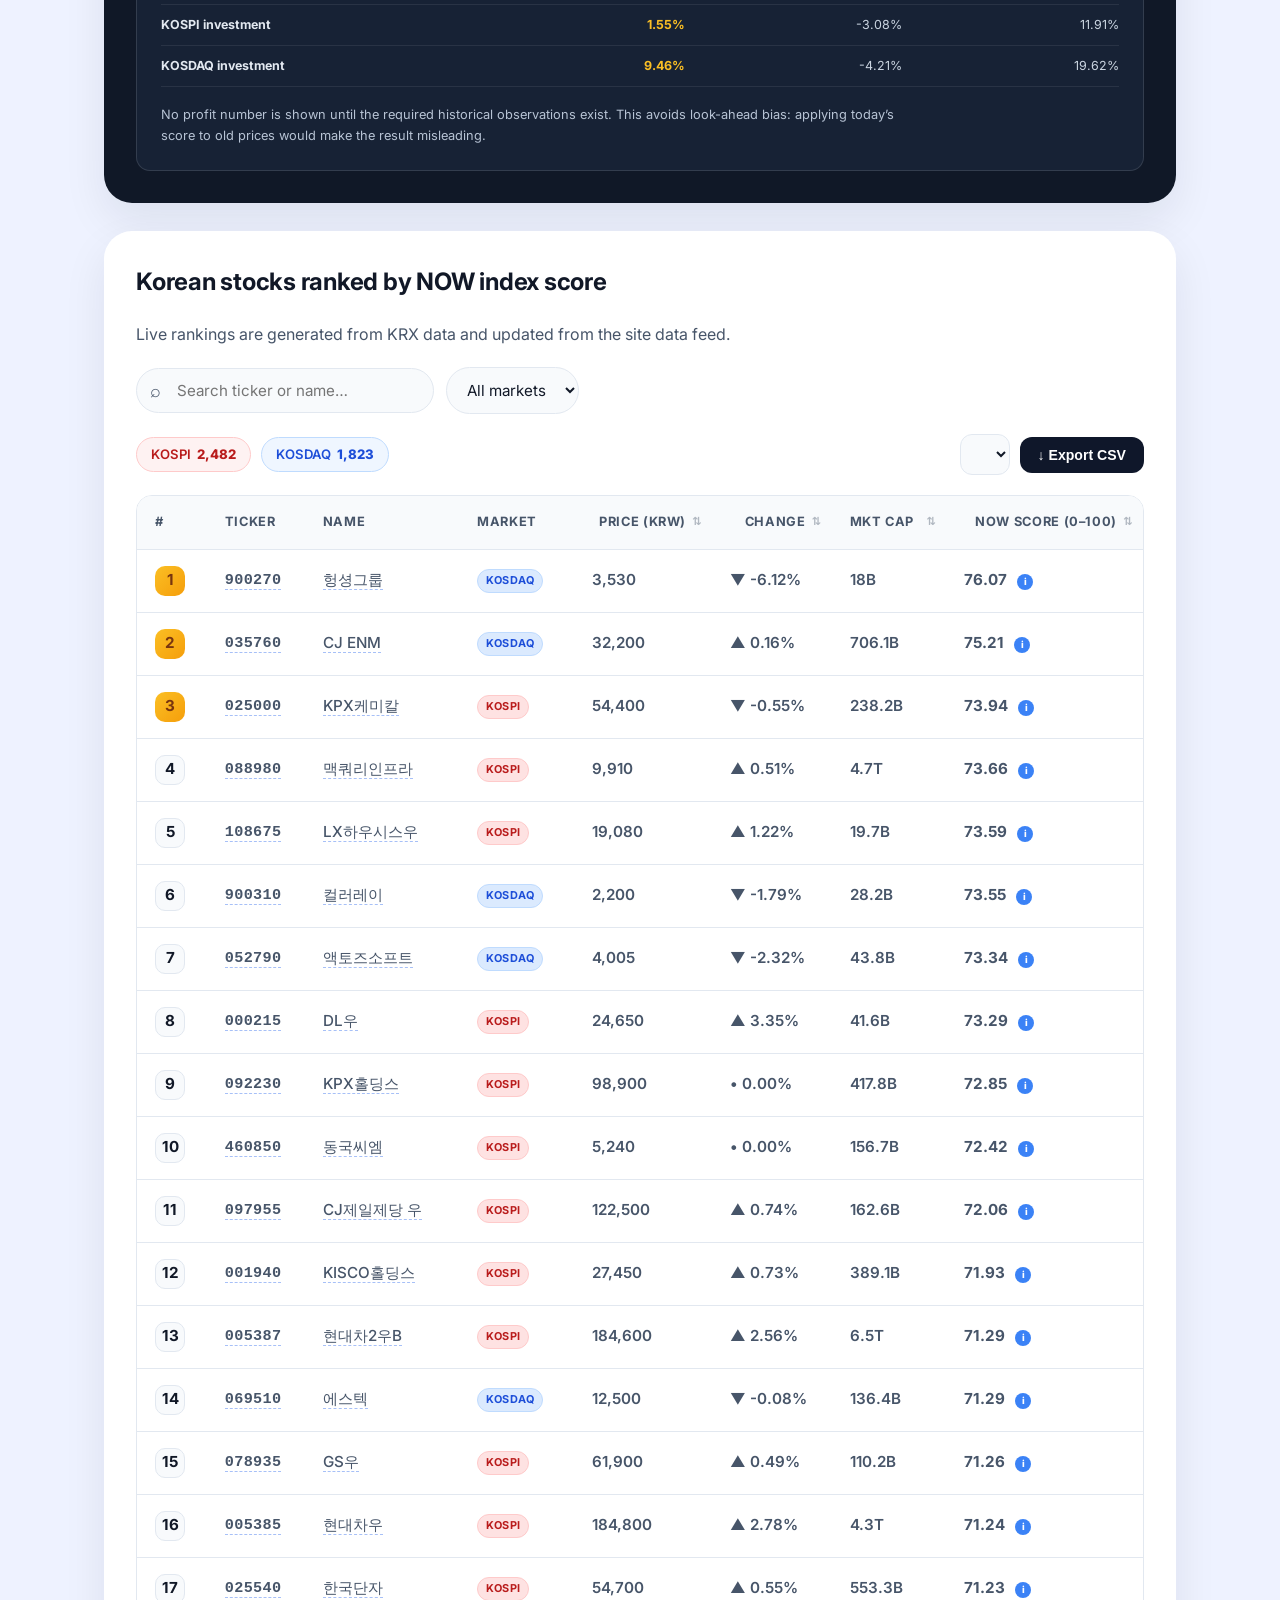
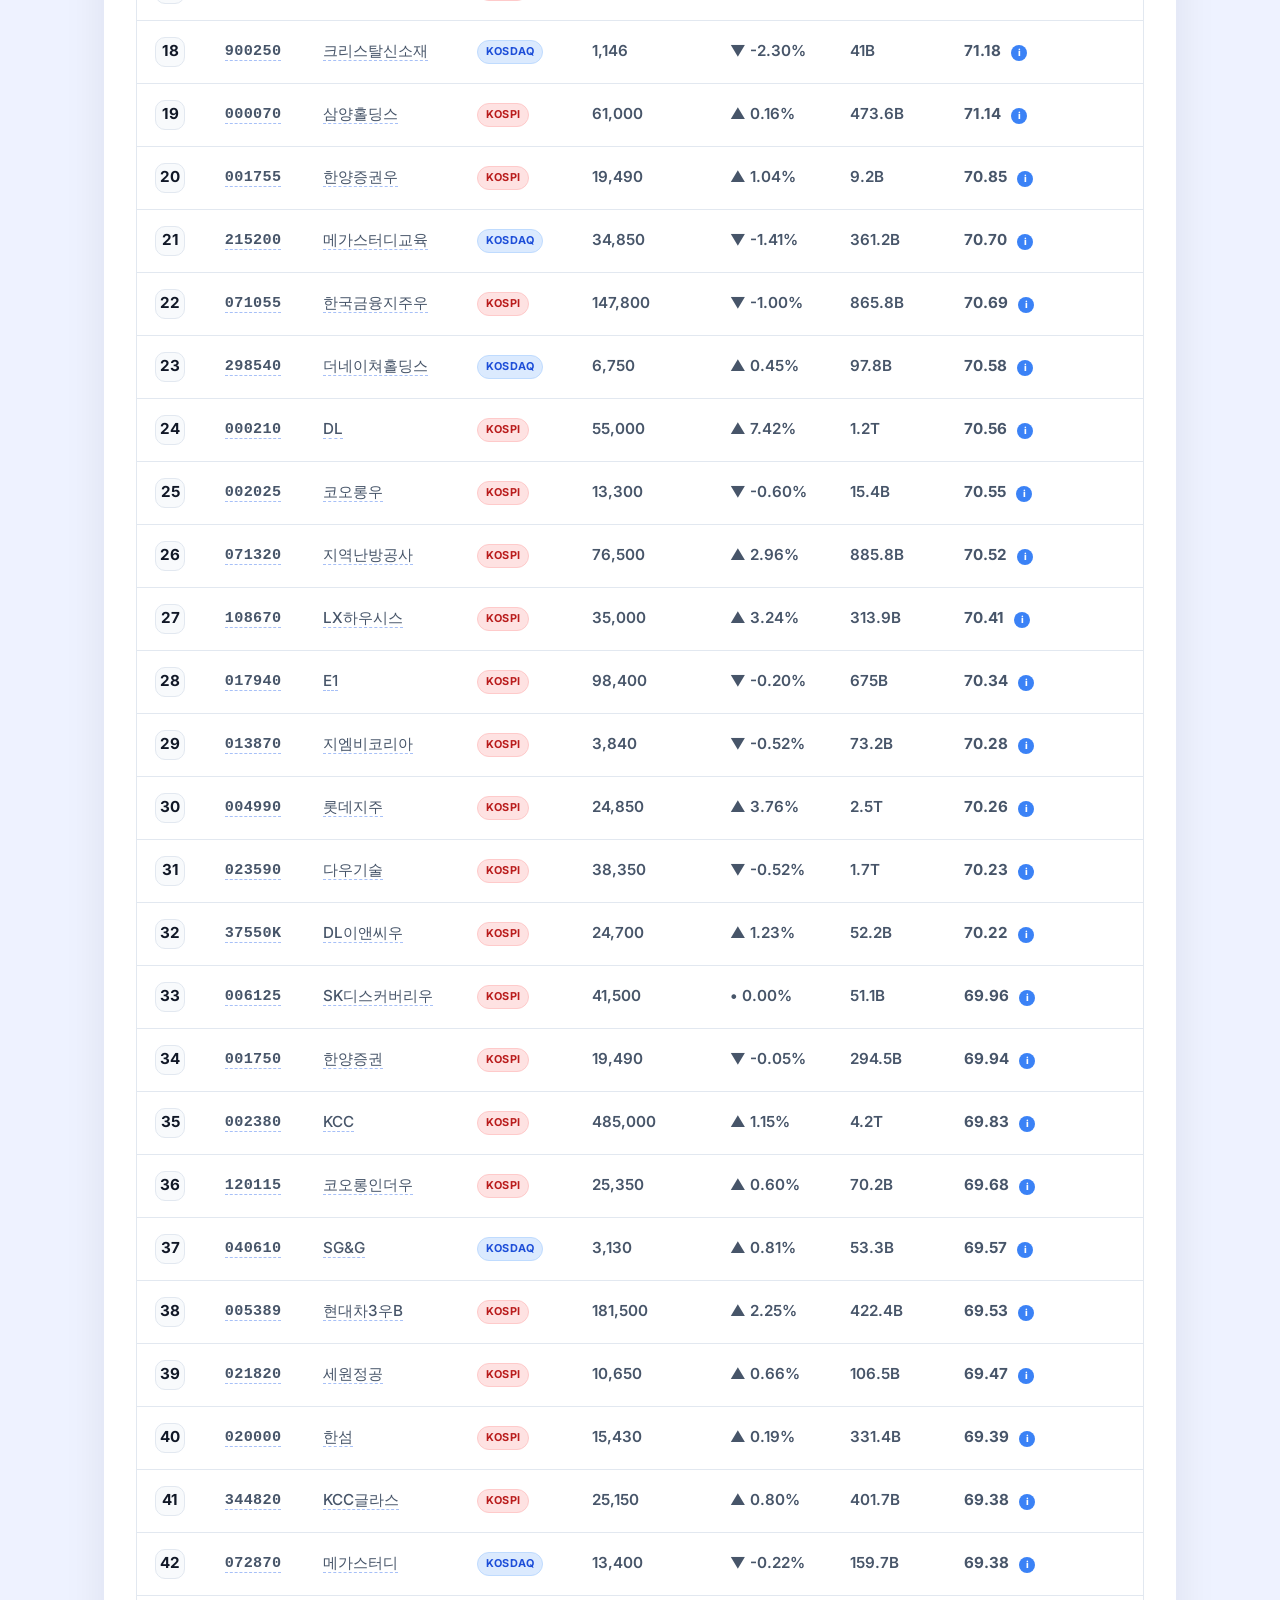
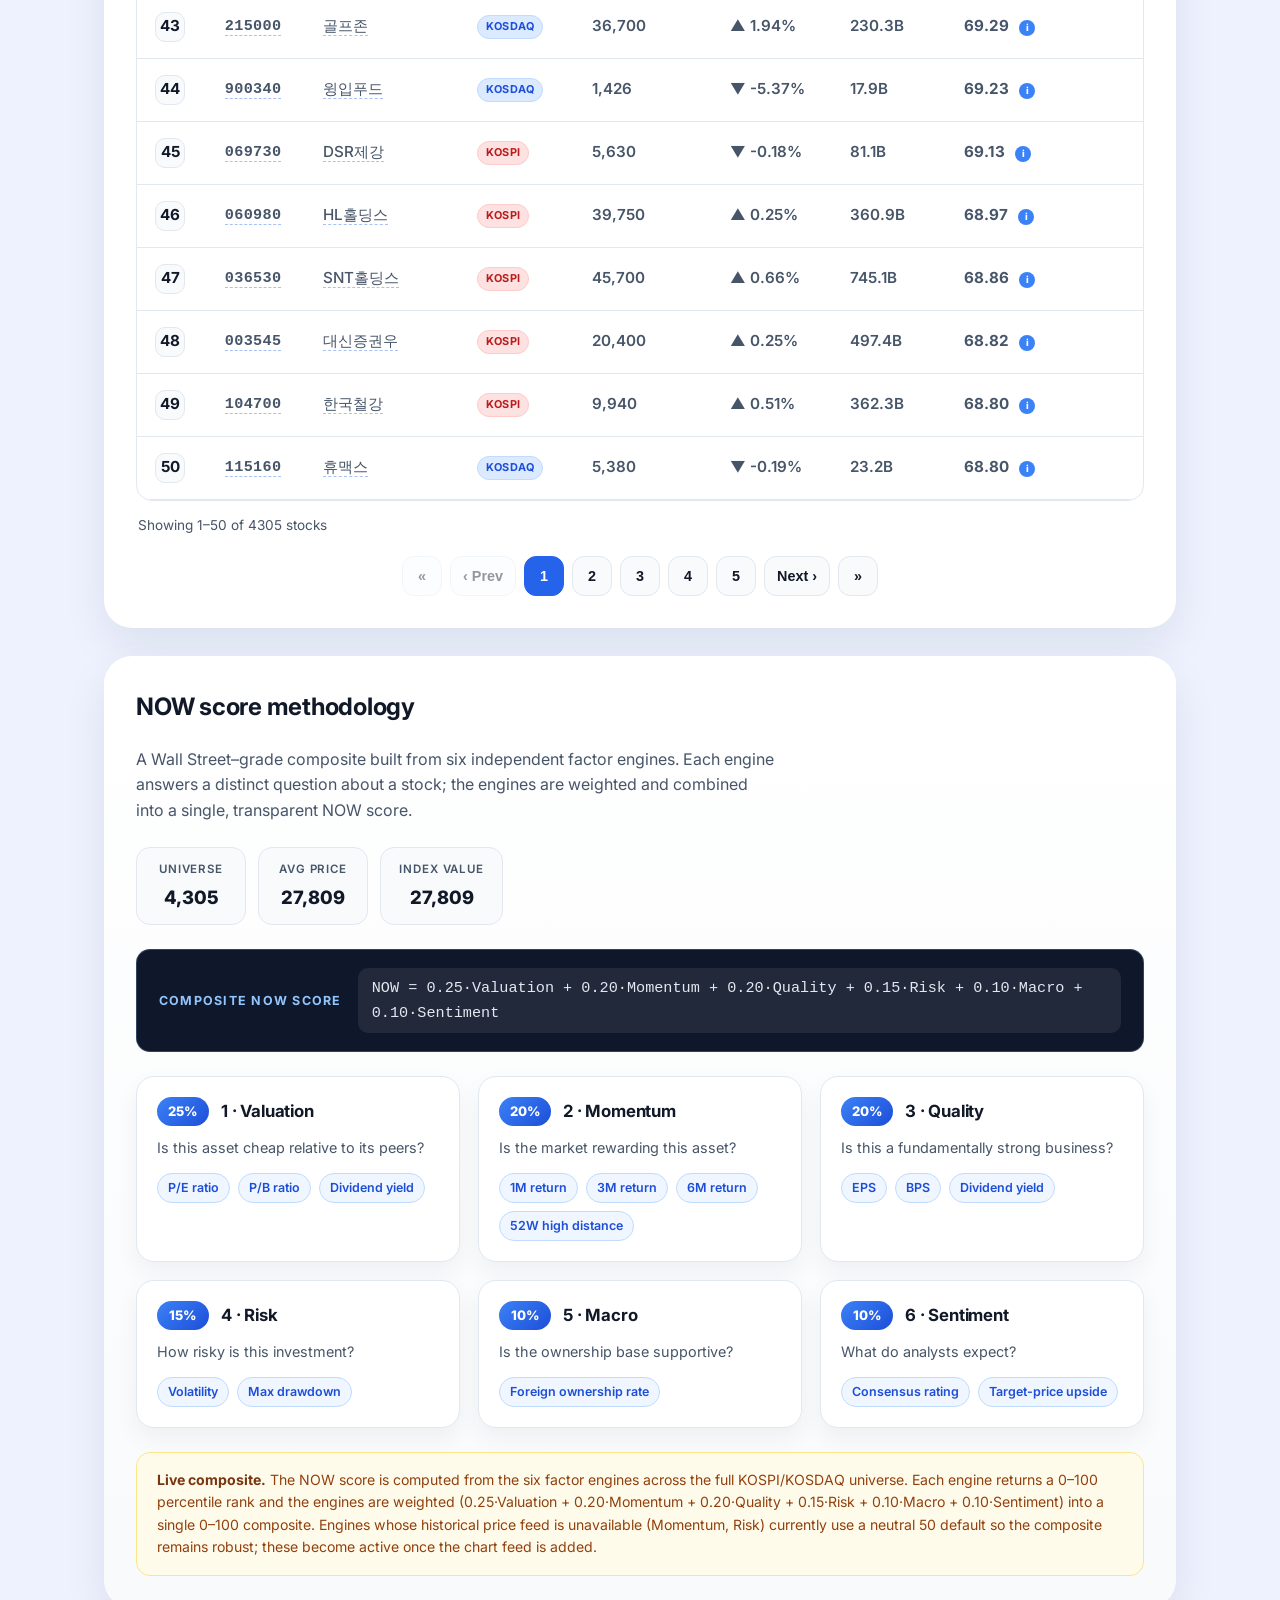
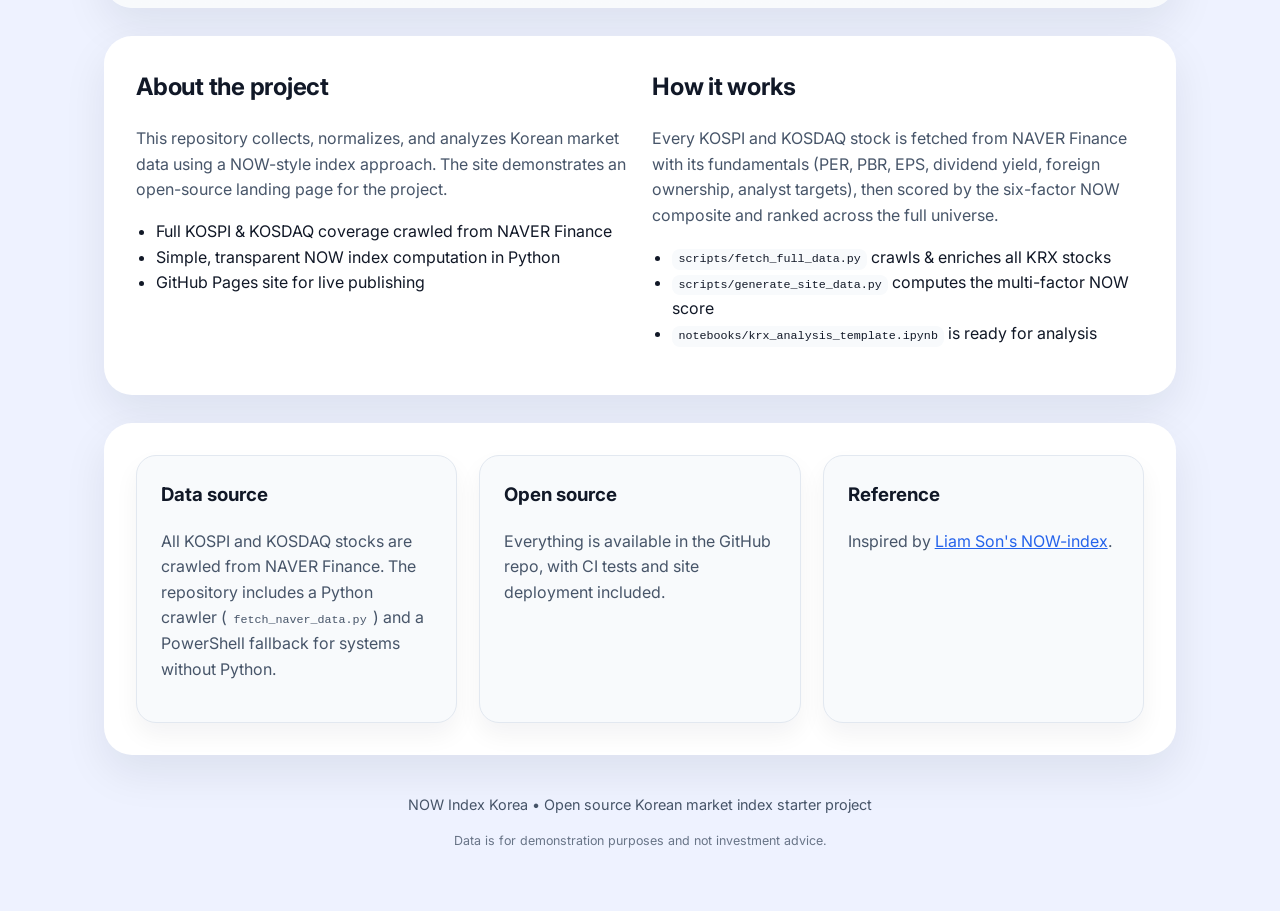
==== commit da1d8837: "deploy: 3e71ddfd194e21a4cddbf7ad0ccc17eb2a7a6c0a" ====
--- a/index.html
+++ b/index.html
@@ -145,6 +145,12 @@
             <div class="chart-x-axis"><span>Start</span><span id="chartEndLabel">Historical snapshots pending</span></div>
           </div>
           <div class="chart-legend"><span><i class="legend-line kosdaq-legend"></i><b id="kosdaqLegend">P&amp;L investing in KOSDAQ</b></span><span><i class="legend-line kospi-legend"></i><b id="kospiLegend">P&amp;L investing in KOSPI</b></span><span><i class="legend-line strategy-legend"></i><b id="strategyLegend">P&amp;L with NOW strategy</b></span></div>
+          <div class="performance-table" aria-label="Performance and risk comparison">
+            <div class="performance-row performance-head"><span>Strategy</span><span>Return</span><span>Max drawdown</span><span>Volatility</span></div>
+            <div class="performance-row"><b>NOW strategy</b><strong id="perfNowReturn">—</strong><span id="perfNowDrawdown">—</span><span id="perfNowVolatility">—</span></div>
+            <div class="performance-row"><b>KOSPI investment</b><strong id="perfKospiReturn">—</strong><span id="perfKospiDrawdown">—</span><span id="perfKospiVolatility">—</span></div>
+            <div class="performance-row"><b>KOSDAQ investment</b><strong id="perfKosdaqReturn">—</strong><span id="perfKosdaqDrawdown">—</span><span id="perfKosdaqVolatility">—</span></div>
+          </div>
           <p class="backtest-note" id="backtestNote">No profit number is shown until the required historical observations exist. This avoids look-ahead bias: applying today’s score to old prices would make the result misleading.</p>
         </div>
       </section>
--- a/styles.css
+++ b/styles.css
@@ -366,6 +366,12 @@
 .kosdaq-legend { background: #f472b6; }
 .kospi-legend { background: #60a5fa; }
 .strategy-legend { background: #fbbf24; }
+.performance-table { margin-top: 18px; border-top: 1px solid rgba(255, 255, 255, 0.12); color: #cbd5e1; font-size: 0.78rem; }
+.performance-row { display: grid; grid-template-columns: 1.5fr repeat(3, 1fr); gap: 12px; padding: 10px 0; border-bottom: 1px solid rgba(255, 255, 255, 0.08); align-items: center; }
+.performance-row > :not(:first-child) { text-align: right; }
+.performance-head { color: #8190a5; font-size: 0.7rem; text-transform: uppercase; letter-spacing: 0.06em; }
+.performance-row strong { color: #fbbf24; }
+.performance-row b { color: #e2e8f0; }
 .backtest-note { margin: 18px 0 0 !important; font-size: 0.8rem; }
 
 @media (max-width: 720px) {
